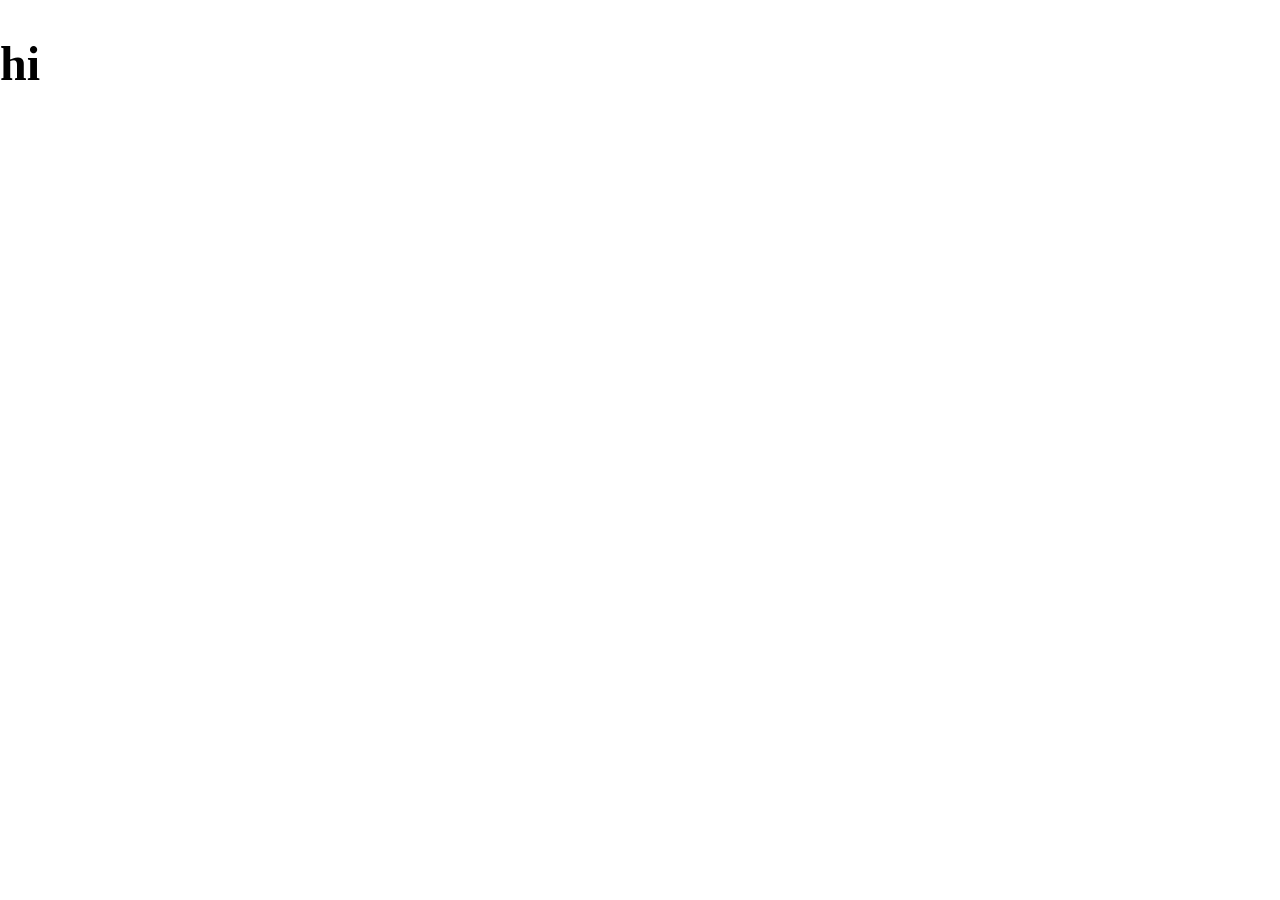
==== index.html @ 11d2bb0b "sample" ====
<!DOCTYPE html>
<html lang="ru">

  <head>
    <meta charset="UTF-8">
    <meta name="viewport" content="width=device-width, initial-scale=1.0 user-scalable=no">
    <meta http-equiv="x-ua-compatible" content="IE=edge">
    <meta http-equiv="Content-Type" content="text/html; charset=utf-8" />
    <meta name="description" content="">
    <meta name="keywords" content="">
    <meta property="og:type" content="website">
    <meta property="og:site_name" content="url.site">
    <meta property="og:title" content="">
    <meta property="og:description" content="">
    <meta property="og:url" content="http(s)://url.site/">
    <meta property="og:locale" content="ru_RU">
    <meta property="og:image" content="http(s)://url.site/img/og.jpg">
    <meta property="og:image:width" content="968">
    <meta property="og:image:height" content="504">
    <link rel="stylesheet" href="css/animate.min.css">
    <link rel="stylesheet" href="css/slick-theme.min.css">
    <link rel="stylesheet" href="css/slick.min.css">
    <link rel="stylesheet" href="css/magnific-popup.min.css">
    <link rel="stylesheet" href="css/normalize.min.css">
    <link rel="stylesheet" href="css/main.css">
    <title>Document</title>

  </head>

  <body>
    <h1>hi</h1>
    <script src="js/jquery-3.5.1.min.js"></script>
    <script src="js/jquery.inputmask.min.js"></script>
    <script src="js/jquery.magnific-popup.min.js"></script>
    <script src="js/slick.min.js"></script>
    <script src="js/wow.min.js"></script>
    <script src="js/main.js"></script>
  </body>

</html>
---- css/main.css ----
*{margin:0;padding:0;-webkit-box-sizing:border-box;box-sizing:border-box;-webkit-appearance:none}*::before,*::after{-webkit-box-sizing:border-box;box-sizing:border-box;margin:0;padding:0;scrollbar-color:#363130 #F2F2F2;scrollbar-width:thin}*::before::-webkit-scrollbar,*::after::-webkit-scrollbar{transition:ease-in-out .2s;-webkit-transition:ease-in-out .2s;-moz-transition:ease-in-out .2s;-ms-transition:ease-in-out .2s;-o-transition:ease-in-out .2s;cursor:pointer;width:.5rem;background:#F2F2F2}*::before::-webkit-scrollbar-thumb,*::after::-webkit-scrollbar-thumb{transition:ease-in-out .2s;-webkit-transition:ease-in-out .2s;-moz-transition:ease-in-out .2s;-ms-transition:ease-in-out .2s;-o-transition:ease-in-out .2s;cursor:pointer;background:#363130;border-radius:.1rem;-webkit-border-radius:.1rem;-moz-border-radius:.1rem;-ms-border-radius:.1rem;-o-border-radius:.1rem;transition:.2s ease-in-out;-webkit-transition:.2s ease-in-out;-moz-transition:.2s ease-in-out;-ms-transition:.2s ease-in-out;-o-transition:.2s ease-in-out}*::before::-webkit-scrollbar-thumb:hover,*::after::-webkit-scrollbar-thumb:hover{cursor:pointer;background:#034991}*::-webkit-scrollbar{transition:ease-in-out .2s;-webkit-transition:ease-in-out .2s;-moz-transition:ease-in-out .2s;-ms-transition:ease-in-out .2s;-o-transition:ease-in-out .2s;cursor:pointer;width:.5rem;background:#F2F2F2}*::-webkit-scrollbar-thumb{transition:ease-in-out .2s;-webkit-transition:ease-in-out .2s;-moz-transition:ease-in-out .2s;-ms-transition:ease-in-out .2s;-o-transition:ease-in-out .2s;cursor:pointer;background:#363130;border-radius:.1rem;-webkit-border-radius:.1rem;-moz-border-radius:.1rem;-ms-border-radius:.1rem;-o-border-radius:.1rem;transition:.2s ease-in-out;-webkit-transition:.2s ease-in-out;-moz-transition:.2s ease-in-out;-ms-transition:.2s ease-in-out;-o-transition:.2s ease-in-out}*::-webkit-scrollbar-thumb:hover{cursor:pointer;background:#034991}*:focus{outline:0}article,aside,dialog,figcaption,figure,hgroup,main,nav{display:block;position:relative}textarea,img,input,input[type=button],button{outline:none;outline-offset:0;-webkit-box-shadow:none;box-shadow:none}textarea:active,textarea:hover,textarea:focus,img:active,img:hover,img:focus,input:active,input:hover,input:focus,input[type=button]:active,input[type=button]:hover,input[type=button]:focus,button:active,button:hover,button:focus{-webkit-box-shadow:none;box-shadow:none;outline:none;outline-offset:0}textarea{resize:none;scrollbar-color:#363130 #F2F2F2;scrollbar-width:thin}textarea::-webkit-scrollbar{transition:ease-in-out .2s;-webkit-transition:ease-in-out .2s;-moz-transition:ease-in-out .2s;-ms-transition:ease-in-out .2s;-o-transition:ease-in-out .2s;cursor:pointer;width:.5rem;background:#F2F2F2}textarea::-webkit-scrollbar-thumb{transition:ease-in-out .2s;-webkit-transition:ease-in-out .2s;-moz-transition:ease-in-out .2s;-ms-transition:ease-in-out .2s;-o-transition:ease-in-out .2s;cursor:pointer;background:#363130;border-radius:.1rem;-webkit-border-radius:.1rem;-moz-border-radius:.1rem;-ms-border-radius:.1rem;-o-border-radius:.1rem;transition:.2s ease-in-out;-webkit-transition:.2s ease-in-out;-moz-transition:.2s ease-in-out;-ms-transition:.2s ease-in-out;-o-transition:.2s ease-in-out}textarea::-webkit-scrollbar-thumb:hover{cursor:pointer;background:#F8760D}label{cursor:pointer}input[type=button],input[type=submit]{visibility:hidden;position:absolute;height:0;width:0;font-size:0}del{text-decoration:line-through}pre{overflow:auto;padding:10px}table{border-collapse:collapse;border-spacing:0}a{color:inherit;text-decoration:none}a:focus,a:hover{text-decoration:none}.m_t_0{margin-top:0rem}.m_t_1{margin-top:1rem}.m_t_2{margin-top:2rem}.m_t_3{margin-top:3rem}.m_t_3{margin-top:4rem}.m_t_5{margin-top:5rem}.m_t_6{margin-top:6rem}.m_t_7{margin-top:7rem}.m_t_8{margin-top:8rem}.m_t_9{margin-top:9rem}.m_t_10{margin-top:10rem}.m_t_a{margin-top:auto}.m_t_-1{margin-top:-1rem}.m_t_-2{margin-top:-2rem}.m_t_-3{margin-top:-3rem}.m_t_-4{margin-top:-4rem}.m_t_-5{margin-top:-5rem}.m_t_-6{margin-top:-6rem}.m_t_-7{margin-top:-7rem}.m_t_-8{margin-top:-8rem}.m_t_-9{margin-top:-9rem}.m_t_-10{margin-top:-10rem}.m_r_0{margin-right:0rem}.m_r_1{margin-right:1rem}.m_r_2{margin-right:2rem}.m_r_3{margin-right:3rem}.m_r_3{margin-right:4rem}.m_r_5{margin-right:5rem}.m_r_6{margin-right:6rem}.m_r_7{margin-right:7rem}.m_r_8{margin-right:8rem}.m_r_9{margin-right:9rem}.m_r_10{margin-right:10rem}.m_r_a{margin-right:auto}.m_r_-1{margin-right:-1rem}.m_r_-2{margin-right:-2rem}.m_r_-3{margin-right:-3rem}.m_r_-4{margin-right:-4rem}.m_r_-5{margin-right:-5rem}.m_r_-6{margin-right:-6rem}.m_r_-7{margin-right:-7rem}.m_r_-8{margin-right:-8rem}.m_r_-9{margin-right:-9rem}.m_r_-10{margin-right:-10rem}.m_l_0{margin-left:0rem}.m_l_1{margin-left:1rem}.m_l_2{margin-left:2rem}.m_l_3{margin-left:3rem}.m_l_3{margin-left:4rem}.m_l_5{margin-left:5rem}.m_l_6{margin-left:7rem}.m_l_8{margin-left:8rem}.m_l_9{margin-left:9rem}.m_l_10{margin-left:10rem}.m_l_a{margin-left:auto}.m_l_-1{margin-left:-1rem}.m_l_-2{margin-left:-2rem}.m_l_-3{margin-left:-3rem}.m_l_-4{margin-left:-4rem}.m_l_-5{margin-left:-5rem}.m_l_-6{margin-left:-6rem}.m_l_-7{margin-left:-7rem}.m_l_-8{margin-left:-8rem}.m_l_-9{margin-left:-9rem}.m_l_-10{margin-left:-10rem}.m_b_0{margin-bottom:0rem}.m_b_1{margin-bottom:1rem}.m_b_2{margin-bottom:2rem}.m_b_3{margin-bottom:3rem}.m_b_3{margin-bottom:4rem}.m_b_5{margin-bottom:5rem}.m_b_6{margin-bottom:6rem}.m_b_7{margin-bottom:7rem}.m_b_8{margin-bottom:8rem}.m_b_9{margin-bottom:9rem}.m_b_10{margin-bottom:10rem}.m_b_a{margin-bottom:auto}.m_b_-1{margin-bottom:-1rem}.m_b_-2{margin-bottom:-2rem}.m_b_-3{margin-bottom:-3rem}.m_b_-4{margin-bottom:-4rem}.m_b_-5{margin-bottom:-5rem}.m_b_-6{margin-bottom:-6rem}.m_b_-7{margin-bottom:-7rem}.m_b_-8{margin-bottom:-8rem}.m_b_-9{margin-bottom:-9rem}.m_b_-10{margin-bottom:-10rem}.p_t_0{padding-top:0rem}.p_t_1{padding-top:1rem}.p_t_2{padding-top:2rem}.p_t_3{padding-top:3rem}.p_t_3{padding-top:4rem}.p_t_5{padding-top:5rem}.p_t_6{padding-top:6rem}.p_t_7{padding-top:7rem}.p_t_8{padding-top:8rem}.p_t_9{padding-top:9rem}.p_t_10{padding-top:10rem}.p_t_a{padding-top:auto}.p_r_0{padding-right:0rem}.p_r_1{padding-right:1rem}.p_r_2{padding-right:2rem}.p_r_3{padding-right:3rem}.p_r_3{padding-right:4rem}.p_r_5{padding-right:5rem}.p_r_6{padding-right:6rem}.p_r_7{padding-right:7rem}.p_r_8{padding-right:8rem}.p_r_9{padding-right:9rem}.p_r_10{padding-right:10rem}.p_r_a{padding-right:auto}.p_l_0{padding-left:0rem}.p_l_1{padding-left:1rem}.p_l_2{padding-left:2rem}.p_l_3{padding-left:3rem}.p_l_3{padding-left:4rem}.p_l_5{padding-left:5rem}.p_l_6{padding-left:6rem}.p_l_7{padding-left:7rem}.p_l_8{padding-left:8rem}.p_l_9{padding-left:9rem}.p_l_10{padding-left:10rem}.p_l_a{padding-left:auto}.p_b_0{padding-bottom:0rem}.p_b_1{padding-bottom:1rem}.p_b_2{padding-bottom:2rem}.p_b_3{padding-bottom:3rem}.p_b_3{padding-bottom:4rem}.p_b_5{padding-bottom:5rem}.p_b_6{padding-bottom:6rem}.p_b_7{padding-bottom:7rem}.p_b_8{padding-bottom:8rem}.p_b_9{padding-bottom:9rem}.p_b_10{padding-bottom:10rem}.p_b_a{padding-bottom:auto}.delay_01{-webkit-animation-delay:.1s;animation-delay:.1s}.delay_01{-webkit-animation-delay:.1s;animation-delay:.1s}.delay_02{-webkit-animation-delay:.2s;animation-delay:.2s}.delay_03{-webkit-animation-delay:.3s;animation-delay:.3s}.delay_04{-webkit-animation-delay:.4s;animation-delay:.4s}.delay_05{-webkit-animation-delay:.5s;animation-delay:.5s}.delay_06{-webkit-animation-delay:.6s;animation-delay:.6s}.delay_07{-webkit-animation-delay:.7s;animation-delay:.7s}.delay_08{-webkit-animation-delay:.8s;animation-delay:.8s}.delay_09{-webkit-animation-delay:.9s;animation-delay:.9s}.delay_1{-webkit-animation-delay:1s;animation-delay:1s}.delay_11{-webkit-animation-delay:1.1s;animation-delay:1.1s}.delay_12{-webkit-animation-delay:1.2s;animation-delay:1.2s}.delay_13{-webkit-animation-delay:1.3s;animation-delay:1.3s}.delay_14{-webkit-animation-delay:1.4s;animation-delay:1.4s}.delay_15{-webkit-animation-delay:1.5s;animation-delay:1.5s}.delay_16{-webkit-animation-delay:1.6s;animation-delay:1.6s}.delay_17{-webkit-animation-delay:1.7s;animation-delay:1.7s}.delay_18{-webkit-animation-delay:1.8s;animation-delay:1.8s}.transition_01{transition:.1s ease-in-out;-webkit-transition:.1s ease-in-out;-moz-transition:.1s ease-in-out;-ms-transition:.1s ease-in-out;-o-transition:.1s ease-in-out}.transition_02{transition:.2s ease-in-out;-webkit-transition:.2s ease-in-out;-moz-transition:.2s ease-in-out;-ms-transition:.2s ease-in-out;-o-transition:.2s ease-in-out}.transition_03{transition:.3s ease-in-out;-webkit-transition:.3s ease-in-out;-moz-transition:.3s ease-in-out;-ms-transition:.3s ease-in-out;-o-transition:.3s ease-in-out}.transition_04{transition:.4s ease-in-out;-webkit-transition:.4s ease-in-out;-moz-transition:.4s ease-in-out;-ms-transition:.4s ease-in-out;-o-transition:.4s ease-in-out}.transition_05{transition:.5s ease-in-out;-webkit-transition:.5s ease-in-out;-moz-transition:.5s ease-in-out;-ms-transition:.5s ease-in-out;-o-transition:.5s ease-in-out}.transition_06{transition:.3s ease-in-out;-webkit-transition:.3s ease-in-out;-moz-transition:.3s ease-in-out;-ms-transition:.3s ease-in-out;-o-transition:.3s ease-in-out}.transition_07{transition:.7s ease-in-out;-webkit-transition:.7s ease-in-out;-moz-transition:.7s ease-in-out;-ms-transition:.7s ease-in-out;-o-transition:.7s ease-in-out}.transition_08{transition:.8s ease-in-out;-webkit-transition:.8s ease-in-out;-moz-transition:.8s ease-in-out;-ms-transition:.8s ease-in-out;-o-transition:.8s ease-in-out}.transition_09{transition:.9s ease-in-out;-webkit-transition:.9s ease-in-out;-moz-transition:.9s ease-in-out;-ms-transition:.9s ease-in-out;-o-transition:.9s ease-in-out}.transition_1{transition:1s ease-in-out;-webkit-transition:1s ease-in-out;-moz-transition:1s ease-in-out;-ms-transition:1s ease-in-out;-o-transition:1s ease-in-out}html{font-size:10px;scroll-behavior:smooth;line-height:1.15;-webkit-text-size-adjust:100%;-ms-text-size-adjust:100%;-ms-overflow-style:scrollbar;-webkit-tap-highlight-color:transparent;scroll-behavior:smooth;text-rendering:optimizeLegibility;scrollbar-color:#363130 #F2F2F2;scrollbar-width:thin}html::-webkit-scrollbar{transition:ease-in-out .2s;-webkit-transition:ease-in-out .2s;-moz-transition:ease-in-out .2s;-ms-transition:ease-in-out .2s;-o-transition:ease-in-out .2s;cursor:pointer;width:.5rem;background:#F2F2F2}html::-webkit-scrollbar-thumb{transition:ease-in-out .2s;-webkit-transition:ease-in-out .2s;-moz-transition:ease-in-out .2s;-ms-transition:ease-in-out .2s;-o-transition:ease-in-out .2s;cursor:pointer;background:#363130;border-radius:.1rem;-webkit-border-radius:.1rem;-moz-border-radius:.1rem;-ms-border-radius:.1rem;-o-border-radius:.1rem;transition:.2s ease-in-out;-webkit-transition:.2s ease-in-out;-moz-transition:.2s ease-in-out;-ms-transition:.2s ease-in-out;-o-transition:.2s ease-in-out}html::-webkit-scrollbar-thumb:hover{cursor:pointer;background:#F8760D}@media only screen and (max-width: 1024px){html::-webkit-scrollbar{display:none;cursor:pointer;width:0rem;background:transparent}html::-webkit-scrollbar-thumb{display:none;width:0;background:transparent;border-radius:.5rem;-webkit-border-radius:.5rem;-moz-border-radius:.5rem;-ms-border-radius:.5rem;-o-border-radius:.5rem}html::-webkit-scrollbar-thumb:hover{background:transparent}}@-ms-viewport{width:device-width}body{margin:0;font-size:1rem;font-weight:500;color:#000;text-align:left;background:#ffffff}.__fixed{width:100%;overflow:hidden}.w_100{width:100%}.w_75{width:75%}.w_50{width:50%}.w_33{width:33.33333333%}.w_25{width:25%}.w_0{width:0%}.w_auto{width:auto}.h_100{height:100%}.h_75{height:75%}.h_50{height:50%}.h_25{height:25%}.h_0{height:0%}.h_auto{height:auto}.text_left{text-align:left}.text_right{text-align:right}.text_center{text-align:center}.text_bold{font-weight:bold}.text_normal{font-weight:normal}.text_thin{font-weight:400}footer,header,section,.section{width:100%;overflow:hidden;display:-webkit-box;display:-ms-flexbox;display:flex;-webkit-box-align:center;-ms-flex-align:center;align-items:center;-webkit-box-pack:center;-ms-flex-pack:center;justify-content:center}.t,h,.h{font-weight:800;position:relative;z-index:1}.t1,h1,.h1{font-size:5.8rem;line-height:134%;font-weight:900;position:relative;z-index:1}.t2,h2,.h2{font-size:5rem;line-height:134%;font-weight:900;position:relative;z-index:1}.t3,h3,.h3{font-size:3rem;line-height:130%;font-weight:900;position:relative;z-index:1}.t4,h4,.h4{font-size:2.4rem;line-height:120%;font-weight:900;position:relative;z-index:1}.t5,h5,.h5{font-size:1.8rem;line-height:120%;font-weight:900;position:relative;z-index:1}@media only screen and (max-width: 1440px){.t1,h1,.h1{font-size:4.8rem}.t2,h2,.h2{font-size:4rem}.t3,h3,.h3{font-size:3.8rem}.t4,h4,.h4{font-size:2.3rem}}@media only screen and (max-width: 768px){.t1,h1,.h1{font-size:3.8rem}.t2,h2,.h2{font-size:3rem}.t3,h3,.h3{font-size:3rem}.t4,h4,.h4{font-size:2rem}}@media only screen and (max-width: 533px){.t1,h1,.h1{font-size:2.4rem}.t2,h2,.h2{font-size:2.4rem}.t3,h3,.h3{font-size:2.4rem}.t4,h4,.h4{font-size:1.8rem}}p,a,li,.p,.span-text,label,pre{font-size:1.6rem;line-height:120%}@media only screen and (max-width: 768px){p,a,li,.p,.span-text,label,pre{font-size:1.4rem}}@media only screen and (max-width: 533px){p,a,li,.p,.span-text,label,pre{font-size:1.2rem}}
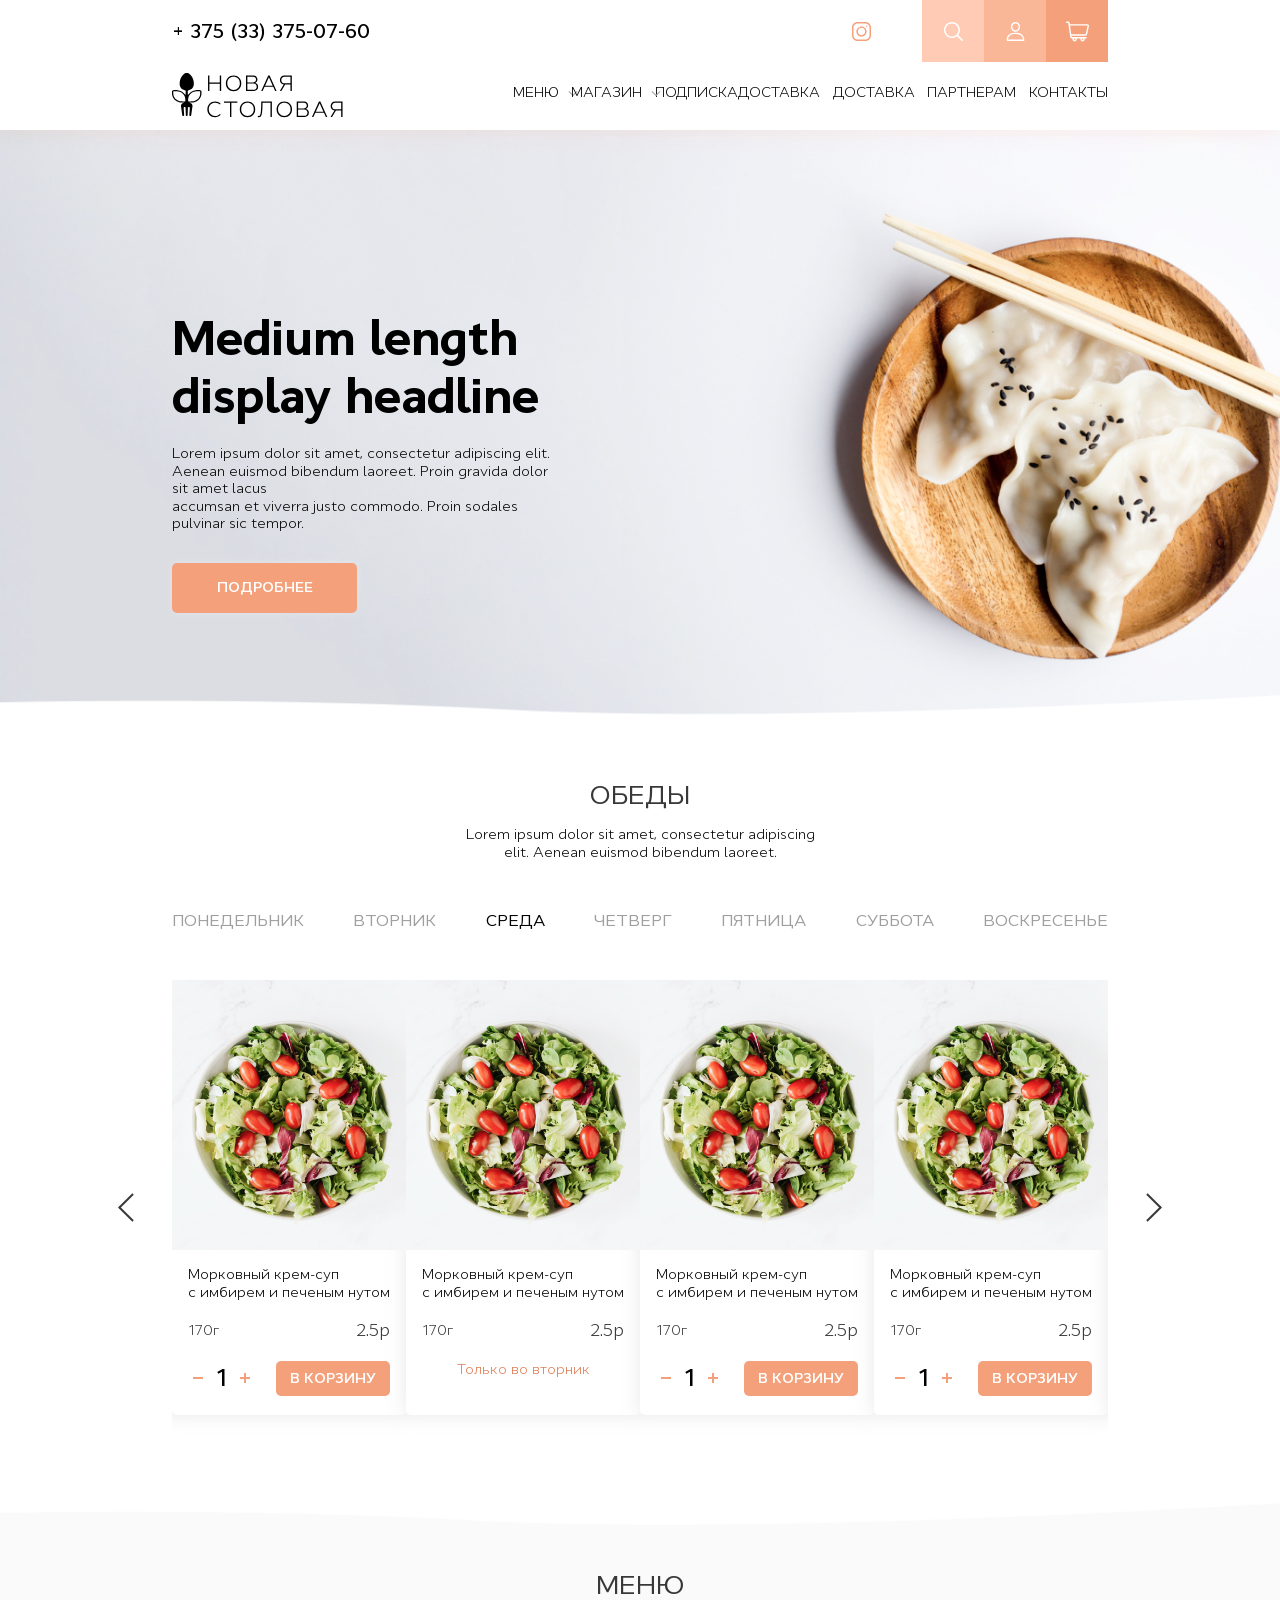
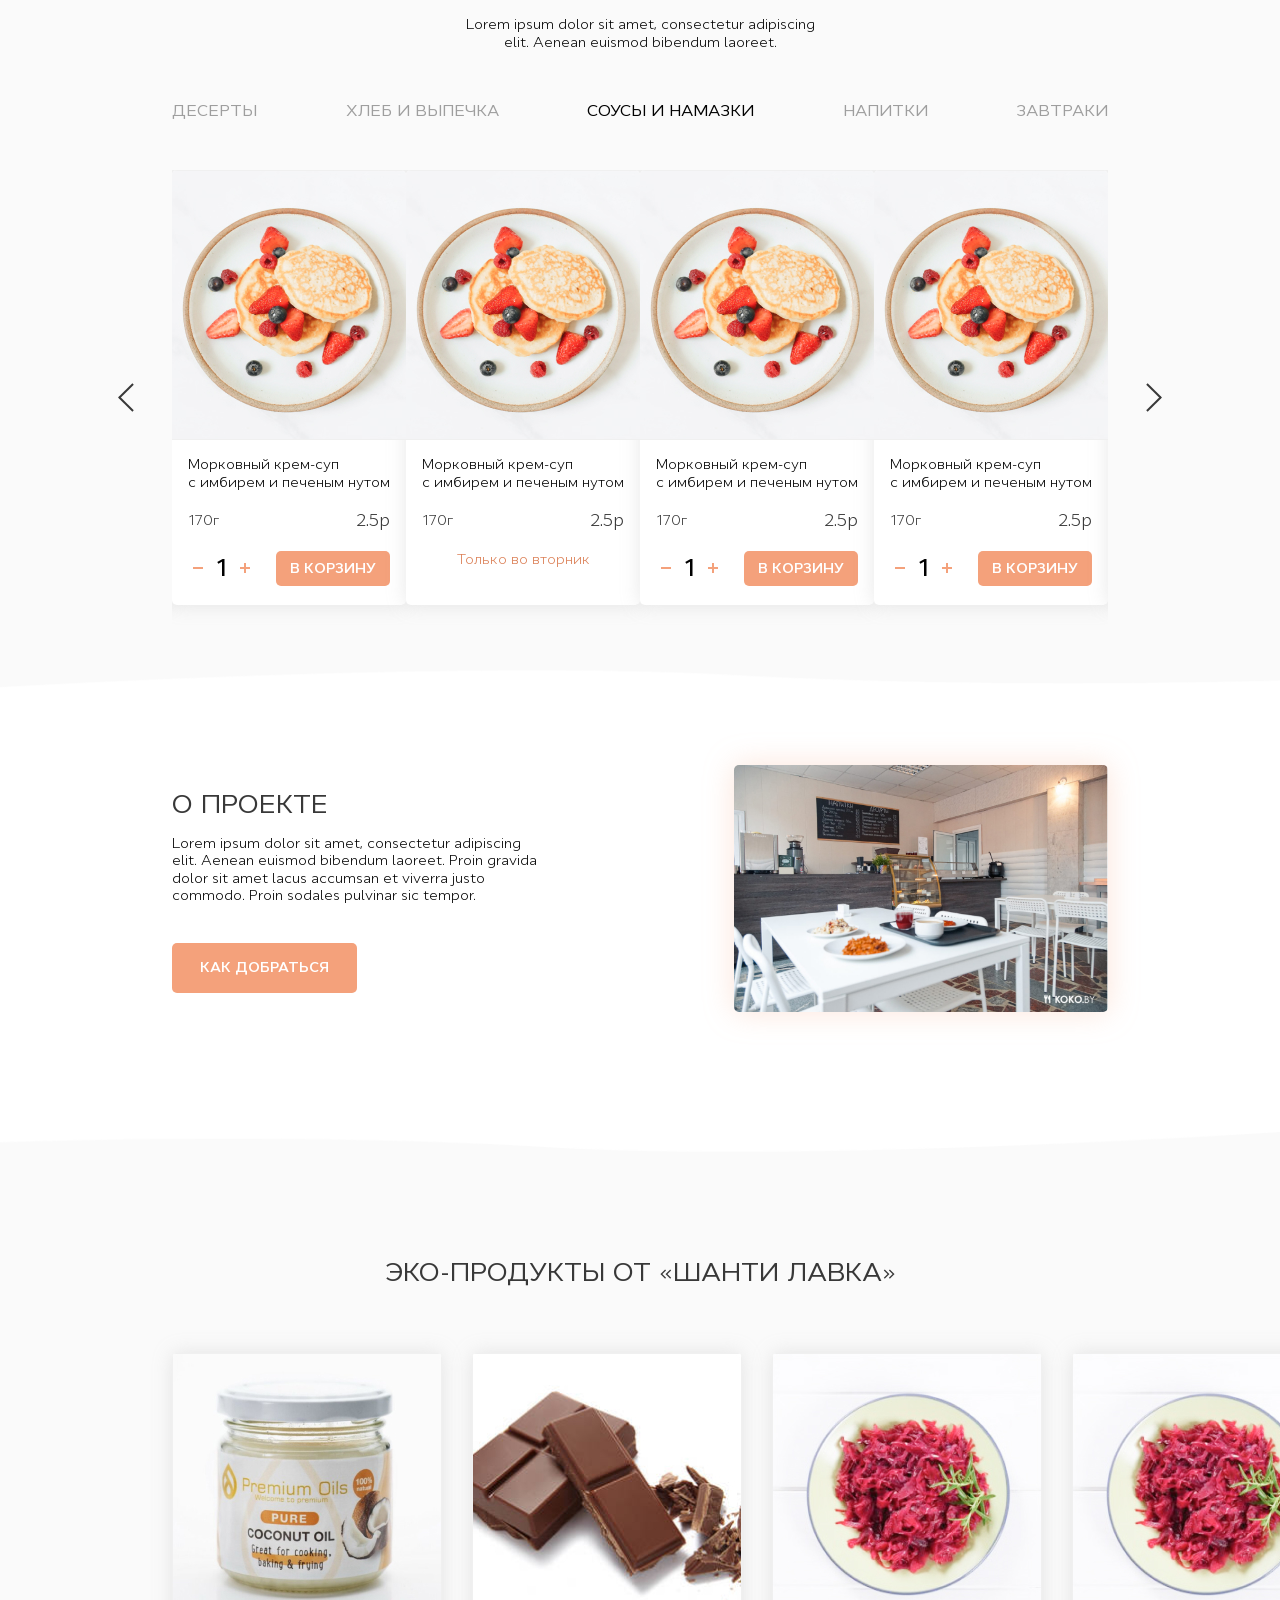
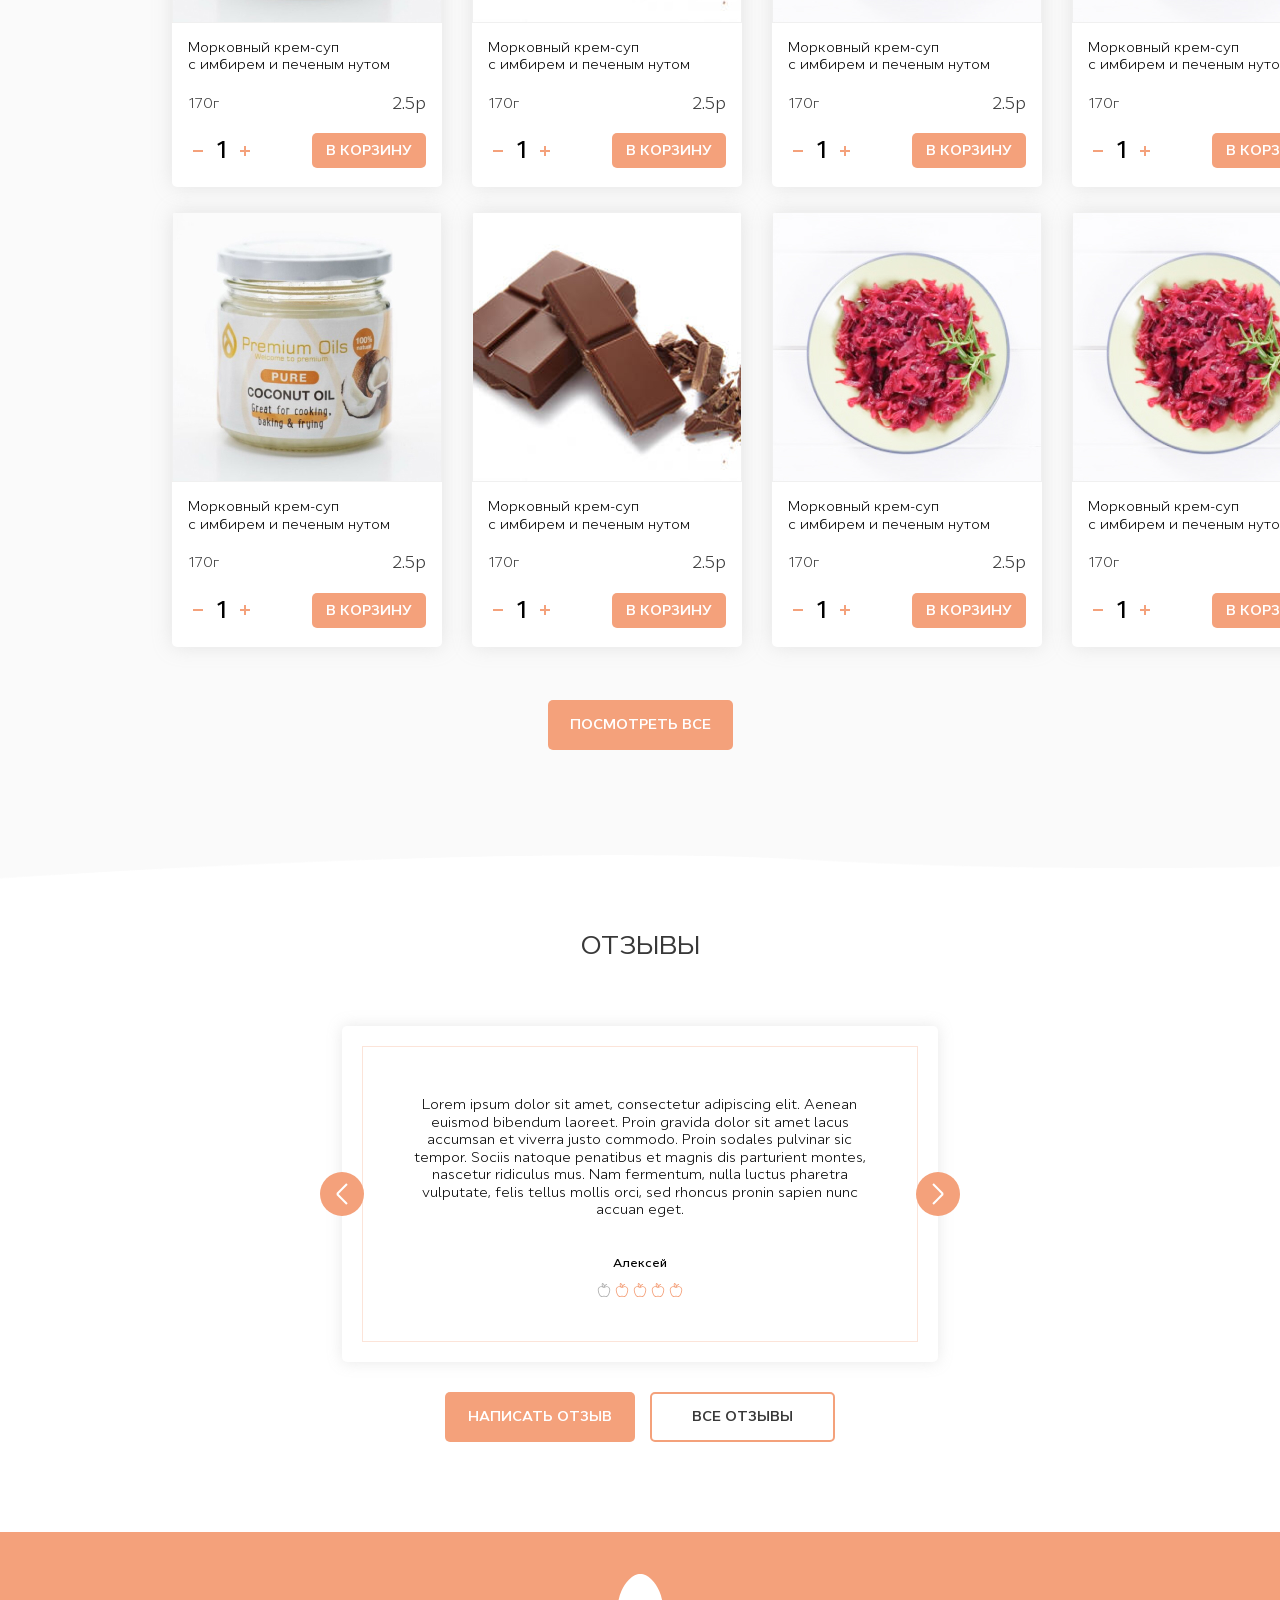
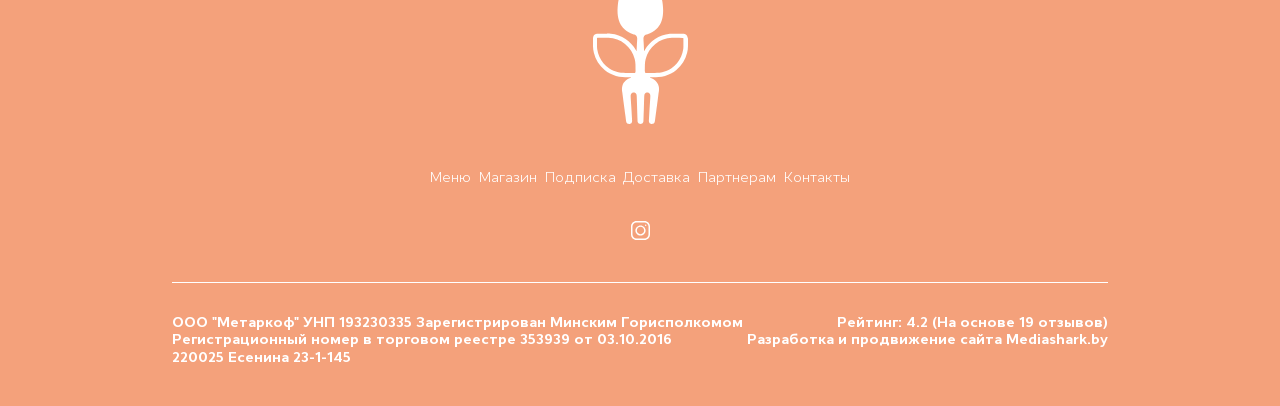
==== commit 80ceeb60: "готово" ====
--- a/index.html
+++ b/index.html
@@ -23,12 +23,692 @@
     <link rel="stylesheet" href="css/magnific-popup.min.css">
     <link rel="stylesheet" href="css/normalize.min.css">
     <link rel="stylesheet" href="css/main.css">
-    <title>Document</title>
+    <link rel="shortcut icon" href="favicon.png" type="image/png">
+    <title>Новаыя столовая</title>
 
   </head>
 
   <body>
-    <h1>hi</h1>
+
+    <header class="header">
+      <div class="wrapper wrapper__content wrapper__content-top">
+        <a href="tel:+ 375 (33) 375-07-60" class="phone">+ 375 (33) 375-07-60</a>
+        <div class="wrapper__content wrapper__content-top">
+          <a href="#" class="social__icon"><img src="img/svg/icon-inst.svg" alt=""></a>
+          <form action="" class="find__form">
+            <label class="find__form-input" for="header__find">
+              <span class="find__form-text">Найти</span>
+              <input required placeholder="Найти" type="text" name="" id="">
+              <input id="header__find" type="submit">
+            </label>
+          </form>
+          <a href="#" class="header__icon header__icon-find">
+            <img src="img/svg/icon-find.svg" alt="">
+          </a>
+          <a href="#" class="header__icon header__icon-login">
+            <img src="img/svg/icon-user.svg" alt="">
+          </a>
+          <a href="#" class="header__icon header__icon-card">
+            <img src="img/svg/icon-card.svg" alt="">
+          </a>
+        </div>
+      </div>
+      <div class="wrapper wrapper__content wrapper__content-bottom">
+        <a href="#" class="logo">
+          <img src="img/svg/icon-logo.svg" alt="">
+        </a>
+        <ul class="menu">
+          <li class="menu__drop"><a href="#">Меню
+
+            </a><span></span>
+            <ul class="sub__menu">
+              <li><a href="#">ЗАВТРАКИ</a></li>
+              <li><a href="#">ОБЕДЫ</a></li>
+              <li><a href="#">ДЕСЕРТЫ</a></li>
+              <li><a href="#">ХЛЕБ И ВЫПЕЧКА</a></li>
+              <li><a href="#">СОУСЫ И НАМАЗКИ</a></li>
+              <li><a href="#">НАПИТКИ</a></li>
+            </ul>
+          </li>
+          <li class="menu__drop"><a href="#">Магазин</a><span></span>
+            <ul class="sub__menu">
+              <li><a href="#">ЗАВТРАКИ</a></li>
+              <li><a href="#">ОБЕДЫ</a></li>
+              <li><a href="#">ДЕСЕРТЫ</a></li>
+              <li><a href="#">ХЛЕБ И ВЫПЕЧКА</a></li>
+              <li><a href="#">СОУСЫ И НАМАЗКИ</a></li>
+              <li><a href="#">НАПИТКИ</a></li>
+            </ul>
+          </li>
+          <li><a href="#">ПодпискаДоставка</a></li>
+          <li><a href="#">Доставка</a></li>
+          <li><a href="#">партнерам</a></li>
+          <li><a href="#">Контакты</a></li>
+        </ul>
+
+      </div>
+
+    </header>
+
+    <main role="main">
+
+      <section class="section top__section" id="">
+        <img class="top__section-img" src="img/top__img.png" alt="">
+
+        <div class="wrapper">
+          <div class="top__content">
+            <h1 class="t1 top__content-title">
+              Medium length <br>
+              display headline
+            </h1>
+            <p class="p top__content-text">
+              Lorem ipsum dolor sit amet, consectetur adipiscing elit. Aenean
+              euismod bibendum laoreet. Proin gravida dolor sit amet lacus <br>
+              accumsan et viverra justo commodo. Proin sodales pulvinar sic tempor.
+            </p>
+            <a href="#" class="btn show__form">Подробнее</a>
+          </div>
+        </div>
+      </section>
+
+      <section class="section lunch__section" id="lunch">
+        <div class="wrapper title__wrapper">
+          <h5 class="t2 section__title">Обеды</h5>
+          <p class="section__subtitle">
+            Lorem ipsum dolor sit amet, consectetur adipiscing elit.
+            Aenean euismod bibendum laoreet.
+          </p>
+        </div>
+        <div class="wrapper week">
+          <a href="#lunch" class="week-item">ПОНЕДЕЛЬНИК</a>
+          <a href="#lunch" class="week-item">ВТОРНИК</a>
+          <a href="#lunch" class="week-item active">СРЕДА</a>
+          <a href="#lunch" class="week-item">ЧЕТВЕРГ</a>
+          <a href="#lunch" class="week-item">ПЯТНИЦА</a>
+          <a href="#lunch" class="week-item">СУББОТА</a>
+          <a href="#lunch" class="week-item">ВОСКРЕСЕНЬЕ</a>
+        </div>
+        <div class="wrapper menu__slider">
+          <div class="">
+            <div class="menu__slider-item item">
+              <a href="img/menu/img__1.jpg" class="popup__img menu__slider-img">
+                <img src="img/menu/img__1.jpg" alt="">
+              </a>
+              <div class="menu__slider-text">
+                <p>Морковный крем-суп <br>
+                  с имбирем и печеным нутом</p>
+              </div>
+              <div class="menu__slider-description">
+                <span class="menu__slider-weight">170г</span>
+                <span class="menu__slider-price">2.5</span>
+              </div>
+              <div class="menu__slider-wrap">
+                <div class="menu__slider-counter">
+                  <span class="menu__slider-counter__minus counter__minus"></span>
+                  <span class="menu__slider-counter__number counter__number">1</span>
+                  <span class="menu__slider-counter__plus counter__plus"></span>
+                </div>
+                <a href="#" class="btn btn-card">В корзину</a>
+              </div>
+
+            </div>
+          </div>
+          <div class="">
+            <div class="menu__slider-item item">
+              <a href="img/menu/img__1.jpg" class="popup__img menu__slider-img">
+                <img src="img/menu/img__1.jpg" alt="">
+              </a>
+              <div class="menu__slider-text">
+                <p>Морковный крем-суп <br>
+                  с имбирем и печеным нутом</p>
+              </div>
+              <div class="menu__slider-description">
+                <span class="menu__slider-weight">170г</span>
+                <span class="menu__slider-price">2.5</span>
+              </div>
+              <div class="menu__slider-wrap">
+                <div class="menu__slider-other__day">
+                  Только во вторник
+                </div>
+                <!-- <div class="menu__slider-counter">
+                  <span class="menu__slider-counter__minus counter__minus"></span>
+                  <span class="menu__slider-counter__number counter__number">1</span>
+                  <span class="menu__slider-counter__plus counter__plus"></span>
+                </div>
+                <a href="#" class="btn btn-card">В корзину</a> -->
+              </div>
+
+            </div>
+          </div>
+          <div class="">
+            <div class="menu__slider-item item">
+              <a href="img/menu/img__1.jpg" class="popup__img menu__slider-img">
+                <img src="img/menu/img__1.jpg" alt="">
+              </a>
+              <div class="menu__slider-text">
+                <p>Морковный крем-суп <br>
+                  с имбирем и печеным нутом</p>
+              </div>
+              <div class="menu__slider-description">
+                <span class="menu__slider-weight">170г</span>
+                <span class="menu__slider-price">2.5</span>
+              </div>
+              <div class="menu__slider-wrap">
+                <div class="menu__slider-counter">
+                  <span class="menu__slider-counter__minus counter__minus"></span>
+                  <span class="menu__slider-counter__number counter__number">1</span>
+                  <span class="menu__slider-counter__plus counter__plus"></span>
+                </div>
+                <a href="#" class="btn btn-card">В корзину</a>
+              </div>
+
+            </div>
+          </div>
+          <div class="">
+            <div class="menu__slider-item item">
+              <a href="img/menu/img__1.jpg" class="popup__img menu__slider-img">
+                <img src="img/menu/img__1.jpg" alt="">
+              </a>
+              <div class="menu__slider-text">
+                <p>Морковный крем-суп <br>
+                  с имбирем и печеным нутом</p>
+              </div>
+              <div class="menu__slider-description">
+                <span class="menu__slider-weight">170г</span>
+                <span class="menu__slider-price">2.5</span>
+              </div>
+              <div class="menu__slider-wrap">
+                <div class="menu__slider-counter">
+                  <span class="menu__slider-counter__minus counter__minus"></span>
+                  <span class="menu__slider-counter__number counter__number">1</span>
+                  <span class="menu__slider-counter__plus counter__plus"></span>
+                </div>
+                <a href="#" class="btn btn-card">В корзину</a>
+              </div>
+
+            </div>
+          </div>
+          <div class="">
+            <div class="menu__slider-item item">
+              <a href="img/menu/img__1.jpg" class="popup__img menu__slider-img">
+                <img src="img/menu/img__1.jpg" alt="">
+              </a>
+              <div class="menu__slider-text">
+                <p>Морковный крем-суп <br>
+                  с имбирем и печеным нутом</p>
+              </div>
+              <div class="menu__slider-description">
+                <span class="menu__slider-weight">170г</span>
+                <span class="menu__slider-price">2.5</span>
+              </div>
+              <div class="menu__slider-wrap">
+                <div class="menu__slider-counter">
+                  <span class="menu__slider-counter__minus counter__minus"></span>
+                  <span class="menu__slider-counter__number counter__number">1</span>
+                  <span class="menu__slider-counter__plus counter__plus"></span>
+                </div>
+                <a href="#" class="btn btn-card">В корзину</a>
+              </div>
+
+            </div>
+          </div>
+
+        </div>
+        <img class="lunch__section-img" src="img/menu__img_1.png" alt="">
+      </section>
+
+      <section class="section menu__section gray__bg" id="">
+
+        <div class="wrapper title__wrapper">
+          <h5 class="t2 section__title">меню</h5>
+          <p class="section__subtitle">
+            Lorem ipsum dolor sit amet, consectetur adipiscing elit.
+            Aenean euismod bibendum laoreet.
+          </p>
+        </div>
+        <div class="wrapper type">
+          <a href="#lunch" class="type-item">ДЕСЕРТЫ</a>
+          <a href="#lunch" class="type-item">ХЛЕБ И ВЫПЕЧКА</a>
+          <a href="#lunch" class="type-item active">СОУСЫ И НАМАЗКИ</a>
+          <a href="#lunch" class="type-item">НАПИТКИ</a>
+          <a href="#lunch" class="type-item">ЗАВТРАКИ</a>
+        </div>
+        <div class="wrapper menu__slider">
+          <div class="">
+            <div class="menu__slider-item item">
+              <a href="img/menu/img__2.jpg" class="popup__img menu__slider-img">
+                <img src="img/menu/img__2.jpg" alt="">
+              </a>
+              <div class="menu__slider-text">
+                <p>Морковный крем-суп <br>
+                  с имбирем и печеным нутом</p>
+              </div>
+              <div class="menu__slider-description">
+                <span class="menu__slider-weight">170г</span>
+                <span class="menu__slider-price">2.5</span>
+              </div>
+              <div class="menu__slider-wrap">
+                <div class="menu__slider-counter">
+                  <span class="menu__slider-counter__minus counter__minus"></span>
+                  <span class="menu__slider-counter__number counter__number">1</span>
+                  <span class="menu__slider-counter__plus counter__plus"></span>
+                </div>
+                <a href="#" class="btn btn-card">В корзину</a>
+              </div>
+
+            </div>
+          </div>
+          <div class="">
+            <div class="menu__slider-item item">
+              <a href="img/menu/img__2.jpg" class="popup__img menu__slider-img">
+                <img src="img/menu/img__2.jpg" alt="">
+              </a>
+              <div class="menu__slider-text">
+                <p>Морковный крем-суп <br>
+                  с имбирем и печеным нутом</p>
+              </div>
+              <div class="menu__slider-description">
+                <span class="menu__slider-weight">170г</span>
+                <span class="menu__slider-price">2.5</span>
+              </div>
+              <div class="menu__slider-wrap">
+                <div class="menu__slider-other__day">
+                  Только во вторник
+                </div>
+              </div>
+
+            </div>
+          </div>
+          <div class="">
+            <div class="menu__slider-item item">
+              <a href="img/menu/img__2.jpg" class="popup__img menu__slider-img">
+                <img src="img/menu/img__2.jpg" alt="">
+              </a>
+              <div class="menu__slider-text">
+                <p>Морковный крем-суп <br>
+                  с имбирем и печеным нутом</p>
+              </div>
+              <div class="menu__slider-description">
+                <span class="menu__slider-weight">170г</span>
+                <span class="menu__slider-price">2.5</span>
+              </div>
+              <div class="menu__slider-wrap">
+                <div class="menu__slider-counter">
+                  <span class="menu__slider-counter__minus counter__minus"></span>
+                  <span class="menu__slider-counter__number counter__number">1</span>
+                  <span class="menu__slider-counter__plus counter__plus"></span>
+                </div>
+                <a href="#" class="btn btn-card">В корзину</a>
+              </div>
+
+            </div>
+          </div>
+          <div class="">
+            <div class="menu__slider-item item">
+              <a href="img/menu/img__2.jpg" class="popup__img menu__slider-img">
+                <img src="img/menu/img__2.jpg" alt="">
+              </a>
+              <div class="menu__slider-text">
+                <p>Морковный крем-суп <br>
+                  с имбирем и печеным нутом</p>
+              </div>
+              <div class="menu__slider-description">
+                <span class="menu__slider-weight">170г</span>
+                <span class="menu__slider-price">2.5</span>
+              </div>
+              <div class="menu__slider-wrap">
+                <div class="menu__slider-counter">
+                  <span class="menu__slider-counter__minus counter__minus"></span>
+                  <span class="menu__slider-counter__number counter__number">1</span>
+                  <span class="menu__slider-counter__plus counter__plus"></span>
+                </div>
+                <a href="#" class="btn btn-card">В корзину</a>
+              </div>
+
+            </div>
+          </div>
+          <div class="">
+            <div class="menu__slider-item item">
+              <a href="img/menu/img__2.jpg" class="popup__img menu__slider-img">
+                <img src="img/menu/img__2.jpg" alt="">
+              </a>
+              <div class="menu__slider-text">
+                <p>Морковный крем-суп <br>
+                  с имбирем и печеным нутом</p>
+              </div>
+              <div class="menu__slider-description">
+                <span class="menu__slider-weight">170г</span>
+                <span class="menu__slider-price">2.5</span>
+              </div>
+              <div class="menu__slider-wrap">
+                <div class="menu__slider-counter">
+                  <span class="menu__slider-counter__minus counter__minus"></span>
+                  <span class="menu__slider-counter__number counter__number">1</span>
+                  <span class="menu__slider-counter__plus counter__plus"></span>
+                </div>
+                <a href="#" class="btn btn-card">В корзину</a>
+              </div>
+
+            </div>
+          </div>
+
+        </div>
+      </section>
+
+      <section class="section about__section" id="">
+        <img class="about__section-img" src="img/menu__img_2.png" alt="">
+        <div class="wrapper about__wrapper">
+          <div class="about__text">
+            <h5 class="t2 section__title">О ПРОЕКТЕ</h5>
+            <p>
+              Lorem ipsum dolor sit amet, consectetur adipiscing elit. Aenean euismod bibendum laoreet. Proin gravida
+              dolor sit amet
+              lacus accumsan et viverra justo commodo. Proin sodales pulvinar sic tempor.
+            </p>
+            <a href="#" class="btn">Как добраться</a>
+          </div>
+          <a href="img/about__img.jpg" class="popup__img about__img">
+            <img src="img/about__img.jpg" alt="">
+          </a>
+        </div>
+        <img class="about__section-img__2" src="img/eco__img.png" alt="">
+      </section>
+
+      <section class="section eco__section gray__bg" id="">
+        <div class="wrapper title__wrapper">
+          <h5 class="t2 section__title">эко-продукты от «шанти лавка»</h5>
+        </div>
+        <div class="eco__grid">
+          <div class="eco__grid-item item">
+            <a href="img/menu__eco/img__1.jpg" class="popup__img eco__grid-img">
+              <img src="img/menu__eco/img__1.jpg" alt="">
+            </a>
+            <div class="eco__grid-text">
+              <p>Морковный крем-суп <br>
+                с имбирем и печеным нутом</p>
+            </div>
+            <div class="eco__grid-description">
+              <span class="eco__grid-weight">170г</span>
+              <span class="eco__grid-price">2.5</span>
+            </div>
+            <div class="eco__grid-wrap">
+              <div class="eco__grid-counter">
+                <span class="eco__grid-counter__minus counter__minus"></span>
+                <span class="eco__grid-counter__number counter__number">1</span>
+                <span class="eco__grid-counter__plus counter__plus"></span>
+              </div>
+              <a href="#" class="btn btn-card">В корзину</a>
+            </div>
+          </div>
+          <div class="eco__grid-item item">
+            <a href="img/menu__eco/img__2.jpg" class="popup__img eco__grid-img">
+              <img src="img/menu__eco/img__2.jpg" alt="">
+            </a>
+            <div class="eco__grid-text">
+              <p>Морковный крем-суп <br>
+                с имбирем и печеным нутом</p>
+            </div>
+            <div class="eco__grid-description">
+              <span class="eco__grid-weight">170г</span>
+              <span class="eco__grid-price">2.5</span>
+            </div>
+            <div class="eco__grid-wrap">
+              <div class="eco__grid-counter">
+                <span class="eco__grid-counter__minus counter__minus"></span>
+                <span class="eco__grid-counter__number counter__number">1</span>
+                <span class="eco__grid-counter__plus counter__plus"></span>
+              </div>
+              <a href="#" class="btn btn-card">В корзину</a>
+            </div>
+          </div>
+          <div class="eco__grid-item item">
+            <a href="img/menu__eco/img__3.jpg" class="popup__img eco__grid-img">
+              <img src="img/menu__eco/img__3.jpg" alt="">
+            </a>
+            <div class="eco__grid-text">
+              <p>Морковный крем-суп <br>
+                с имбирем и печеным нутом</p>
+            </div>
+            <div class="eco__grid-description">
+              <span class="eco__grid-weight">170г</span>
+              <span class="eco__grid-price">2.5</span>
+            </div>
+            <div class="eco__grid-wrap">
+              <div class="eco__grid-counter">
+                <span class="eco__grid-counter__minus counter__minus"></span>
+                <span class="eco__grid-counter__number counter__number">1</span>
+                <span class="eco__grid-counter__plus counter__plus"></span>
+              </div>
+              <a href="#" class="btn btn-card">В корзину</a>
+            </div>
+          </div>
+          <div class="eco__grid-item item">
+            <a href="img/menu__eco/img__3.jpg" class="popup__img eco__grid-img">
+              <img src="img/menu__eco/img__3.jpg" alt="">
+            </a>
+            <div class="eco__grid-text">
+              <p>Морковный крем-суп <br>
+                с имбирем и печеным нутом</p>
+            </div>
+            <div class="eco__grid-description">
+              <span class="eco__grid-weight">170г</span>
+              <span class="eco__grid-price">2.5</span>
+            </div>
+            <div class="eco__grid-wrap">
+              <div class="eco__grid-counter">
+                <span class="eco__grid-counter__minus counter__minus"></span>
+                <span class="eco__grid-counter__number counter__number">1</span>
+                <span class="eco__grid-counter__plus counter__plus"></span>
+              </div>
+              <a href="#" class="btn btn-card">В корзину</a>
+            </div>
+          </div>
+          <div class="eco__grid-item item">
+            <a href="img/menu__eco/img__1.jpg" class="popup__img eco__grid-img">
+              <img src="img/menu__eco/img__1.jpg" alt="">
+            </a>
+            <div class="eco__grid-text">
+              <p>Морковный крем-суп <br>
+                с имбирем и печеным нутом</p>
+            </div>
+            <div class="eco__grid-description">
+              <span class="eco__grid-weight">170г</span>
+              <span class="eco__grid-price">2.5</span>
+            </div>
+            <div class="eco__grid-wrap">
+              <div class="eco__grid-counter">
+                <span class="eco__grid-counter__minus counter__minus"></span>
+                <span class="eco__grid-counter__number counter__number">1</span>
+                <span class="eco__grid-counter__plus counter__plus"></span>
+              </div>
+              <a href="#" class="btn btn-card">В корзину</a>
+            </div>
+          </div>
+          <div class="eco__grid-item item">
+            <a href="img/menu__eco/img__2.jpg" class="popup__img eco__grid-img">
+              <img src="img/menu__eco/img__2.jpg" alt="">
+            </a>
+            <div class="eco__grid-text">
+              <p>Морковный крем-суп <br>
+                с имбирем и печеным нутом</p>
+            </div>
+            <div class="eco__grid-description">
+              <span class="eco__grid-weight">170г</span>
+              <span class="eco__grid-price">2.5</span>
+            </div>
+            <div class="eco__grid-wrap">
+              <div class="eco__grid-counter">
+                <span class="eco__grid-counter__minus counter__minus"></span>
+                <span class="eco__grid-counter__number counter__number">1</span>
+                <span class="eco__grid-counter__plus counter__plus"></span>
+              </div>
+              <a href="#" class="btn btn-card">В корзину</a>
+            </div>
+          </div>
+          <div class="eco__grid-item item">
+            <a href="img/menu__eco/img__3.jpg" class="popup__img eco__grid-img">
+              <img src="img/menu__eco/img__3.jpg" alt="">
+            </a>
+            <div class="eco__grid-text">
+              <p>Морковный крем-суп <br>
+                с имбирем и печеным нутом</p>
+            </div>
+            <div class="eco__grid-description">
+              <span class="eco__grid-weight">170г</span>
+              <span class="eco__grid-price">2.5</span>
+            </div>
+            <div class="eco__grid-wrap">
+              <div class="eco__grid-counter">
+                <span class="eco__grid-counter__minus counter__minus"></span>
+                <span class="eco__grid-counter__number counter__number">1</span>
+                <span class="eco__grid-counter__plus counter__plus"></span>
+              </div>
+              <a href="#" class="btn btn-card">В корзину</a>
+            </div>
+          </div>
+          <div class="eco__grid-item item">
+            <a href="img/menu__eco/img__3.jpg" class="popup__img eco__grid-img">
+              <img src="img/menu__eco/img__3.jpg" alt="">
+            </a>
+            <div class="eco__grid-text">
+              <p>Морковный крем-суп <br>
+                с имбирем и печеным нутом</p>
+            </div>
+            <div class="eco__grid-description">
+              <span class="eco__grid-weight">170г</span>
+              <span class="eco__grid-price">2.5</span>
+            </div>
+            <div class="eco__grid-wrap">
+              <div class="eco__grid-counter">
+                <span class="eco__grid-counter__minus counter__minus"></span>
+                <span class="eco__grid-counter__number counter__number">1</span>
+                <span class="eco__grid-counter__plus counter__plus"></span>
+              </div>
+              <a href="#" class="btn btn-card">В корзину</a>
+            </div>
+          </div>
+          <div class="eco__grid-item item">
+            <a href="img/menu__eco/img__3.jpg" class="popup__img eco__grid-img">
+              <img src="img/menu__eco/img__3.jpg" alt="">
+            </a>
+            <div class="eco__grid-text">
+              <p>Морковный крем-суп <br>
+                с имбирем и печеным нутом</p>
+            </div>
+            <div class="eco__grid-description">
+              <span class="eco__grid-weight">170г</span>
+              <span class="eco__grid-price">2.5</span>
+            </div>
+            <div class="eco__grid-wrap">
+              <div class="eco__grid-counter">
+                <span class="eco__grid-counter__minus counter__minus"></span>
+                <span class="eco__grid-counter__number counter__number">1</span>
+                <span class="eco__grid-counter__plus counter__plus"></span>
+              </div>
+              <a href="#" class="btn btn-card">В корзину</a>
+            </div>
+          </div>
+        </div>
+        <a href="" class="btn load__more">Посмотреть все</a>
+      </section>
+
+      <section class="section reviews__section">
+        <img src="img/eco__img_2.png" alt="" class="reviews__section-img">
+        <div class="wrapper title__wrapper">
+          <h5 class="t2 section__title">Отзывы</h5>
+        </div>
+        <div class="reviews__slider">
+          <div class="reviews__slider-item">
+            <p>Lorem ipsum dolor sit amet, consectetur adipiscing elit. Aenean euismod bibendum laoreet. Proin gravida
+              dolor sit amet
+              lacus accumsan et viverra justo commodo. Proin sodales pulvinar sic tempor. Sociis natoque penatibus et
+              magnis dis
+              parturient montes, nascetur ridiculus mus. Nam fermentum, nulla luctus pharetra vulputate, felis tellus
+              mollis orci, sed
+              rhoncus pronin sapien nunc accuan eget.</p>
+            <span class="reviews__slider-sign">Алексей</span>
+          </div>
+          <div class="reviews__slider-item">
+            <p>Lorem ipsum dolor sit amet, consectetur adipiscing elit. Aenean euismod bibendum laoreet. Proin gravida
+              dolor sit amet
+              lacus accumsan et viverra justo commodo. Proin sodales pulvinar sic tempor. Sociis natoque penatibus et
+              magnis dis
+              parturient montes, nascetur ridiculus mus. Nam fermentum, nulla luctus pharetra vulputate, felis tellus
+              mollis orci, sed
+              rhoncus pronin sapien nunc accuan eget.</p>
+            <span class="reviews__slider-sign">Алексей</span>
+          </div>
+          <div class="reviews__slider-item">
+            <p>Lorem ipsum dolor sit amet, consectetur adipiscing elit. Aenean euismod bibendum laoreet. Proin gravida
+              dolor sit amet
+              lacus accumsan et viverra justo commodo. Proin sodales pulvinar sic tempor. Sociis natoque penatibus et
+              magnis dis
+              parturient montes, nascetur ridiculus mus. Nam fermentum, nulla luctus pharetra vulputate, felis tellus
+              mollis orci, sed
+              rhoncus pronin sapien nunc accuan eget.</p>
+            <span class="reviews__slider-sign">Алексей</span>
+          </div>
+          <div class="reviews__slider-item">
+            <p>Lorem ipsum dolor sit amet, consectetur adipiscing elit. Aenean euismod bibendum laoreet. Proin gravida
+              dolor sit amet
+              lacus accumsan et viverra justo commodo. Proin sodales pulvinar sic tempor. Sociis natoque penatibus et
+              magnis dis
+              parturient montes, nascetur ridiculus mus. Nam fermentum, nulla luctus pharetra vulputate, felis tellus
+              mollis orci, sed
+              rhoncus pronin sapien nunc accuan eget.</p>
+            <span class="reviews__slider-sign">Алексей</span>
+          </div>
+          <div class="reviews__slider-item">
+            <p>Lorem ipsum dolor sit amet, consectetur adipiscing elit. Aenean euismod bibendum laoreet. Proin gravida
+              dolor sit amet
+              lacus accumsan et viverra justo commodo. Proin sodales pulvinar sic tempor. Sociis natoque penatibus et
+              magnis dis
+              parturient montes, nascetur ridiculus mus. Nam fermentum, nulla luctus pharetra vulputate, felis tellus
+              mollis orci, sed
+              rhoncus pronin sapien nunc accuan eget.</p>
+            <span class="reviews__slider-sign">Алексей</span>
+          </div>
+        </div>
+        <div class="wrapper reviews__wrapper">
+          <a href="#" class="btn btn-reviews">Написать отзыв</a>
+          <a href="#" class="btn__active btn__active-reviews">Все отзывы</a>
+        </div>
+      </section>
+    </main>
+
+    <footer class="footer">
+      <a href="#" class="footer-logo">
+        <img src="img/svg/icon-logo-footer.svg" alt="">
+      </a>
+      <ul class="footer-menu">
+        <li><a href="#">Меню</a></li>
+        <li><a href="#">Магазин</a></li>
+        <li><a href="#">Подписка</a></li>
+        <li><a href="#">Доставка</a></li>
+        <li><a href="#">Партнерам</a></li>
+        <li><a href="#">Контакты</a></li>
+      </ul>
+      <ul class="wrapper footer-social">
+        <li>
+          <a href="#">
+            <img src="img/svg/icon-inst-footer.svg" alt="">
+          </a>
+        </li>
+      </ul>
+      <div class="wrapper footer-bottom">
+        <div class="footer-content">
+          <p class="p">ООО "Метаркоф" УНП 193230335 Зарегистрирован Минским Горисполкомом <br>
+            Регистрационный номер в торговом реестре 353939 от 03.10.2016 <br>
+            220025 Есенина 23-1-145</p>
+
+        </div>
+        <div class="footer-content">
+          <p class="p">Рейтинг: 4.2 (На основе 19 отзывов)</p>
+          <a class="p" href="https://mediashark.by/" target="_blank" rel="noopener noreferrer">Разработка и продвижение
+            сайта Mediashark.by</a>
+        </div>
+      </div>
+    </footer>
     <script src="js/jquery-3.5.1.min.js"></script>
     <script src="js/jquery.inputmask.min.js"></script>
     <script src="js/jquery.magnific-popup.min.js"></script>
--- a/css/main.css
+++ b/css/main.css
@@ -1 +1,5 @@
-*{margin:0;padding:0;-webkit-box-sizing:border-box;box-sizing:border-box;-webkit-appearance:none}*::before,*::after{-webkit-box-sizing:border-box;box-sizing:border-box;margin:0;padding:0;scrollbar-color:#363130 #F2F2F2;scrollbar-width:thin}*::before::-webkit-scrollbar,*::after::-webkit-scrollbar{transition:ease-in-out .2s;-webkit-transition:ease-in-out .2s;-moz-transition:ease-in-out .2s;-ms-transition:ease-in-out .2s;-o-transition:ease-in-out .2s;cursor:pointer;width:.5rem;background:#F2F2F2}*::before::-webkit-scrollbar-thumb,*::after::-webkit-scrollbar-thumb{transition:ease-in-out .2s;-webkit-transition:ease-in-out .2s;-moz-transition:ease-in-out .2s;-ms-transition:ease-in-out .2s;-o-transition:ease-in-out .2s;cursor:pointer;background:#363130;border-radius:.1rem;-webkit-border-radius:.1rem;-moz-border-radius:.1rem;-ms-border-radius:.1rem;-o-border-radius:.1rem;transition:.2s ease-in-out;-webkit-transition:.2s ease-in-out;-moz-transition:.2s ease-in-out;-ms-transition:.2s ease-in-out;-o-transition:.2s ease-in-out}*::before::-webkit-scrollbar-thumb:hover,*::after::-webkit-scrollbar-thumb:hover{cursor:pointer;background:#034991}*::-webkit-scrollbar{transition:ease-in-out .2s;-webkit-transition:ease-in-out .2s;-moz-transition:ease-in-out .2s;-ms-transition:ease-in-out .2s;-o-transition:ease-in-out .2s;cursor:pointer;width:.5rem;background:#F2F2F2}*::-webkit-scrollbar-thumb{transition:ease-in-out .2s;-webkit-transition:ease-in-out .2s;-moz-transition:ease-in-out .2s;-ms-transition:ease-in-out .2s;-o-transition:ease-in-out .2s;cursor:pointer;background:#363130;border-radius:.1rem;-webkit-border-radius:.1rem;-moz-border-radius:.1rem;-ms-border-radius:.1rem;-o-border-radius:.1rem;transition:.2s ease-in-out;-webkit-transition:.2s ease-in-out;-moz-transition:.2s ease-in-out;-ms-transition:.2s ease-in-out;-o-transition:.2s ease-in-out}*::-webkit-scrollbar-thumb:hover{cursor:pointer;background:#034991}*:focus{outline:0}article,aside,dialog,figcaption,figure,hgroup,main,nav{display:block;position:relative}textarea,img,input,input[type=button],button{outline:none;outline-offset:0;-webkit-box-shadow:none;box-shadow:none}textarea:active,textarea:hover,textarea:focus,img:active,img:hover,img:focus,input:active,input:hover,input:focus,input[type=button]:active,input[type=button]:hover,input[type=button]:focus,button:active,button:hover,button:focus{-webkit-box-shadow:none;box-shadow:none;outline:none;outline-offset:0}textarea{resize:none;scrollbar-color:#363130 #F2F2F2;scrollbar-width:thin}textarea::-webkit-scrollbar{transition:ease-in-out .2s;-webkit-transition:ease-in-out .2s;-moz-transition:ease-in-out .2s;-ms-transition:ease-in-out .2s;-o-transition:ease-in-out .2s;cursor:pointer;width:.5rem;background:#F2F2F2}textarea::-webkit-scrollbar-thumb{transition:ease-in-out .2s;-webkit-transition:ease-in-out .2s;-moz-transition:ease-in-out .2s;-ms-transition:ease-in-out .2s;-o-transition:ease-in-out .2s;cursor:pointer;background:#363130;border-radius:.1rem;-webkit-border-radius:.1rem;-moz-border-radius:.1rem;-ms-border-radius:.1rem;-o-border-radius:.1rem;transition:.2s ease-in-out;-webkit-transition:.2s ease-in-out;-moz-transition:.2s ease-in-out;-ms-transition:.2s ease-in-out;-o-transition:.2s ease-in-out}textarea::-webkit-scrollbar-thumb:hover{cursor:pointer;background:#F8760D}label{cursor:pointer}input[type=button],input[type=submit]{visibility:hidden;position:absolute;height:0;width:0;font-size:0}del{text-decoration:line-through}pre{overflow:auto;padding:10px}table{border-collapse:collapse;border-spacing:0}a{color:inherit;text-decoration:none}a:focus,a:hover{text-decoration:none}.m_t_0{margin-top:0rem}.m_t_1{margin-top:1rem}.m_t_2{margin-top:2rem}.m_t_3{margin-top:3rem}.m_t_3{margin-top:4rem}.m_t_5{margin-top:5rem}.m_t_6{margin-top:6rem}.m_t_7{margin-top:7rem}.m_t_8{margin-top:8rem}.m_t_9{margin-top:9rem}.m_t_10{margin-top:10rem}.m_t_a{margin-top:auto}.m_t_-1{margin-top:-1rem}.m_t_-2{margin-top:-2rem}.m_t_-3{margin-top:-3rem}.m_t_-4{margin-top:-4rem}.m_t_-5{margin-top:-5rem}.m_t_-6{margin-top:-6rem}.m_t_-7{margin-top:-7rem}.m_t_-8{margin-top:-8rem}.m_t_-9{margin-top:-9rem}.m_t_-10{margin-top:-10rem}.m_r_0{margin-right:0rem}.m_r_1{margin-right:1rem}.m_r_2{margin-right:2rem}.m_r_3{margin-right:3rem}.m_r_3{margin-right:4rem}.m_r_5{margin-right:5rem}.m_r_6{margin-right:6rem}.m_r_7{margin-right:7rem}.m_r_8{margin-right:8rem}.m_r_9{margin-right:9rem}.m_r_10{margin-right:10rem}.m_r_a{margin-right:auto}.m_r_-1{margin-right:-1rem}.m_r_-2{margin-right:-2rem}.m_r_-3{margin-right:-3rem}.m_r_-4{margin-right:-4rem}.m_r_-5{margin-right:-5rem}.m_r_-6{margin-right:-6rem}.m_r_-7{margin-right:-7rem}.m_r_-8{margin-right:-8rem}.m_r_-9{margin-right:-9rem}.m_r_-10{margin-right:-10rem}.m_l_0{margin-left:0rem}.m_l_1{margin-left:1rem}.m_l_2{margin-left:2rem}.m_l_3{margin-left:3rem}.m_l_3{margin-left:4rem}.m_l_5{margin-left:5rem}.m_l_6{margin-left:7rem}.m_l_8{margin-left:8rem}.m_l_9{margin-left:9rem}.m_l_10{margin-left:10rem}.m_l_a{margin-left:auto}.m_l_-1{margin-left:-1rem}.m_l_-2{margin-left:-2rem}.m_l_-3{margin-left:-3rem}.m_l_-4{margin-left:-4rem}.m_l_-5{margin-left:-5rem}.m_l_-6{margin-left:-6rem}.m_l_-7{margin-left:-7rem}.m_l_-8{margin-left:-8rem}.m_l_-9{margin-left:-9rem}.m_l_-10{margin-left:-10rem}.m_b_0{margin-bottom:0rem}.m_b_1{margin-bottom:1rem}.m_b_2{margin-bottom:2rem}.m_b_3{margin-bottom:3rem}.m_b_3{margin-bottom:4rem}.m_b_5{margin-bottom:5rem}.m_b_6{margin-bottom:6rem}.m_b_7{margin-bottom:7rem}.m_b_8{margin-bottom:8rem}.m_b_9{margin-bottom:9rem}.m_b_10{margin-bottom:10rem}.m_b_a{margin-bottom:auto}.m_b_-1{margin-bottom:-1rem}.m_b_-2{margin-bottom:-2rem}.m_b_-3{margin-bottom:-3rem}.m_b_-4{margin-bottom:-4rem}.m_b_-5{margin-bottom:-5rem}.m_b_-6{margin-bottom:-6rem}.m_b_-7{margin-bottom:-7rem}.m_b_-8{margin-bottom:-8rem}.m_b_-9{margin-bottom:-9rem}.m_b_-10{margin-bottom:-10rem}.p_t_0{padding-top:0rem}.p_t_1{padding-top:1rem}.p_t_2{padding-top:2rem}.p_t_3{padding-top:3rem}.p_t_3{padding-top:4rem}.p_t_5{padding-top:5rem}.p_t_6{padding-top:6rem}.p_t_7{padding-top:7rem}.p_t_8{padding-top:8rem}.p_t_9{padding-top:9rem}.p_t_10{padding-top:10rem}.p_t_a{padding-top:auto}.p_r_0{padding-right:0rem}.p_r_1{padding-right:1rem}.p_r_2{padding-right:2rem}.p_r_3{padding-right:3rem}.p_r_3{padding-right:4rem}.p_r_5{padding-right:5rem}.p_r_6{padding-right:6rem}.p_r_7{padding-right:7rem}.p_r_8{padding-right:8rem}.p_r_9{padding-right:9rem}.p_r_10{padding-right:10rem}.p_r_a{padding-right:auto}.p_l_0{padding-left:0rem}.p_l_1{padding-left:1rem}.p_l_2{padding-left:2rem}.p_l_3{padding-left:3rem}.p_l_3{padding-left:4rem}.p_l_5{padding-left:5rem}.p_l_6{padding-left:6rem}.p_l_7{padding-left:7rem}.p_l_8{padding-left:8rem}.p_l_9{padding-left:9rem}.p_l_10{padding-left:10rem}.p_l_a{padding-left:auto}.p_b_0{padding-bottom:0rem}.p_b_1{padding-bottom:1rem}.p_b_2{padding-bottom:2rem}.p_b_3{padding-bottom:3rem}.p_b_3{padding-bottom:4rem}.p_b_5{padding-bottom:5rem}.p_b_6{padding-bottom:6rem}.p_b_7{padding-bottom:7rem}.p_b_8{padding-bottom:8rem}.p_b_9{padding-bottom:9rem}.p_b_10{padding-bottom:10rem}.p_b_a{padding-bottom:auto}.delay_01{-webkit-animation-delay:.1s;animation-delay:.1s}.delay_01{-webkit-animation-delay:.1s;animation-delay:.1s}.delay_02{-webkit-animation-delay:.2s;animation-delay:.2s}.delay_03{-webkit-animation-delay:.3s;animation-delay:.3s}.delay_04{-webkit-animation-delay:.4s;animation-delay:.4s}.delay_05{-webkit-animation-delay:.5s;animation-delay:.5s}.delay_06{-webkit-animation-delay:.6s;animation-delay:.6s}.delay_07{-webkit-animation-delay:.7s;animation-delay:.7s}.delay_08{-webkit-animation-delay:.8s;animation-delay:.8s}.delay_09{-webkit-animation-delay:.9s;animation-delay:.9s}.delay_1{-webkit-animation-delay:1s;animation-delay:1s}.delay_11{-webkit-animation-delay:1.1s;animation-delay:1.1s}.delay_12{-webkit-animation-delay:1.2s;animation-delay:1.2s}.delay_13{-webkit-animation-delay:1.3s;animation-delay:1.3s}.delay_14{-webkit-animation-delay:1.4s;animation-delay:1.4s}.delay_15{-webkit-animation-delay:1.5s;animation-delay:1.5s}.delay_16{-webkit-animation-delay:1.6s;animation-delay:1.6s}.delay_17{-webkit-animation-delay:1.7s;animation-delay:1.7s}.delay_18{-webkit-animation-delay:1.8s;animation-delay:1.8s}.transition_01{transition:.1s ease-in-out;-webkit-transition:.1s ease-in-out;-moz-transition:.1s ease-in-out;-ms-transition:.1s ease-in-out;-o-transition:.1s ease-in-out}.transition_02{transition:.2s ease-in-out;-webkit-transition:.2s ease-in-out;-moz-transition:.2s ease-in-out;-ms-transition:.2s ease-in-out;-o-transition:.2s ease-in-out}.transition_03{transition:.3s ease-in-out;-webkit-transition:.3s ease-in-out;-moz-transition:.3s ease-in-out;-ms-transition:.3s ease-in-out;-o-transition:.3s ease-in-out}.transition_04{transition:.4s ease-in-out;-webkit-transition:.4s ease-in-out;-moz-transition:.4s ease-in-out;-ms-transition:.4s ease-in-out;-o-transition:.4s ease-in-out}.transition_05{transition:.5s ease-in-out;-webkit-transition:.5s ease-in-out;-moz-transition:.5s ease-in-out;-ms-transition:.5s ease-in-out;-o-transition:.5s ease-in-out}.transition_06{transition:.3s ease-in-out;-webkit-transition:.3s ease-in-out;-moz-transition:.3s ease-in-out;-ms-transition:.3s ease-in-out;-o-transition:.3s ease-in-out}.transition_07{transition:.7s ease-in-out;-webkit-transition:.7s ease-in-out;-moz-transition:.7s ease-in-out;-ms-transition:.7s ease-in-out;-o-transition:.7s ease-in-out}.transition_08{transition:.8s ease-in-out;-webkit-transition:.8s ease-in-out;-moz-transition:.8s ease-in-out;-ms-transition:.8s ease-in-out;-o-transition:.8s ease-in-out}.transition_09{transition:.9s ease-in-out;-webkit-transition:.9s ease-in-out;-moz-transition:.9s ease-in-out;-ms-transition:.9s ease-in-out;-o-transition:.9s ease-in-out}.transition_1{transition:1s ease-in-out;-webkit-transition:1s ease-in-out;-moz-transition:1s ease-in-out;-ms-transition:1s ease-in-out;-o-transition:1s ease-in-out}html{font-size:10px;scroll-behavior:smooth;line-height:1.15;-webkit-text-size-adjust:100%;-ms-text-size-adjust:100%;-ms-overflow-style:scrollbar;-webkit-tap-highlight-color:transparent;scroll-behavior:smooth;text-rendering:optimizeLegibility;scrollbar-color:#363130 #F2F2F2;scrollbar-width:thin}html::-webkit-scrollbar{transition:ease-in-out .2s;-webkit-transition:ease-in-out .2s;-moz-transition:ease-in-out .2s;-ms-transition:ease-in-out .2s;-o-transition:ease-in-out .2s;cursor:pointer;width:.5rem;background:#F2F2F2}html::-webkit-scrollbar-thumb{transition:ease-in-out .2s;-webkit-transition:ease-in-out .2s;-moz-transition:ease-in-out .2s;-ms-transition:ease-in-out .2s;-o-transition:ease-in-out .2s;cursor:pointer;background:#363130;border-radius:.1rem;-webkit-border-radius:.1rem;-moz-border-radius:.1rem;-ms-border-radius:.1rem;-o-border-radius:.1rem;transition:.2s ease-in-out;-webkit-transition:.2s ease-in-out;-moz-transition:.2s ease-in-out;-ms-transition:.2s ease-in-out;-o-transition:.2s ease-in-out}html::-webkit-scrollbar-thumb:hover{cursor:pointer;background:#F8760D}@media only screen and (max-width: 1024px){html::-webkit-scrollbar{display:none;cursor:pointer;width:0rem;background:transparent}html::-webkit-scrollbar-thumb{display:none;width:0;background:transparent;border-radius:.5rem;-webkit-border-radius:.5rem;-moz-border-radius:.5rem;-ms-border-radius:.5rem;-o-border-radius:.5rem}html::-webkit-scrollbar-thumb:hover{background:transparent}}@-ms-viewport{width:device-width}body{margin:0;font-size:1rem;font-weight:500;color:#000;text-align:left;background:#ffffff}.__fixed{width:100%;overflow:hidden}.w_100{width:100%}.w_75{width:75%}.w_50{width:50%}.w_33{width:33.33333333%}.w_25{width:25%}.w_0{width:0%}.w_auto{width:auto}.h_100{height:100%}.h_75{height:75%}.h_50{height:50%}.h_25{height:25%}.h_0{height:0%}.h_auto{height:auto}.text_left{text-align:left}.text_right{text-align:right}.text_center{text-align:center}.text_bold{font-weight:bold}.text_normal{font-weight:normal}.text_thin{font-weight:400}footer,header,section,.section{width:100%;overflow:hidden;display:-webkit-box;display:-ms-flexbox;display:flex;-webkit-box-align:center;-ms-flex-align:center;align-items:center;-webkit-box-pack:center;-ms-flex-pack:center;justify-content:center}.t,h,.h{font-weight:800;position:relative;z-index:1}.t1,h1,.h1{font-size:5.8rem;line-height:134%;font-weight:900;position:relative;z-index:1}.t2,h2,.h2{font-size:5rem;line-height:134%;font-weight:900;position:relative;z-index:1}.t3,h3,.h3{font-size:3rem;line-height:130%;font-weight:900;position:relative;z-index:1}.t4,h4,.h4{font-size:2.4rem;line-height:120%;font-weight:900;position:relative;z-index:1}.t5,h5,.h5{font-size:1.8rem;line-height:120%;font-weight:900;position:relative;z-index:1}@media only screen and (max-width: 1440px){.t1,h1,.h1{font-size:4.8rem}.t2,h2,.h2{font-size:4rem}.t3,h3,.h3{font-size:3.8rem}.t4,h4,.h4{font-size:2.3rem}}@media only screen and (max-width: 768px){.t1,h1,.h1{font-size:3.8rem}.t2,h2,.h2{font-size:3rem}.t3,h3,.h3{font-size:3rem}.t4,h4,.h4{font-size:2rem}}@media only screen and (max-width: 533px){.t1,h1,.h1{font-size:2.4rem}.t2,h2,.h2{font-size:2.4rem}.t3,h3,.h3{font-size:2.4rem}.t4,h4,.h4{font-size:1.8rem}}p,a,li,.p,.span-text,label,pre{font-size:1.6rem;line-height:120%}@media only screen and (max-width: 768px){p,a,li,.p,.span-text,label,pre{font-size:1.4rem}}@media only screen and (max-width: 533px){p,a,li,.p,.span-text,label,pre{font-size:1.2rem}}
+@font-face{font-family:'Cyntho Next';src:url("../fonts/CynthoNext-ExtraLight.eot");src:local("../fonts/Cyntho Next ExtraLight"),local("CynthoNext-ExtraLight"),url("../fonts/CynthoNext-ExtraLight.eot?#iefix") format("embedded-opentype"),url("../fonts/CynthoNext-ExtraLight.woff2") format("woff2"),url("../fonts/CynthoNext-ExtraLight.woff") format("woff"),url("../fonts/CynthoNext-ExtraLight.ttf") format("truetype");font-weight:200;font-style:normal}@font-face{font-family:'Cyntho Next';src:url("../fonts/CynthoNext-BoldItalic.eot");src:local("../fonts/Cyntho Next Bold Italic"),local("CynthoNext-BoldItalic"),url("../fonts/CynthoNext-BoldItalic.eot?#iefix") format("embedded-opentype"),url("../fonts/CynthoNext-BoldItalic.woff2") format("woff2"),url("../fonts/CynthoNext-BoldItalic.woff") format("woff"),url("../fonts/CynthoNext-BoldItalic.ttf") format("truetype");font-weight:bold;font-style:italic}@font-face{font-family:'Cyntho Next';src:url("../fonts/CynthoNext-SemiBoldItalic.eot");src:local("../fonts/Cyntho Next SemiBold Italic"),local("CynthoNext-SemiBoldItalic"),url("../fonts/CynthoNext-SemiBoldItalic.eot?#iefix") format("embedded-opentype"),url("../fonts/CynthoNext-SemiBoldItalic.woff2") format("woff2"),url("../fonts/CynthoNext-SemiBoldItalic.woff") format("woff"),url("../fonts/CynthoNext-SemiBoldItalic.ttf") format("truetype");font-weight:600;font-style:italic}@font-face{font-family:'Cyntho Next';src:url("../fonts/CynthoNext-MediumItalic.eot");src:local("../fonts/Cyntho Next Medium Italic"),local("CynthoNext-MediumItalic"),url("../fonts/CynthoNext-MediumItalic.eot?#iefix") format("embedded-opentype"),url("../fonts/CynthoNext-MediumItalic.woff2") format("woff2"),url("../fonts/CynthoNext-MediumItalic.woff") format("woff"),url("../fonts/CynthoNext-MediumItalic.ttf") format("truetype");font-weight:500;font-style:italic}@font-face{font-family:'Cyntho Next';src:url("../fonts/CynthoNext-Regular.eot");src:local("../fonts/Cyntho Next Regular"),local("CynthoNext-Regular"),url("../fonts/CynthoNext-Regular.eot?#iefix") format("embedded-opentype"),url("../fonts/CynthoNext-Regular.woff2") format("woff2"),url("../fonts/CynthoNext-Regular.woff") format("woff"),url("../fonts/CynthoNext-Regular.ttf") format("truetype");font-weight:normal;font-style:normal}@font-face{font-family:'Cyntho Next';src:url("../fonts/CynthoNext-Medium.eot");src:local("../fonts/Cyntho Next Medium"),local("CynthoNext-Medium"),url("../fonts/CynthoNext-Medium.eot?#iefix") format("embedded-opentype"),url("../fonts/CynthoNext-Medium.woff2") format("woff2"),url("../fonts/CynthoNext-Medium.woff") format("woff"),url("../fonts/CynthoNext-Medium.ttf") format("truetype");font-weight:500;font-style:normal}@font-face{font-family:'Cyntho Next';src:url("../fonts/CynthoNext-ExtraBold.eot");src:local("../fonts/Cyntho Next ExtraBold"),local("CynthoNext-ExtraBold"),url("../fonts/CynthoNext-ExtraBold.eot?#iefix") format("embedded-opentype"),url("../fonts/CynthoNext-ExtraBold.woff2") format("woff2"),url("../fonts/CynthoNext-ExtraBold.woff") format("woff"),url("../fonts/CynthoNext-ExtraBold.ttf") format("truetype");font-weight:800;font-style:normal}@font-face{font-family:'Cyntho Next';src:url("../fonts/CynthoNext-ExtraLightItalic.eot");src:local("../fonts/Cyntho Next ExtraLight Italic"),local("CynthoNext-ExtraLightItalic"),url("../fonts/CynthoNext-ExtraLightItalic.eot?#iefix") format("embedded-opentype"),url("../fonts/CynthoNext-ExtraLightItalic.woff2") format("woff2"),url("../fonts/CynthoNext-ExtraLightItalic.woff") format("woff"),url("../fonts/CynthoNext-ExtraLightItalic.ttf") format("truetype");font-weight:200;font-style:italic}@font-face{font-family:'Cyntho Next';src:url("../fonts/CynthoNext-Bold.eot");src:local("../fonts/Cyntho Next Bold"),local("CynthoNext-Bold"),url("../fonts/CynthoNext-Bold.eot?#iefix") format("embedded-opentype"),url("../fonts/CynthoNext-Bold.woff2") format("woff2"),url("../fonts/CynthoNext-Bold.woff") format("woff"),url("../fonts/CynthoNext-Bold.ttf") format("truetype");font-weight:bold;font-style:normal}@font-face{font-family:'Cyntho Next';src:url("../fonts/CynthoNext-ExtraBoldItalic.eot");src:local("../fonts/Cyntho Next ExtraBold Italic"),local("CynthoNext-ExtraBoldItalic"),url("../fonts/CynthoNext-ExtraBoldItalic.eot?#iefix") format("embedded-opentype"),url("../fonts/CynthoNext-ExtraBoldItalic.woff2") format("woff2"),url("../fonts/CynthoNext-ExtraBoldItalic.woff") format("woff"),url("../fonts/CynthoNext-ExtraBoldItalic.ttf") format("truetype");font-weight:800;font-style:italic}@font-face{font-family:'Cyntho Next';src:url("../fonts/CynthoNext-Thin.eot");src:local("../fonts/Cyntho Next Thin"),local("CynthoNext-Thin"),url("../fonts/CynthoNext-Thin.eot?#iefix") format("embedded-opentype"),url("../fonts/CynthoNext-Thin.woff2") format("woff2"),url("../fonts/CynthoNext-Thin.woff") format("woff"),url("../fonts/CynthoNext-Thin.ttf") format("truetype");font-weight:100;font-style:normal}@font-face{font-family:'Cyntho Next';src:url("../fonts/CynthoNext-SemiBold.eot");src:local("../fonts/Cyntho Next SemiBold"),local("CynthoNext-SemiBold"),url("../fonts/CynthoNext-SemiBold.eot?#iefix") format("embedded-opentype"),url("../fonts/CynthoNext-SemiBold.woff2") format("woff2"),url("../fonts/CynthoNext-SemiBold.woff") format("woff"),url("../fonts/CynthoNext-SemiBold.ttf") format("truetype");font-weight:600;font-style:normal}@font-face{font-family:'Cyntho Next';src:url("../fonts/CynthoNext-Italic.eot");src:local("../fonts/Cyntho Next Italic"),local("CynthoNext-Italic"),url("../fonts/CynthoNext-Italic.eot?#iefix") format("embedded-opentype"),url("../fonts/CynthoNext-Italic.woff2") format("woff2"),url("../fonts/CynthoNext-Italic.woff") format("woff"),url("../fonts/CynthoNext-Italic.ttf") format("truetype");font-weight:normal;font-style:italic}@font-face{font-family:'Cyntho Next';src:url("../fonts/CynthoNext-LightItalic.eot");src:local("../fonts/Cyntho Next Light Italic"),local("CynthoNext-LightItalic"),url("../fonts/CynthoNext-LightItalic.eot?#iefix") format("embedded-opentype"),url("../fonts/CynthoNext-LightItalic.woff2") format("woff2"),url("../fonts/CynthoNext-LightItalic.woff") format("woff"),url("../fonts/CynthoNext-LightItalic.ttf") format("truetype");font-weight:300;font-style:italic}@font-face{font-family:'Cyntho Next';src:url("../fonts/CynthoNext-Light.eot");src:local("../fonts/Cyntho Next Light"),local("CynthoNext-Light"),url("../fonts/CynthoNext-Light.eot?#iefix") format("embedded-opentype"),url("../fonts/CynthoNext-Light.woff2") format("woff2"),url("../fonts/CynthoNext-Light.woff") format("woff"),url("../fonts/CynthoNext-Light.ttf") format("truetype");font-weight:300;font-style:normal}@font-face{font-family:'Cyntho Next';src:url("../fonts/CynthoNext-ThinItalic.eot");src:local("../fonts/Cyntho Next Thin Italic"),local("CynthoNext-ThinItalic"),url("../fonts/CynthoNext-ThinItalic.eot?#iefix") format("embedded-opentype"),url("../fonts/CynthoNext-ThinItalic.woff2") format("woff2"),url("../fonts/CynthoNext-ThinItalic.woff") format("woff"),url("../fonts/CynthoNext-ThinItalic.ttf") format("truetype");font-weight:100;font-style:italic}*{margin:0;padding:0;-webkit-box-sizing:border-box;box-sizing:border-box;-webkit-appearance:none}*::before,*::after{-webkit-box-sizing:border-box;box-sizing:border-box;margin:0;padding:0;scrollbar-color:#363130 #F2F2F2;scrollbar-width:thin}*::before::-webkit-scrollbar,*::after::-webkit-scrollbar{transition:ease-in-out .2s;-webkit-transition:ease-in-out .2s;-moz-transition:ease-in-out .2s;-ms-transition:ease-in-out .2s;-o-transition:ease-in-out .2s;cursor:pointer;width:.5rem;background:#F2F2F2}*::before::-webkit-scrollbar-thumb,*::after::-webkit-scrollbar-thumb{transition:ease-in-out .2s;-webkit-transition:ease-in-out .2s;-moz-transition:ease-in-out .2s;-ms-transition:ease-in-out .2s;-o-transition:ease-in-out .2s;cursor:pointer;background:#363130;border-radius:.1rem;-webkit-border-radius:.1rem;-moz-border-radius:.1rem;-ms-border-radius:.1rem;-o-border-radius:.1rem;transition:.2s ease-in-out;-webkit-transition:.2s ease-in-out;-moz-transition:.2s ease-in-out;-ms-transition:.2s ease-in-out;-o-transition:.2s ease-in-out}*::before::-webkit-scrollbar-thumb:hover,*::after::-webkit-scrollbar-thumb:hover{cursor:pointer;background:#FAB798}*::-webkit-scrollbar{transition:ease-in-out .2s;-webkit-transition:ease-in-out .2s;-moz-transition:ease-in-out .2s;-ms-transition:ease-in-out .2s;-o-transition:ease-in-out .2s;cursor:pointer;width:.5rem;background:#F2F2F2}*::-webkit-scrollbar-thumb{transition:ease-in-out .2s;-webkit-transition:ease-in-out .2s;-moz-transition:ease-in-out .2s;-ms-transition:ease-in-out .2s;-o-transition:ease-in-out .2s;cursor:pointer;background:#363130;border-radius:.1rem;-webkit-border-radius:.1rem;-moz-border-radius:.1rem;-ms-border-radius:.1rem;-o-border-radius:.1rem;transition:.2s ease-in-out;-webkit-transition:.2s ease-in-out;-moz-transition:.2s ease-in-out;-ms-transition:.2s ease-in-out;-o-transition:.2s ease-in-out}*::-webkit-scrollbar-thumb:hover{cursor:pointer;background:#FAB798}*:focus{outline:0}article,aside,dialog,figcaption,figure,hgroup,main,nav{display:block;position:relative}textarea,img,input,input[type=button],button{outline:none;outline-offset:0;-webkit-box-shadow:none;box-shadow:none}textarea:active,textarea:hover,textarea:focus,img:active,img:hover,img:focus,input:active,input:hover,input:focus,input[type=button]:active,input[type=button]:hover,input[type=button]:focus,button:active,button:hover,button:focus{-webkit-box-shadow:none;box-shadow:none;outline:none;outline-offset:0}textarea{resize:none;scrollbar-color:#363130 #F2F2F2;scrollbar-width:thin}textarea::-webkit-scrollbar{transition:ease-in-out .2s;-webkit-transition:ease-in-out .2s;-moz-transition:ease-in-out .2s;-ms-transition:ease-in-out .2s;-o-transition:ease-in-out .2s;cursor:pointer;width:.5rem;background:#F2F2F2}textarea::-webkit-scrollbar-thumb{transition:ease-in-out .2s;-webkit-transition:ease-in-out .2s;-moz-transition:ease-in-out .2s;-ms-transition:ease-in-out .2s;-o-transition:ease-in-out .2s;cursor:pointer;background:#363130;border-radius:.1rem;-webkit-border-radius:.1rem;-moz-border-radius:.1rem;-ms-border-radius:.1rem;-o-border-radius:.1rem;transition:.2s ease-in-out;-webkit-transition:.2s ease-in-out;-moz-transition:.2s ease-in-out;-ms-transition:.2s ease-in-out;-o-transition:.2s ease-in-out}textarea::-webkit-scrollbar-thumb:hover{cursor:pointer;background:#F8760D}label{cursor:pointer}input[type=button],input[type=submit]{visibility:hidden;position:absolute;height:0;width:0;font-size:0}input,textarea{font-family:'PT Sans',+ sans-serif}input::-webkit-input-placeholder,textarea::-webkit-input-placeholder{transition:ease-in-out .2s;-webkit-transition:ease-in-out .2s;-moz-transition:ease-in-out .2s;-ms-transition:ease-in-out .2s;-o-transition:ease-in-out .2s;color:#000}input:-ms-input-placeholder,textarea:-ms-input-placeholder{transition:ease-in-out .2s;-webkit-transition:ease-in-out .2s;-moz-transition:ease-in-out .2s;-ms-transition:ease-in-out .2s;-o-transition:ease-in-out .2s;color:#000}input::-ms-input-placeholder,textarea::-ms-input-placeholder{transition:ease-in-out .2s;-webkit-transition:ease-in-out .2s;-moz-transition:ease-in-out .2s;-ms-transition:ease-in-out .2s;-o-transition:ease-in-out .2s;color:#000}input::placeholder,textarea::placeholder{transition:ease-in-out .2s;-webkit-transition:ease-in-out .2s;-moz-transition:ease-in-out .2s;-ms-transition:ease-in-out .2s;-o-transition:ease-in-out .2s;color:#000}input:active::-webkit-input-placeholder,input:focus::-webkit-input-placeholder,textarea:active::-webkit-input-placeholder,textarea:focus::-webkit-input-placeholder{transform:scale(0);-webkit-transform:scale(0);-moz-transform:scale(0);-ms-transform:scale(0);-o-transform:scale(0)}input:active:-ms-input-placeholder,input:focus:-ms-input-placeholder,textarea:active:-ms-input-placeholder,textarea:focus:-ms-input-placeholder{transform:scale(0);-webkit-transform:scale(0);-moz-transform:scale(0);-ms-transform:scale(0);-o-transform:scale(0)}input:active::-ms-input-placeholder,input:focus::-ms-input-placeholder,textarea:active::-ms-input-placeholder,textarea:focus::-ms-input-placeholder{transform:scale(0);-webkit-transform:scale(0);-moz-transform:scale(0);-ms-transform:scale(0);-o-transform:scale(0)}input:active::placeholder,input:focus::placeholder,textarea:active::placeholder,textarea:focus::placeholder{transform:scale(0);-webkit-transform:scale(0);-moz-transform:scale(0);-ms-transform:scale(0);-o-transform:scale(0)}del{text-decoration:line-through}pre{overflow:auto;padding:10px}table{border-collapse:collapse;border-spacing:0}a{color:inherit;text-decoration:none}a:focus,a:hover{text-decoration:none}.m_t_0{margin-top:0rem}.m_t_1{margin-top:1rem}.m_t_2{margin-top:2rem}.m_t_3{margin-top:3rem}.m_t_3{margin-top:4rem}.m_t_5{margin-top:5rem}.m_t_6{margin-top:6rem}.m_t_7{margin-top:7rem}.m_t_8{margin-top:8rem}.m_t_9{margin-top:9rem}.m_t_10{margin-top:10rem}.m_t_a{margin-top:auto}.m_t_-1{margin-top:-1rem}.m_t_-2{margin-top:-2rem}.m_t_-3{margin-top:-3rem}.m_t_-4{margin-top:-4rem}.m_t_-5{margin-top:-5rem}.m_t_-6{margin-top:-6rem}.m_t_-7{margin-top:-7rem}.m_t_-8{margin-top:-8rem}.m_t_-9{margin-top:-9rem}.m_t_-10{margin-top:-10rem}.m_r_0{margin-right:0rem}.m_r_1{margin-right:1rem}.m_r_2{margin-right:2rem}.m_r_3{margin-right:3rem}.m_r_3{margin-right:4rem}.m_r_5{margin-right:5rem}.m_r_6{margin-right:6rem}.m_r_7{margin-right:7rem}.m_r_8{margin-right:8rem}.m_r_9{margin-right:9rem}.m_r_10{margin-right:10rem}.m_r_a{margin-right:auto}.m_r_-1{margin-right:-1rem}.m_r_-2{margin-right:-2rem}.m_r_-3{margin-right:-3rem}.m_r_-4{margin-right:-4rem}.m_r_-5{margin-right:-5rem}.m_r_-6{margin-right:-6rem}.m_r_-7{margin-right:-7rem}.m_r_-8{margin-right:-8rem}.m_r_-9{margin-right:-9rem}.m_r_-10{margin-right:-10rem}.m_l_0{margin-left:0rem}.m_l_1{margin-left:1rem}.m_l_2{margin-left:2rem}.m_l_3{margin-left:3rem}.m_l_3{margin-left:4rem}.m_l_5{margin-left:5rem}.m_l_6{margin-left:7rem}.m_l_8{margin-left:8rem}.m_l_9{margin-left:9rem}.m_l_10{margin-left:10rem}.m_l_a{margin-left:auto}.m_l_-1{margin-left:-1rem}.m_l_-2{margin-left:-2rem}.m_l_-3{margin-left:-3rem}.m_l_-4{margin-left:-4rem}.m_l_-5{margin-left:-5rem}.m_l_-6{margin-left:-6rem}.m_l_-7{margin-left:-7rem}.m_l_-8{margin-left:-8rem}.m_l_-9{margin-left:-9rem}.m_l_-10{margin-left:-10rem}.m_b_0{margin-bottom:0rem}.m_b_1{margin-bottom:1rem}.m_b_2{margin-bottom:2rem}.m_b_3{margin-bottom:3rem}.m_b_3{margin-bottom:4rem}.m_b_5{margin-bottom:5rem}.m_b_6{margin-bottom:6rem}.m_b_7{margin-bottom:7rem}.m_b_8{margin-bottom:8rem}.m_b_9{margin-bottom:9rem}.m_b_10{margin-bottom:10rem}.m_b_a{margin-bottom:auto}.m_b_-1{margin-bottom:-1rem}.m_b_-2{margin-bottom:-2rem}.m_b_-3{margin-bottom:-3rem}.m_b_-4{margin-bottom:-4rem}.m_b_-5{margin-bottom:-5rem}.m_b_-6{margin-bottom:-6rem}.m_b_-7{margin-bottom:-7rem}.m_b_-8{margin-bottom:-8rem}.m_b_-9{margin-bottom:-9rem}.m_b_-10{margin-bottom:-10rem}.p_t_0{padding-top:0rem}.p_t_1{padding-top:1rem}.p_t_2{padding-top:2rem}.p_t_3{padding-top:3rem}.p_t_3{padding-top:4rem}.p_t_5{padding-top:5rem}.p_t_6{padding-top:6rem}.p_t_7{padding-top:7rem}.p_t_8{padding-top:8rem}.p_t_9{padding-top:9rem}.p_t_10{padding-top:10rem}.p_t_a{padding-top:auto}.p_r_0{padding-right:0rem}.p_r_1{padding-right:1rem}.p_r_2{padding-right:2rem}.p_r_3{padding-right:3rem}.p_r_3{padding-right:4rem}.p_r_5{padding-right:5rem}.p_r_6{padding-right:6rem}.p_r_7{padding-right:7rem}.p_r_8{padding-right:8rem}.p_r_9{padding-right:9rem}.p_r_10{padding-right:10rem}.p_r_a{padding-right:auto}.p_l_0{padding-left:0rem}.p_l_1{padding-left:1rem}.p_l_2{padding-left:2rem}.p_l_3{padding-left:3rem}.p_l_3{padding-left:4rem}.p_l_5{padding-left:5rem}.p_l_6{padding-left:6rem}.p_l_7{padding-left:7rem}.p_l_8{padding-left:8rem}.p_l_9{padding-left:9rem}.p_l_10{padding-left:10rem}.p_l_a{padding-left:auto}.p_b_0{padding-bottom:0rem}.p_b_1{padding-bottom:1rem}.p_b_2{padding-bottom:2rem}.p_b_3{padding-bottom:3rem}.p_b_3{padding-bottom:4rem}.p_b_5{padding-bottom:5rem}.p_b_6{padding-bottom:6rem}.p_b_7{padding-bottom:7rem}.p_b_8{padding-bottom:8rem}.p_b_9{padding-bottom:9rem}.p_b_10{padding-bottom:10rem}.p_b_a{padding-bottom:auto}.delay_01{-webkit-animation-delay:.1s;animation-delay:.1s}.delay_01{-webkit-animation-delay:.1s;animation-delay:.1s}.delay_02{-webkit-animation-delay:.2s;animation-delay:.2s}.delay_03{-webkit-animation-delay:.3s;animation-delay:.3s}.delay_04{-webkit-animation-delay:.4s;animation-delay:.4s}.delay_05{-webkit-animation-delay:.5s;animation-delay:.5s}.delay_06{-webkit-animation-delay:.6s;animation-delay:.6s}.delay_07{-webkit-animation-delay:.7s;animation-delay:.7s}.delay_08{-webkit-animation-delay:.8s;animation-delay:.8s}.delay_09{-webkit-animation-delay:.9s;animation-delay:.9s}.delay_1{-webkit-animation-delay:1s;animation-delay:1s}.delay_11{-webkit-animation-delay:1.1s;animation-delay:1.1s}.delay_12{-webkit-animation-delay:1.2s;animation-delay:1.2s}.delay_13{-webkit-animation-delay:1.3s;animation-delay:1.3s}.delay_14{-webkit-animation-delay:1.4s;animation-delay:1.4s}.delay_15{-webkit-animation-delay:1.5s;animation-delay:1.5s}.delay_16{-webkit-animation-delay:1.6s;animation-delay:1.6s}.delay_17{-webkit-animation-delay:1.7s;animation-delay:1.7s}.delay_18{-webkit-animation-delay:1.8s;animation-delay:1.8s}.transition_01{transition:.1s ease-in-out;-webkit-transition:.1s ease-in-out;-moz-transition:.1s ease-in-out;-ms-transition:.1s ease-in-out;-o-transition:.1s ease-in-out}.transition_02{transition:.2s ease-in-out;-webkit-transition:.2s ease-in-out;-moz-transition:.2s ease-in-out;-ms-transition:.2s ease-in-out;-o-transition:.2s ease-in-out}.transition_03{transition:.3s ease-in-out;-webkit-transition:.3s ease-in-out;-moz-transition:.3s ease-in-out;-ms-transition:.3s ease-in-out;-o-transition:.3s ease-in-out}.transition_04{transition:.4s ease-in-out;-webkit-transition:.4s ease-in-out;-moz-transition:.4s ease-in-out;-ms-transition:.4s ease-in-out;-o-transition:.4s ease-in-out}.transition_05{transition:.5s ease-in-out;-webkit-transition:.5s ease-in-out;-moz-transition:.5s ease-in-out;-ms-transition:.5s ease-in-out;-o-transition:.5s ease-in-out}.transition_06{transition:.3s ease-in-out;-webkit-transition:.3s ease-in-out;-moz-transition:.3s ease-in-out;-ms-transition:.3s ease-in-out;-o-transition:.3s ease-in-out}.transition_07{transition:.7s ease-in-out;-webkit-transition:.7s ease-in-out;-moz-transition:.7s ease-in-out;-ms-transition:.7s ease-in-out;-o-transition:.7s ease-in-out}.transition_08{transition:.8s ease-in-out;-webkit-transition:.8s ease-in-out;-moz-transition:.8s ease-in-out;-ms-transition:.8s ease-in-out;-o-transition:.8s ease-in-out}.transition_09{transition:.9s ease-in-out;-webkit-transition:.9s ease-in-out;-moz-transition:.9s ease-in-out;-ms-transition:.9s ease-in-out;-o-transition:.9s ease-in-out}.transition_1{transition:1s ease-in-out;-webkit-transition:1s ease-in-out;-moz-transition:1s ease-in-out;-ms-transition:1s ease-in-out;-o-transition:1s ease-in-out}html{font-family:'Cyntho Next';font-size:10px;scroll-behavior:smooth;line-height:1.15;-webkit-text-size-adjust:100%;-ms-text-size-adjust:100%;-ms-overflow-style:scrollbar;-webkit-tap-highlight-color:transparent;scroll-behavior:smooth;text-rendering:optimizeLegibility}@media only screen and (max-width: 1024px){html::-webkit-scrollbar{display:none;cursor:pointer;width:0rem;background:transparent}html::-webkit-scrollbar-thumb{display:none;width:0;background:transparent;border-radius:.5rem;-webkit-border-radius:.5rem;-moz-border-radius:.5rem;-ms-border-radius:.5rem;-o-border-radius:.5rem}html::-webkit-scrollbar-thumb:hover{background:transparent}}@-ms-viewport{width:device-width}body{margin:0;font-size:1rem;font-weight:500;color:#000;text-align:left;background:#ffffff}.__fixed{width:100%;overflow:hidden}.w_100{width:100%}.w_75{width:75%}.w_50{width:50%}.w_33{width:33.33333333%}.w_25{width:25%}.w_0{width:0%}.w_auto{width:auto}.h_100{height:100%}.h_75{height:75%}.h_50{height:50%}.h_25{height:25%}.h_0{height:0%}.h_auto{height:auto}.text_left{text-align:left}.text_right{text-align:right}.text_center{text-align:center}.text_bold{font-weight:bold}.text_normal{font-weight:normal}.text_thin{font-weight:400}footer,header,section,.section{width:100%;overflow:hidden;display:-webkit-box;display:-ms-flexbox;display:flex;-webkit-box-align:center;-ms-flex-align:center;align-items:center;-webkit-box-pack:center;-ms-flex-pack:center;justify-content:center;position:relative;-webkit-box-orient:vertical;-webkit-box-direction:normal;-ms-flex-direction:column;flex-direction:column}.t,h,.h{font-weight:800;position:relative;z-index:1}.t1,h1,.h1{font-size:48px;line-height:121%;font-weight:bold;position:relative;z-index:1}.t2,h2,.h2{font-size:2.6rem;line-height:120%;font-weight:normal;position:relative;z-index:1}.t3,.menu__slider-counter,.eco__grid-counter,h3,.h3{font-size:2.4rem;line-height:120%;position:relative;z-index:1}.t4,.week-item,.type-item,h4,.h4{font-size:1.6rem;line-height:120%;font-weight:normal;position:relative;z-index:1}.t5,h5,.h5{font-size:1.8rem;line-height:120%;position:relative;z-index:1}@media only screen and (max-width: 768px){.t1,h1,.h1{font-size:3.8rem}}@media only screen and (max-width: 600px){.t1,h1,.h1{font-size:2.6rem}.t2,h2,.h2{font-size:2.4rem}}p,a,li,.p,input,textarea,.find__form-text,.menu__slider-weight,.eco__grid-weight,.menu__slider-other__day,.span-text,label,pre{font-size:1.4rem;line-height:125%;font-weight:300}@media only screen and (max-width: 533px){p,a,li,.p,input,textarea,.find__form-text,.menu__slider-weight,.eco__grid-weight,.menu__slider-other__day,.span-text,label,pre{font-size:1.2rem}}.phone{font-size:20px;font-weight:500}.wrapper,.eco__grid{display:-webkit-box;display:-ms-flexbox;display:flex;max-width:73.125vw;width:100%}.header{overflow:unset;-webkit-box-orient:vertical;-webkit-box-direction:normal;-ms-flex-direction:column;flex-direction:column;background:#FFFFFF;-webkit-box-shadow:0px 0px 20px rgba(244,161,123,0.18);box-shadow:0px 0px 20px rgba(244,161,123,0.18);z-index:2;position:relative;top:0}.wrapper__content{background:#fff;z-index:2;display:-webkit-box;display:-ms-flexbox;display:flex;height:100%;-webkit-box-align:center;-ms-flex-align:center;align-items:center;-webkit-box-pack:justify;-ms-flex-pack:justify;justify-content:space-between;position:relative}.wrapper__content-top{height:62px}.wrapper__content-top::after{bottom:0;left:0;content:'';display:block;position:absolute;width:100%;height:0.5px;background:#DADADA}.wrapper__content-bottom{padding-top:8px;padding-bottom:14px}.social__icon{display:inline-block;width:19px;height:19px;margin-right:51px}.social__icon img{width:100%;height:auto}.header__icon{display:-webkit-box;display:-ms-flexbox;display:flex;-webkit-box-align:center;-ms-flex-align:center;align-items:center;-webkit-box-pack:center;-ms-flex-pack:center;justify-content:center;height:100%;width:62px;transition:ease-in-out .3s;-webkit-transition:ease-in-out .3s;-moz-transition:ease-in-out .3s;-ms-transition:ease-in-out .3s;-o-transition:ease-in-out .3s}.header__icon-find{background:#FFCBB4}.header__icon-find:hover{background:#F4A17B}.header__icon-login{background:#FAB798}.header__icon-login:hover{background:#F4A17B}.header__icon-card{background:#F4A17B}.header__icon-card:hover{background:#FFCBB4}.find__form{transition:ease-in-out .3s;-webkit-transition:ease-in-out .3s;-moz-transition:ease-in-out .3s;-ms-transition:ease-in-out .3s;-o-transition:ease-in-out .3s;width:0;position:absolute;height:100%;right:185px;cursor:pointer;z-index:1}.find__form-input{transition:ease-in-out .3s;-webkit-transition:ease-in-out .3s;-moz-transition:ease-in-out .3s;-ms-transition:ease-in-out .3s;-o-transition:ease-in-out .3s;width:0;overflow:hidden;height:100%;width:100%;position:absolute;z-index:2}.find__form-input input{position:absolute;width:100%;border-radius:5px;-webkit-border-radius:5px;-moz-border-radius:5px;-ms-border-radius:5px;-o-border-radius:5px;border:1px solid #000000;padding:0 20px;height:100%;display:-webkit-box;display:-ms-flexbox;display:flex;-webkit-box-align:center;-ms-flex-align:center;align-items:center;-webkit-box-pack:center;-ms-flex-pack:center;justify-content:center}.find__form.__show{width:400px}.find__form-text{z-index:1;display:-webkit-box;display:-ms-flexbox;display:flex;-webkit-box-align:center;-ms-flex-align:center;align-items:center;-webkit-box-pack:center;-ms-flex-pack:center;justify-content:center;text-transform:uppercase;position:absolute;right:20px;top:0;bottom:0;margin-top:auto;margin-bottom:auto}.logo{width:184px;height:46px}.logo img{width:100%;height:after}.menu{text-transform:uppercase;font-weight:300;display:-webkit-box;display:-ms-flexbox;display:flex;list-style:none;max-width:46.5vw;width:100%;-webkit-box-pack:justify;-ms-flex-pack:justify;justify-content:space-between}.menu a{transition:ease-in-out .3s;-webkit-transition:ease-in-out .3s;-moz-transition:ease-in-out .3s;-ms-transition:ease-in-out .3s;-o-transition:ease-in-out .3s}.menu a:hover{color:#383838;text-shadow:-0px -0px 0 #383838,+ 0px -0px 0 #383838,+ -0px 0px 0 #383838,+ 0px 0px 0 #383838}.menu__drop{position:relative;cursor:pointer}.menu__drop span{right:-20px;position:absolute;display:block;width:12px;height:1px;top:0;bottom:0;margin-top:auto;margin-bottom:auto}.menu__drop span::before,.menu__drop span::after{transition:ease-in-out .3s;-webkit-transition:ease-in-out .3s;-moz-transition:ease-in-out .3s;-ms-transition:ease-in-out .3s;-o-transition:ease-in-out .3s;position:absolute;content:'';display:block;background:#A5A5A5;width:50%;height:100%}.menu__drop span::after{right:1px;transform:rotate(-45deg);-webkit-transform:rotate(-45deg);-moz-transform:rotate(-45deg);-ms-transform:rotate(-45deg);-o-transform:rotate(-45deg)}.menu__drop span::before{left:1px;transform:rotate(45deg);-webkit-transform:rotate(45deg);-moz-transform:rotate(45deg);-ms-transform:rotate(45deg);-o-transform:rotate(45deg)}.menu__drop.__show span::before{transform:rotate(-45deg);-webkit-transform:rotate(-45deg);-moz-transform:rotate(-45deg);-ms-transform:rotate(-45deg);-o-transform:rotate(-45deg)}.menu__drop.__show span::after{transform:rotate(45deg);-webkit-transform:rotate(45deg);-moz-transform:rotate(45deg);-ms-transform:rotate(45deg);-o-transform:rotate(45deg)}.sub__menu{z-index:1;padding-top:27px;padding-left:15px;padding-right:15px;border-radius:5px;-webkit-border-radius:5px;-moz-border-radius:5px;-ms-border-radius:5px;-o-border-radius:5px;top:42px;position:absolute;list-style:none;display:-webkit-box;display:-ms-flexbox;display:flex;display:none;-webkit-box-orient:vertical;-webkit-box-direction:normal;-ms-flex-direction:column;flex-direction:column;background:#FFFFFF;-webkit-box-shadow:0px 0px 20px rgba(244,161,123,0.18);box-shadow:0px 0px 20px rgba(244,161,123,0.18);width:179px;right:50%;transform:translateX(50%);-webkit-transform:translateX(50%);-moz-transform:translateX(50%);-ms-transform:translateX(50%);-o-transform:translateX(50%)}.sub__menu a{width:100%;display:-webkit-box;display:-ms-flexbox;display:flex;-webkit-box-align:center;-ms-flex-align:center;align-items:center;-webkit-box-pack:center;-ms-flex-pack:center;justify-content:center;height:45px}.bg__img,.top__section-img,.lunch__section-img,.about__section-img,.reviews__section-img{min-width:100%;width:auto;position:absolute;height:78px}.top__section{height:630px;background-image:url("../img/top__bg.jpg");background-position:left center;background-repeat:no-repeat;background-size:cover}.top__section-img{bottom:0}.btn,.btn__active{display:-webkit-box;display:-ms-flexbox;display:flex;-webkit-box-align:center;-ms-flex-align:center;align-items:center;-webkit-box-pack:center;-ms-flex-pack:center;justify-content:center;width:185px;height:50px;text-transform:uppercase;background:#F4A17B;-webkit-box-shadow:0px 0px 10px rgba(255,255,255,0.25);box-shadow:0px 0px 10px rgba(255,255,255,0.25);transition:ease-in-out .3s;-webkit-transition:ease-in-out .3s;-moz-transition:ease-in-out .3s;-ms-transition:ease-in-out .3s;-o-transition:ease-in-out .3s;border-radius:5px;-webkit-border-radius:5px;-moz-border-radius:5px;-ms-border-radius:5px;-o-border-radius:5px;color:#FFFFFF;font-weight:600}.btn:hover,.btn__active:hover{background:#FFCBB4}.btn-card{width:114px;height:35px}.btn-reviews{width:190px;margin-right:15px}.btn__active{color:#383838;background:transparent;border:2px solid #F4A17B}.btn__active:hover{background:transparent;border-color:#FFCBB4}.top__content{max-width:30.625vw;width:100%}.top__content-title{margin-bottom:20px}.top__content-text{margin-bottom:30px}.lunch__section{padding-top:20px;padding-bottom:135px}.lunch__section-img{bottom:-1px}.title__wrapper{-webkit-box-orient:vertical;-webkit-box-direction:normal;-ms-flex-direction:column;flex-direction:column;-webkit-box-align:center;-ms-flex-align:center;align-items:center;-webkit-box-pack:center;-ms-flex-pack:center;justify-content:center;margin-bottom:50px}.section__title{margin-bottom:15px;text-transform:uppercase;font-weight:normal;color:#383838}.section__subtitle{text-align:center;max-width:372px}.week,.type{text-transform:uppercase;margin-bottom:50px;-webkit-box-align:center;-ms-flex-align:center;align-items:center;-webkit-box-pack:justify;-ms-flex-pack:justify;justify-content:space-between}.week-item,.type-item{transition:ease-in-out .3s;-webkit-transition:ease-in-out .3s;-moz-transition:ease-in-out .3s;-ms-transition:ease-in-out .3s;-o-transition:ease-in-out .3s;color:#9E9E9E}.week-item.active,.active.type-item{color:#000000}.week-item:hover,.type-item:hover{color:#000000}.menu__slider-item,.eco__grid-item{overflow:hidden;width:270px;display:-webkit-box;display:-ms-flexbox;display:flex;height:100%;-webkit-box-orient:vertical;-webkit-box-direction:normal;-ms-flex-direction:column;flex-direction:column;background:#FFFFFF;-webkit-box-shadow:0px 0px 20px rgba(167,167,167,0.26);box-shadow:0px 0px 20px rgba(167,167,167,0.26);border-radius:5px;-webkit-border-radius:5px;-moz-border-radius:5px;-ms-border-radius:5px;-o-border-radius:5px}.menu__slider-img,.eco__grid-img{overflow:hidden;position:relative;margin-bottom:16px}.menu__slider-img img,.eco__grid-img img{position:absolute;min-width:100%;width:auto;height:100%;top:50%;right:50%;transform:translate(50%, -50%);-webkit-transform:translate(50%, -50%);-moz-transform:translate(50%, -50%);-ms-transform:translate(50%, -50%);-o-transform:translate(50%, -50%)}.menu__slider-text,.menu__slider-description,.eco__grid-description,.menu__slider-wrap,.eco__grid-wrap,.eco__grid-text{padding-left:16px;padding-right:16px;margin-bottom:19px}.menu__slider-description,.eco__grid-description{display:-webkit-box;display:-ms-flexbox;display:flex;-webkit-box-pack:justify;-ms-flex-pack:justify;justify-content:space-between;-webkit-box-align:center;-ms-flex-align:center;align-items:center}.menu__slider-weight,.eco__grid-weight{color:#383838}.menu__slider-price,.eco__grid-price{font-size:18px;font-weight:300;line-height:120%;color:#383838}.menu__slider-price:after,.eco__grid-price:after{content:'р'}.menu__slider-wrap,.eco__grid-wrap{display:-webkit-box;display:-ms-flexbox;display:flex;-webkit-box-pack:justify;-ms-flex-pack:justify;justify-content:space-between}.menu__slider-counter,.eco__grid-counter{display:-webkit-box;display:-ms-flexbox;display:flex;-webkit-box-align:center;-ms-flex-align:center;align-items:center;-webkit-box-pack:center;-ms-flex-pack:center;justify-content:center}.menu__slider-counter__minus,.eco__grid-counter__minus{display:block;position:relative;width:20px;height:20px;cursor:pointer}.menu__slider-counter__minus::before,.eco__grid-counter__minus::before{position:absolute;background:#F4A17B;width:10px;height:2px;content:'';display:block;top:0;right:0;left:0;bottom:0;margin:auto auto}.menu__slider-counter__plus,.eco__grid-counter__plus{cursor:pointer;width:20px;height:20px;position:relative}.menu__slider-counter__plus::before,.eco__grid-counter__plus::before,.menu__slider-counter__plus::after,.eco__grid-counter__plus::after{position:absolute;width:10px;height:2px;background:#F4A17B;content:'';display:block;top:0;right:0;left:0;bottom:0;margin:auto auto}.menu__slider-counter__plus::after,.eco__grid-counter__plus::after{transform:rotate(90deg);-webkit-transform:rotate(90deg);-moz-transform:rotate(90deg);-ms-transform:rotate(90deg);-o-transform:rotate(90deg)}.menu__slider-counter__number,.eco__grid-counter__number{margin-right:8px;margin-left:8px}.menu__slider-arrow{position:absolute;top:0;bottom:0;margin-top:auto;margin-bottom:auto;width:28px;height:28px;cursor:pointer;display:-webkit-box;display:-ms-flexbox;display:flex}.menu__slider-arrow span{transition:ease-in-out .3s;-webkit-transition:ease-in-out .3s;-moz-transition:ease-in-out .3s;-ms-transition:ease-in-out .3s;-o-transition:ease-in-out .3s;top:0;left:0;right:0;bottom:0;margin:auto auto;position:absolute;display:block;width:20px;height:2px;background:#383838}.menu__slider-arrow span:nth-child(1){top:-13px;transform:rotate(45deg);-webkit-transform:rotate(45deg);-moz-transform:rotate(45deg);-ms-transform:rotate(45deg);-o-transform:rotate(45deg)}.menu__slider-arrow span:nth-child(2){bottom:-13px;transform:rotate(-45deg);-webkit-transform:rotate(-45deg);-moz-transform:rotate(-45deg);-ms-transform:rotate(-45deg);-o-transform:rotate(-45deg)}.menu__slider-arrow:hover span{background:#DB7F55}.menu__slider-next{right:-60px}.menu__slider-prev{left:-60px;transform:rotate(180deg);-webkit-transform:rotate(180deg);-moz-transform:rotate(180deg);-ms-transform:rotate(180deg);-o-transform:rotate(180deg)}.menu__slider-other__day{width:100%;text-align:center;color:#DB7F55}.slick-track{padding-bottom:20px;height:100%}.slick-initialized .slick-slide{display:-webkit-box;display:-ms-flexbox;display:flex;-webkit-box-align:center;-ms-flex-align:center;align-items:center;-webkit-box-pack:center;-ms-flex-pack:center;justify-content:center}.gray__bg{background:#FAFAFA}.about__section{padding-bottom:180px;padding-top:140px}.about__section-img{top:-1px}.about__section-img__2{min-width:100%;width:auto;height:78px;position:absolute;bottom:-1px}.about__wrapper{-webkit-box-pack:justify;-ms-flex-pack:justify;justify-content:space-between;-webkit-box-align:center;-ms-flex-align:center;align-items:center}.about__text{width:40%;display:-webkit-box;display:-ms-flexbox;display:flex;-webkit-box-orient:vertical;-webkit-box-direction:normal;-ms-flex-direction:column;flex-direction:column}.about__text p{margin-bottom:38px}.about__img{width:40%;height:100%}.about__img img{border-radius:5px;-webkit-border-radius:5px;-moz-border-radius:5px;-ms-border-radius:5px;-o-border-radius:5px;width:100%;height:auto;filter:drop-shadow(0px 0px 15px rgba(244,161,123,0.29));-webkit-filter:drop-shadow(0px 0px 15px rgba(244,161,123,0.29))}.eco__section{padding-top:60px;padding-bottom:60px}.eco__grid{margin-bottom:53px;display:-ms-grid;display:grid;-ms-grid-columns:(1fr)[4];grid-template-columns:repeat(4, 1fr);grid-gap:25px 30px}.eco__grid-item{margin:0}.reviews__section{padding-bottom:90px;padding-top:120px}.reviews__section-img{top:-1px}.reviews__slider{position:relative;display:-webkit-box;display:-ms-flexbox;display:flex;-webkit-box-align:center;-ms-flex-align:center;align-items:center;-webkit-box-pack:center;-ms-flex-pack:center;justify-content:center;padding:20px;max-width:46.625vw;width:100%;height:100%;margin-bottom:50px;border-radius:5px;-webkit-border-radius:5px;-moz-border-radius:5px;-ms-border-radius:5px;-o-border-radius:5px;transition:ease-in-out .3s;-webkit-transition:ease-in-out .3s;-moz-transition:ease-in-out .3s;-ms-transition:ease-in-out .3s;-o-transition:ease-in-out .3s;-webkit-box-shadow:0px 0px 15px rgba(163,163,163,0.25);box-shadow:0px 0px 15px rgba(163,163,163,0.25)}.reviews__slider-item{padding-top:50px;padding-bottom:50px;margin-right:1px;width:100%;height:100%;display:-webkit-box;display:-ms-flexbox;display:flex;-webkit-box-orient:vertical;-webkit-box-direction:normal;-ms-flex-direction:column;flex-direction:column;-webkit-box-align:center;-ms-flex-align:center;align-items:center;-webkit-box-pack:justify;-ms-flex-pack:justify;justify-content:space-between;text-align:center}.reviews__slider-item p{max-width:85%;margin-bottom:35px}.reviews__slider::before{position:absolute;content:'';right:20px;left:20px;top:20px;bottom:20px;display:block;border:1px solid rgba(244,161,123,0.29)}.reviews__slider-sign{width:100%;display:-webkit-box;display:-ms-flexbox;display:flex;-webkit-box-align:center;-ms-flex-align:center;align-items:center;-webkit-box-pack:center;-ms-flex-pack:center;justify-content:center;text-align:center;font-weight:500;font-size:12px;line-height:150%}.reviews__slider .slick-list{height:auto}.reviews__slider-dots{display:-webkit-box;display:-ms-flexbox;display:flex;-webkit-box-align:center;-ms-flex-align:center;align-items:center;-webkit-box-pack:center;-ms-flex-pack:center;justify-content:center;list-style:none;position:absolute;left:0;right:0;margin:0 auto;bottom:65px}.reviews__slider-dots button{display:none}.reviews__slider-dots li{margin:0 2px;cursor:pointer;width:14px;height:14px;position:relative}.reviews__slider-dots li::after{transition:ease-in-out .3s;-webkit-transition:ease-in-out .3s;-moz-transition:ease-in-out .3s;-ms-transition:ease-in-out .3s;-o-transition:ease-in-out .3s;position:absolute;width:100%;height:100%;content:url("../img/svg/icon-dot.svg")}.reviews__slider-dots li:first-child{margin-left:0}.reviews__slider-dots li:last-child{margin-right:0}.reviews__slider-dots li.slick-active::after{filter:grayscale(100%);-webkit-filter:grayscale(100%)}.reviews__slider-arrow{cursor:pointer;top:0;bottom:0;margin-top:auto;margin-bottom:auto;position:absolute;display:block;width:44px;height:44px;border-radius:50%;-webkit-border-radius:50%;-moz-border-radius:50%;-ms-border-radius:50%;-o-border-radius:50%;overflow:hidden;background:#F4A17B}.reviews__slider-arrow span{position:absolute;top:0;right:0;left:0;bottom:0;margin:auto auto;display:block;background:#fff;height:2px;width:14px}.reviews__slider-arrow span:nth-child(1){top:10px;transform:rotate(45deg);-webkit-transform:rotate(45deg);-moz-transform:rotate(45deg);-ms-transform:rotate(45deg);-o-transform:rotate(45deg)}.reviews__slider-arrow span:nth-child(2){bottom:10px;transform:rotate(-45deg);-webkit-transform:rotate(-45deg);-moz-transform:rotate(-45deg);-ms-transform:rotate(-45deg);-o-transform:rotate(-45deg)}.reviews__slider-next{right:-22px;transform:rotate(180deg);-webkit-transform:rotate(180deg);-moz-transform:rotate(180deg);-ms-transform:rotate(180deg);-o-transform:rotate(180deg)}.reviews__slider-prev{left:-22px}.reviews__wrapper{-webkit-box-align:center;-ms-flex-align:center;align-items:center;-webkit-box-pack:center;-ms-flex-pack:center;justify-content:center}.footer{color:#fff;padding-top:42px;padding-bottom:40px;background:#F4A17B}.footer-logo{width:95px;height:150px;margin-bottom:45px}.footer-logo img{width:100%;height:auto}.footer-menu{max-width:32.875vw;width:100%;display:-webkit-box;display:-ms-flexbox;display:flex;-webkit-box-pack:justify;-ms-flex-pack:justify;justify-content:space-between;-webkit-box-align:center;-ms-flex-align:center;align-items:center;list-style:none;margin-bottom:35px}.footer-social{-webkit-box-align:center;-ms-flex-align:center;align-items:center;-webkit-box-pack:center;-ms-flex-pack:center;justify-content:center;list-style:none;margin-bottom:37px}.footer-bottom{padding-top:32px;-webkit-box-pack:justify;-ms-flex-pack:justify;justify-content:space-between;-webkit-box-align:start;-ms-flex-align:start;align-items:flex-start;position:relative}.footer-bottom::before{position:absolute;top:0;content:'';display:block;width:100%;background:#fff;height:1px}.footer-content .p,.footer-content input,.footer-content textarea,.footer-content .find__form-text,.footer-content .menu__slider-weight,.footer-content .eco__grid-weight,.footer-content .menu__slider-other__day{font-weight:bold}.footer-content:nth-child(2){text-align:right}
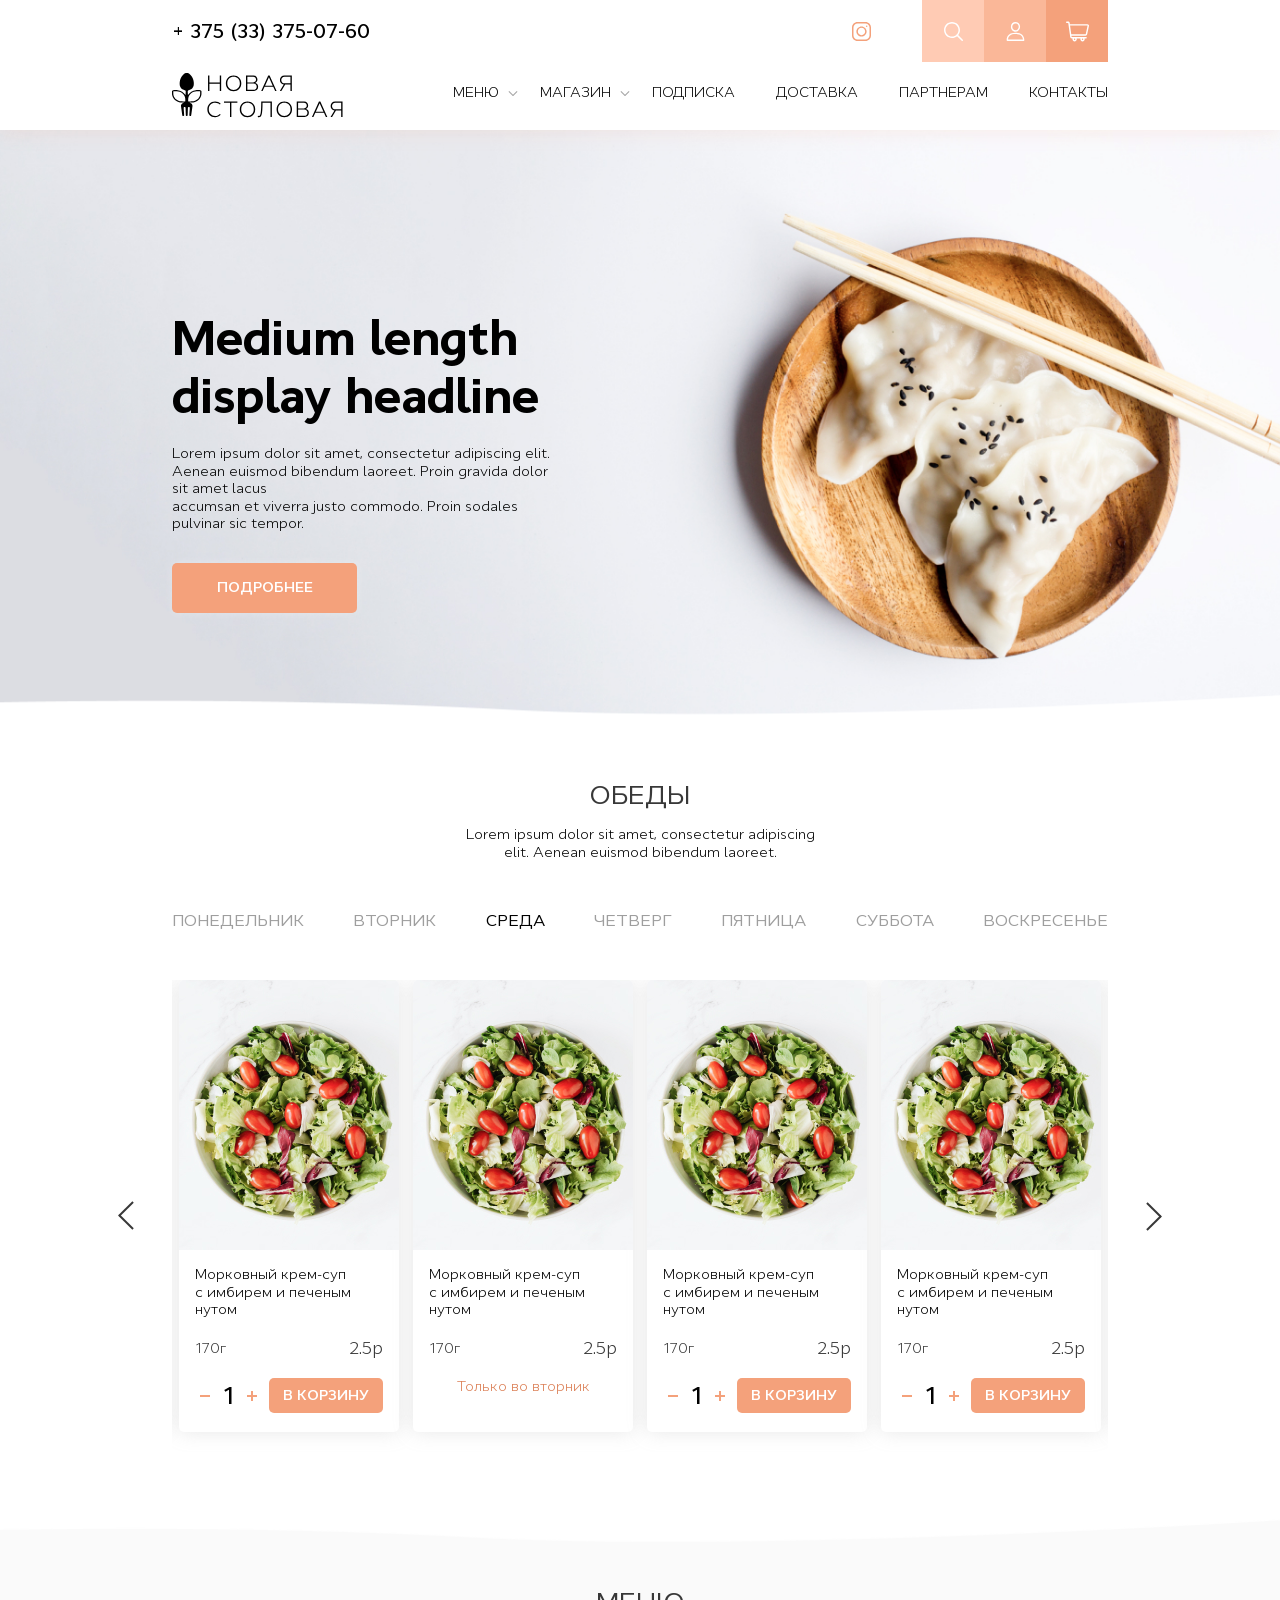
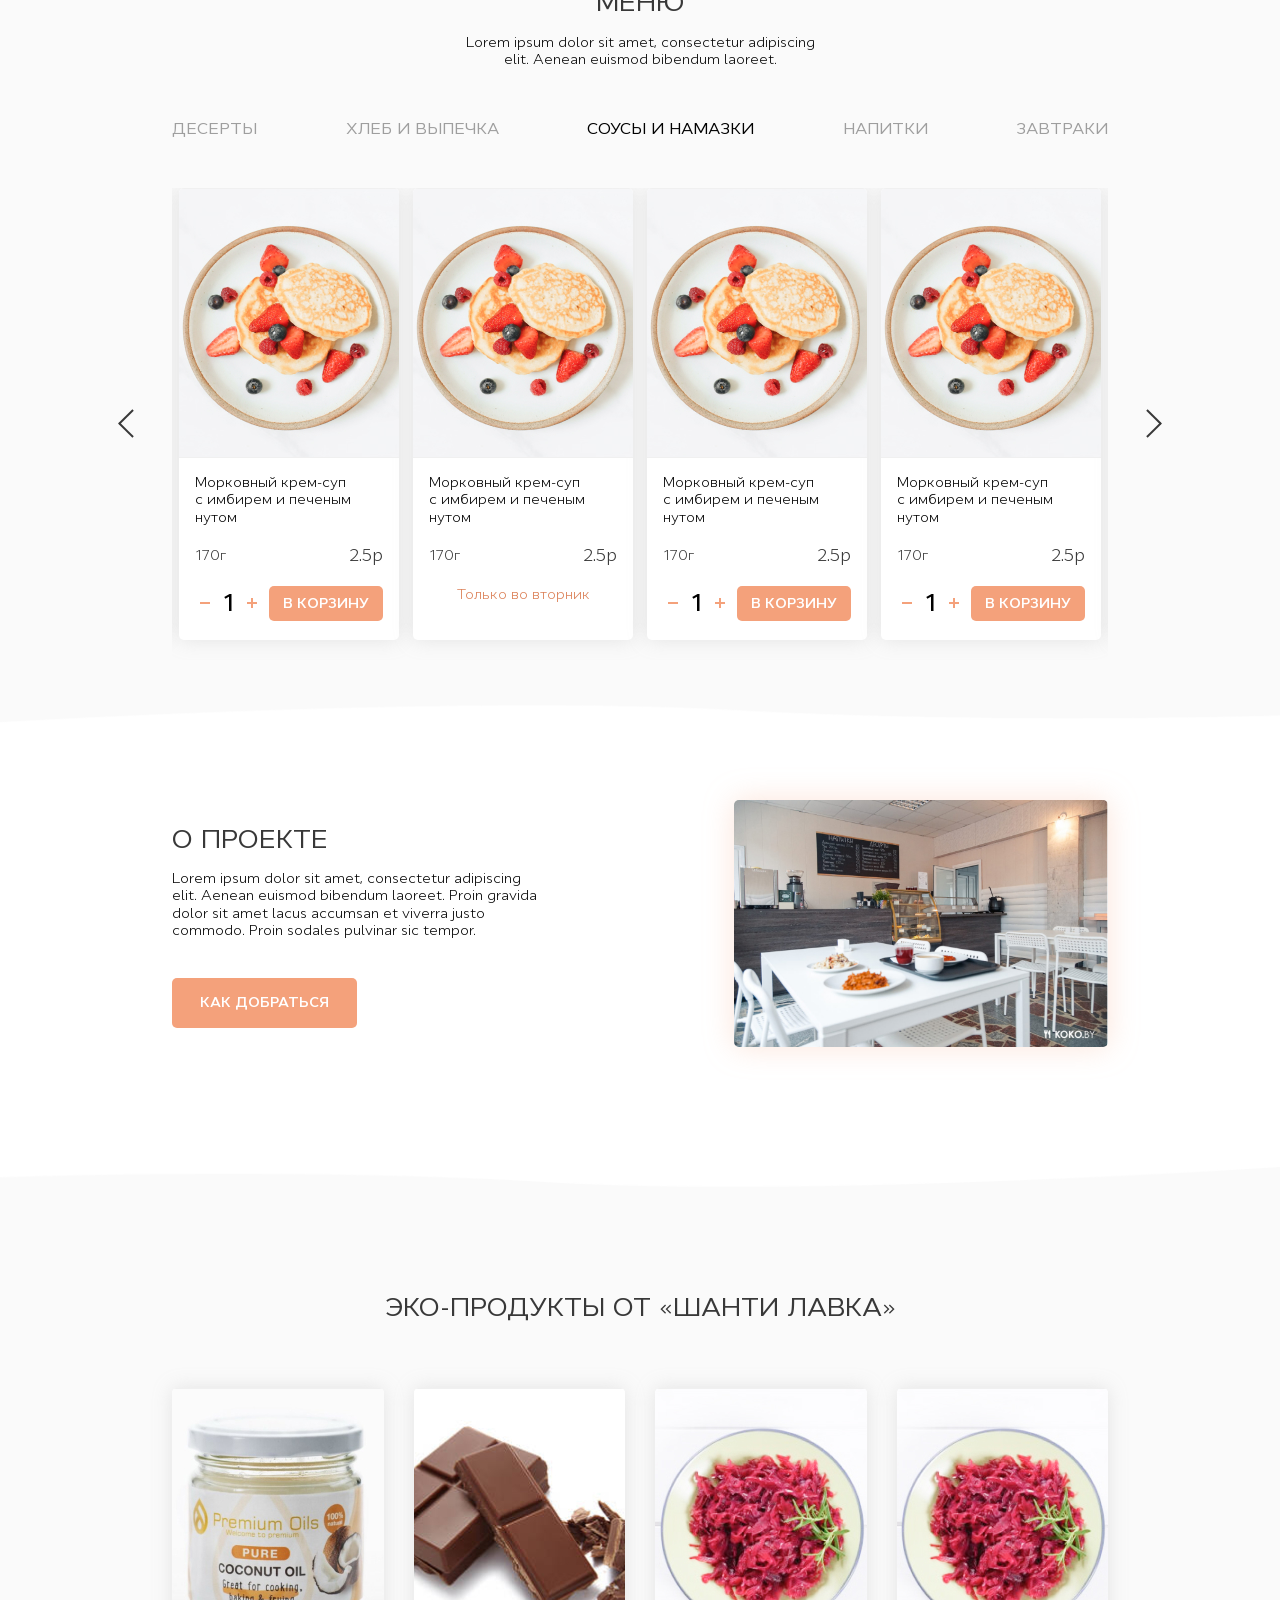
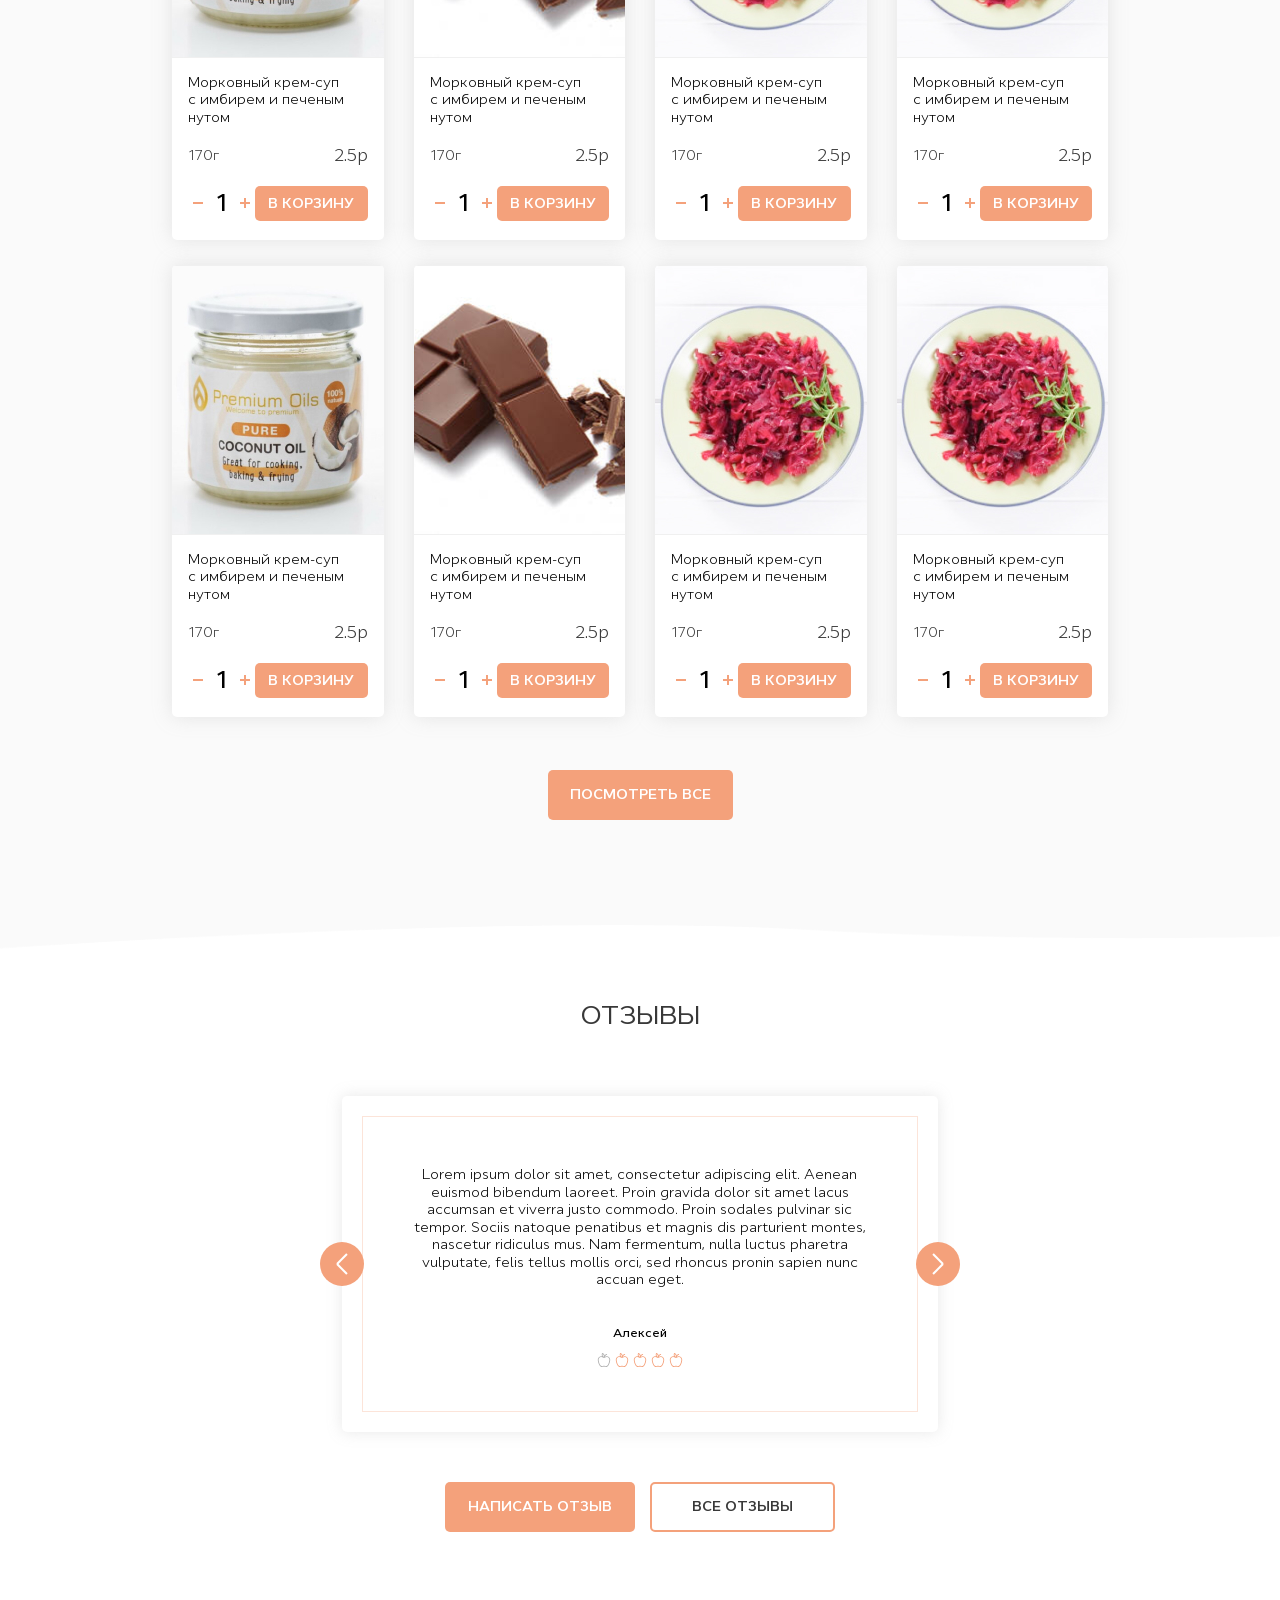
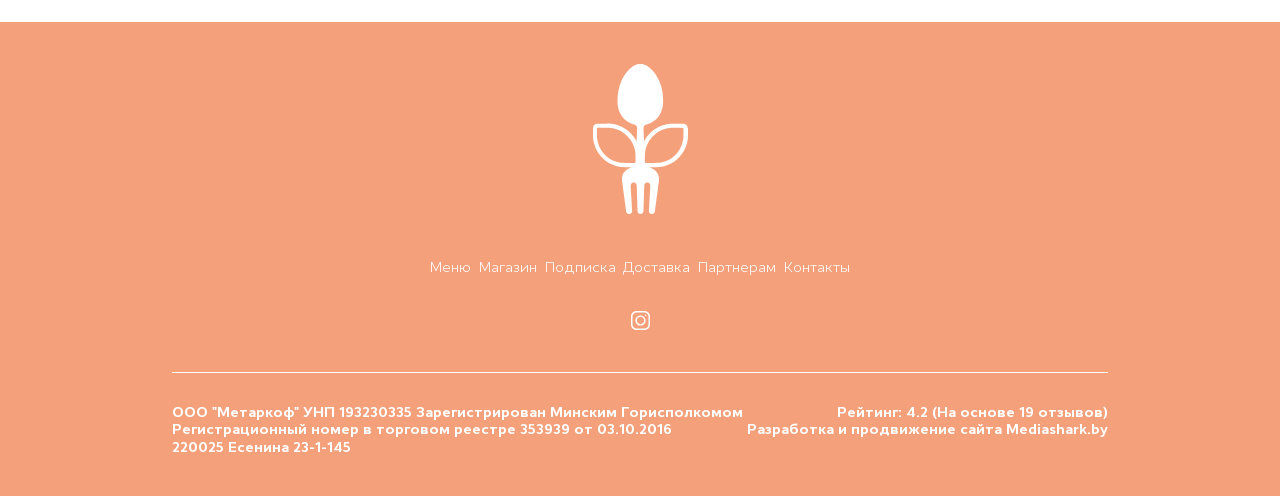
==== commit b9af6e7d: "полностью готво(ага)" ====
--- a/index.html
+++ b/index.html
@@ -28,9 +28,11 @@
 
   </head>
 
-  <body>
+  <body class="">
 
     <header class="header">
+<div class="menu__bg"></div>
+
       <div class="wrapper wrapper__content wrapper__content-top">
         <a href="tel:+ 375 (33) 375-07-60" class="phone">+ 375 (33) 375-07-60</a>
         <div class="wrapper__content wrapper__content-top">
@@ -57,6 +59,7 @@
         <a href="#" class="logo">
           <img src="img/svg/icon-logo.svg" alt="">
         </a>
+        <div class="burger__menu"><span></span></div>
         <ul class="menu">
           <li class="menu__drop"><a href="#">Меню
 
@@ -80,7 +83,7 @@
               <li><a href="#">НАПИТКИ</a></li>
             </ul>
           </li>
-          <li><a href="#">ПодпискаДоставка</a></li>
+          <li><a href="#">Подписка</a></li>
           <li><a href="#">Доставка</a></li>
           <li><a href="#">партнерам</a></li>
           <li><a href="#">Контакты</a></li>
@@ -405,7 +408,7 @@
               dolor sit amet
               lacus accumsan et viverra justo commodo. Proin sodales pulvinar sic tempor.
             </p>
-            <a href="#" class="btn">Как добраться</a>
+            <a href="#" class="btn show__form">Как добраться</a>
           </div>
           <a href="img/about__img.jpg" class="popup__img about__img">
             <img src="img/about__img.jpg" alt="">
@@ -670,7 +673,7 @@
           </div>
         </div>
         <div class="wrapper reviews__wrapper">
-          <a href="#" class="btn btn-reviews">Написать отзыв</a>
+          <a href="#" class="btn btn-reviews show__form write__review">Написать отзыв</a>
           <a href="#" class="btn__active btn__active-reviews">Все отзывы</a>
         </div>
       </section>
@@ -709,6 +712,24 @@
         </div>
       </div>
     </footer>
+    <div class="popup">
+      <div class="popup__bg"></div>
+      <form class="popup__form send__form gray__bg" action="">
+        <div class="popup__close">
+          <span></span>
+        </div>
+          <div class="popup__title">Отсавтье свои данные <br> и в скором времени мы свяжемся с вами! </div>
+
+        <input type="text" class="popup__input" required placeholder="Имя">
+        <input type="tel" class="popup__input telephone" required placeholder="Телефон">
+        <input type="hidden" name="project_name" value="Новаыя столовая">
+        <input type="hidden" name="admin_email" value="lya.an.id@gmail.com">
+        <input type="hidden" class="subject" name="form_subject" value="">
+        <input id="popup__submit" type="submit" value="">
+        <textarea required placeholder="Отзыв" name="Отзыв" class="popup__textarea" id="" cols="30" rows="10"></textarea>
+        <label for="popup__submit" class="btn btn-popup__btn">отправить</label>
+      </form>
+    </div>
     <script src="js/jquery-3.5.1.min.js"></script>
     <script src="js/jquery.inputmask.min.js"></script>
     <script src="js/jquery.magnific-popup.min.js"></script>
--- a/css/main.css
+++ b/css/main.css
@@ -1,5 +1,5 @@
 @font-face{font-family:'Cyntho Next';src:url("../fonts/CynthoNext-ExtraLight.eot");src:local("../fonts/Cyntho Next ExtraLight"),local("CynthoNext-ExtraLight"),url("../fonts/CynthoNext-ExtraLight.eot?#iefix") format("embedded-opentype"),url("../fonts/CynthoNext-ExtraLight.woff2") format("woff2"),url("../fonts/CynthoNext-ExtraLight.woff") format("woff"),url("../fonts/CynthoNext-ExtraLight.ttf") format("truetype");font-weight:200;font-style:normal}@font-face{font-family:'Cyntho Next';src:url("../fonts/CynthoNext-BoldItalic.eot");src:local("../fonts/Cyntho Next Bold Italic"),local("CynthoNext-BoldItalic"),url("../fonts/CynthoNext-BoldItalic.eot?#iefix") format("embedded-opentype"),url("../fonts/CynthoNext-BoldItalic.woff2") format("woff2"),url("../fonts/CynthoNext-BoldItalic.woff") format("woff"),url("../fonts/CynthoNext-BoldItalic.ttf") format("truetype");font-weight:bold;font-style:italic}@font-face{font-family:'Cyntho Next';src:url("../fonts/CynthoNext-SemiBoldItalic.eot");src:local("../fonts/Cyntho Next SemiBold Italic"),local("CynthoNext-SemiBoldItalic"),url("../fonts/CynthoNext-SemiBoldItalic.eot?#iefix") format("embedded-opentype"),url("../fonts/CynthoNext-SemiBoldItalic.woff2") format("woff2"),url("../fonts/CynthoNext-SemiBoldItalic.woff") format("woff"),url("../fonts/CynthoNext-SemiBoldItalic.ttf") format("truetype");font-weight:600;font-style:italic}@font-face{font-family:'Cyntho Next';src:url("../fonts/CynthoNext-MediumItalic.eot");src:local("../fonts/Cyntho Next Medium Italic"),local("CynthoNext-MediumItalic"),url("../fonts/CynthoNext-MediumItalic.eot?#iefix") format("embedded-opentype"),url("../fonts/CynthoNext-MediumItalic.woff2") format("woff2"),url("../fonts/CynthoNext-MediumItalic.woff") format("woff"),url("../fonts/CynthoNext-MediumItalic.ttf") format("truetype");font-weight:500;font-style:italic}@font-face{font-family:'Cyntho Next';src:url("../fonts/CynthoNext-Regular.eot");src:local("../fonts/Cyntho Next Regular"),local("CynthoNext-Regular"),url("../fonts/CynthoNext-Regular.eot?#iefix") format("embedded-opentype"),url("../fonts/CynthoNext-Regular.woff2") format("woff2"),url("../fonts/CynthoNext-Regular.woff") format("woff"),url("../fonts/CynthoNext-Regular.ttf") format("truetype");font-weight:normal;font-style:normal}@font-face{font-family:'Cyntho Next';src:url("../fonts/CynthoNext-Medium.eot");src:local("../fonts/Cyntho Next Medium"),local("CynthoNext-Medium"),url("../fonts/CynthoNext-Medium.eot?#iefix") format("embedded-opentype"),url("../fonts/CynthoNext-Medium.woff2") format("woff2"),url("../fonts/CynthoNext-Medium.woff") format("woff"),url("../fonts/CynthoNext-Medium.ttf") format("truetype");font-weight:500;font-style:normal}@font-face{font-family:'Cyntho Next';src:url("../fonts/CynthoNext-ExtraBold.eot");src:local("../fonts/Cyntho Next ExtraBold"),local("CynthoNext-ExtraBold"),url("../fonts/CynthoNext-ExtraBold.eot?#iefix") format("embedded-opentype"),url("../fonts/CynthoNext-ExtraBold.woff2") format("woff2"),url("../fonts/CynthoNext-ExtraBold.woff") format("woff"),url("../fonts/CynthoNext-ExtraBold.ttf") format("truetype");font-weight:800;font-style:normal}@font-face{font-family:'Cyntho Next';src:url("../fonts/CynthoNext-ExtraLightItalic.eot");src:local("../fonts/Cyntho Next ExtraLight Italic"),local("CynthoNext-ExtraLightItalic"),url("../fonts/CynthoNext-ExtraLightItalic.eot?#iefix") format("embedded-opentype"),url("../fonts/CynthoNext-ExtraLightItalic.woff2") format("woff2"),url("../fonts/CynthoNext-ExtraLightItalic.woff") format("woff"),url("../fonts/CynthoNext-ExtraLightItalic.ttf") format("truetype");font-weight:200;font-style:italic}@font-face{font-family:'Cyntho Next';src:url("../fonts/CynthoNext-Bold.eot");src:local("../fonts/Cyntho Next Bold"),local("CynthoNext-Bold"),url("../fonts/CynthoNext-Bold.eot?#iefix") format("embedded-opentype"),url("../fonts/CynthoNext-Bold.woff2") format("woff2"),url("../fonts/CynthoNext-Bold.woff") format("woff"),url("../fonts/CynthoNext-Bold.ttf") format("truetype");font-weight:bold;font-style:normal}@font-face{font-family:'Cyntho Next';src:url("../fonts/CynthoNext-ExtraBoldItalic.eot");src:local("../fonts/Cyntho Next ExtraBold Italic"),local("CynthoNext-ExtraBoldItalic"),url("../fonts/CynthoNext-ExtraBoldItalic.eot?#iefix") format("embedded-opentype"),url("../fonts/CynthoNext-ExtraBoldItalic.woff2") format("woff2"),url("../fonts/CynthoNext-ExtraBoldItalic.woff") format("woff"),url("../fonts/CynthoNext-ExtraBoldItalic.ttf") format("truetype");font-weight:800;font-style:italic}@font-face{font-family:'Cyntho Next';src:url("../fonts/CynthoNext-Thin.eot");src:local("../fonts/Cyntho Next Thin"),local("CynthoNext-Thin"),url("../fonts/CynthoNext-Thin.eot?#iefix") format("embedded-opentype"),url("../fonts/CynthoNext-Thin.woff2") format("woff2"),url("../fonts/CynthoNext-Thin.woff") format("woff"),url("../fonts/CynthoNext-Thin.ttf") format("truetype");font-weight:100;font-style:normal}@font-face{font-family:'Cyntho Next';src:url("../fonts/CynthoNext-SemiBold.eot");src:local("../fonts/Cyntho Next SemiBold"),local("CynthoNext-SemiBold"),url("../fonts/CynthoNext-SemiBold.eot?#iefix") format("embedded-opentype"),url("../fonts/CynthoNext-SemiBold.woff2") format("woff2"),url("../fonts/CynthoNext-SemiBold.woff") format("woff"),url("../fonts/CynthoNext-SemiBold.ttf") format("truetype");font-weight:600;font-style:normal}@font-face{font-family:'Cyntho Next';src:url("../fonts/CynthoNext-Italic.eot");src:local("../fonts/Cyntho Next Italic"),local("CynthoNext-Italic"),url("../fonts/CynthoNext-Italic.eot?#iefix") format("embedded-opentype"),url("../fonts/CynthoNext-Italic.woff2") format("woff2"),url("../fonts/CynthoNext-Italic.woff") format("woff"),url("../fonts/CynthoNext-Italic.ttf") format("truetype");font-weight:normal;font-style:italic}@font-face{font-family:'Cyntho Next';src:url("../fonts/CynthoNext-LightItalic.eot");src:local("../fonts/Cyntho Next Light Italic"),local("CynthoNext-LightItalic"),url("../fonts/CynthoNext-LightItalic.eot?#iefix") format("embedded-opentype"),url("../fonts/CynthoNext-LightItalic.woff2") format("woff2"),url("../fonts/CynthoNext-LightItalic.woff") format("woff"),url("../fonts/CynthoNext-LightItalic.ttf") format("truetype");font-weight:300;font-style:italic}@font-face{font-family:'Cyntho Next';src:url("../fonts/CynthoNext-Light.eot");src:local("../fonts/Cyntho Next Light"),local("CynthoNext-Light"),url("../fonts/CynthoNext-Light.eot?#iefix") format("embedded-opentype"),url("../fonts/CynthoNext-Light.woff2") format("woff2"),url("../fonts/CynthoNext-Light.woff") format("woff"),url("../fonts/CynthoNext-Light.ttf") format("truetype");font-weight:300;font-style:normal}@font-face{font-family:'Cyntho Next';src:url("../fonts/CynthoNext-ThinItalic.eot");src:local("../fonts/Cyntho Next Thin Italic"),local("CynthoNext-ThinItalic"),url("../fonts/CynthoNext-ThinItalic.eot?#iefix") format("embedded-opentype"),url("../fonts/CynthoNext-ThinItalic.woff2") format("woff2"),url("../fonts/CynthoNext-ThinItalic.woff") format("woff"),url("../fonts/CynthoNext-ThinItalic.ttf") format("truetype");font-weight:100;font-style:italic}*{margin:0;padding:0;-webkit-box-sizing:border-box;box-sizing:border-box;-webkit-appearance:none}*::before,*::after{-webkit-box-sizing:border-box;box-sizing:border-box;margin:0;padding:0;scrollbar-color:#363130 #F2F2F2;scrollbar-width:thin}*::before::-webkit-scrollbar,*::after::-webkit-scrollbar{transition:ease-in-out .2s;-webkit-transition:ease-in-out .2s;-moz-transition:ease-in-out .2s;-ms-transition:ease-in-out .2s;-o-transition:ease-in-out .2s;cursor:pointer;width:.5rem;background:#F2F2F2}*::before::-webkit-scrollbar-thumb,*::after::-webkit-scrollbar-thumb{transition:ease-in-out .2s;-webkit-transition:ease-in-out .2s;-moz-transition:ease-in-out .2s;-ms-transition:ease-in-out .2s;-o-transition:ease-in-out .2s;cursor:pointer;background:#363130;border-radius:.1rem;-webkit-border-radius:.1rem;-moz-border-radius:.1rem;-ms-border-radius:.1rem;-o-border-radius:.1rem;transition:.2s ease-in-out;-webkit-transition:.2s ease-in-out;-moz-transition:.2s ease-in-out;-ms-transition:.2s ease-in-out;-o-transition:.2s ease-in-out}*::before::-webkit-scrollbar-thumb:hover,*::after::-webkit-scrollbar-thumb:hover{cursor:pointer;background:#FAB798}*::-webkit-scrollbar{transition:ease-in-out .2s;-webkit-transition:ease-in-out .2s;-moz-transition:ease-in-out .2s;-ms-transition:ease-in-out .2s;-o-transition:ease-in-out .2s;cursor:pointer;width:.5rem;background:#F2F2F2}*::-webkit-scrollbar-thumb{transition:ease-in-out .2s;-webkit-transition:ease-in-out .2s;-moz-transition:ease-in-out .2s;-ms-transition:ease-in-out .2s;-o-transition:ease-in-out .2s;cursor:pointer;background:#363130;border-radius:.1rem;-webkit-border-radius:.1rem;-moz-border-radius:.1rem;-ms-border-radius:.1rem;-o-border-radius:.1rem;transition:.2s ease-in-out;-webkit-transition:.2s ease-in-out;-moz-transition:.2s ease-in-out;-ms-transition:.2s ease-in-out;-o-transition:.2s ease-in-out}*::-webkit-scrollbar-thumb:hover{cursor:pointer;background:#FAB798}*:focus{outline:0}article,aside,dialog,figcaption,figure,hgroup,main,nav{display:block;position:relative}textarea,img,input,input[type=button],button{outline:none;outline-offset:0;-webkit-box-shadow:none;box-shadow:none}textarea:active,textarea:hover,textarea:focus,img:active,img:hover,img:focus,input:active,input:hover,input:focus,input[type=button]:active,input[type=button]:hover,input[type=button]:focus,button:active,button:hover,button:focus{-webkit-box-shadow:none;box-shadow:none;outline:none;outline-offset:0}textarea{resize:none;scrollbar-color:#363130 #F2F2F2;scrollbar-width:thin}textarea::-webkit-scrollbar{transition:ease-in-out .2s;-webkit-transition:ease-in-out .2s;-moz-transition:ease-in-out .2s;-ms-transition:ease-in-out .2s;-o-transition:ease-in-out .2s;cursor:pointer;width:.5rem;background:#F2F2F2}textarea::-webkit-scrollbar-thumb{transition:ease-in-out .2s;-webkit-transition:ease-in-out .2s;-moz-transition:ease-in-out .2s;-ms-transition:ease-in-out .2s;-o-transition:ease-in-out .2s;cursor:pointer;background:#363130;border-radius:.1rem;-webkit-border-radius:.1rem;-moz-border-radius:.1rem;-ms-border-radius:.1rem;-o-border-radius:.1rem;transition:.2s ease-in-out;-webkit-transition:.2s ease-in-out;-moz-transition:.2s ease-in-out;-ms-transition:.2s ease-in-out;-o-transition:.2s ease-in-out}textarea::-webkit-scrollbar-thumb:hover{cursor:pointer;background:#F8760D}label{cursor:pointer}input[type=button],input[type=submit]{visibility:hidden;position:absolute;height:0;width:0;font-size:0}input,textarea{font-family:'PT Sans',- sans-serif}input::-webkit-input-placeholder,textarea::-webkit-input-placeholder{transition:ease-in-out .2s;-webkit-transition:ease-in-out .2s;-moz-transition:ease-in-out .2s;-ms-transition:ease-in-out .2s;-o-transition:ease-in-out .2s;color:#000}input:-ms-input-placeholder,textarea:-ms-input-placeholder{transition:ease-in-out .2s;-webkit-transition:ease-in-out .2s;-moz-transition:ease-in-out .2s;-ms-transition:ease-in-out .2s;-o-transition:ease-in-out .2s;color:#000}input::-ms-input-placeholder,textarea::-ms-input-placeholder{transition:ease-in-out .2s;-webkit-transition:ease-in-out .2s;-moz-transition:ease-in-out .2s;-ms-transition:ease-in-out .2s;-o-transition:ease-in-out .2s;color:#000}input::placeholder,textarea::placeholder{transition:ease-in-out .2s;-webkit-transition:ease-in-out .2s;-moz-transition:ease-in-out .2s;-ms-transition:ease-in-out .2s;-o-transition:ease-in-out .2s;color:#000}input:active::-webkit-input-placeholder,input:focus::-webkit-input-placeholder,textarea:active::-webkit-input-placeholder,textarea:focus::-webkit-input-placeholder{transform:scale(0);-webkit-transform:scale(0);-moz-transform:scale(0);-ms-transform:scale(0);-o-transform:scale(0)}input:active:-ms-input-placeholder,input:focus:-ms-input-placeholder,textarea:active:-ms-input-placeholder,textarea:focus:-ms-input-placeholder{transform:scale(0);-webkit-transform:scale(0);-moz-transform:scale(0);-ms-transform:scale(0);-o-transform:scale(0)}input:active::-ms-input-placeholder,input:focus::-ms-input-placeholder,textarea:active::-ms-input-placeholder,textarea:focus::-ms-input-placeholder{transform:scale(0);-webkit-transform:scale(0);-moz-transform:scale(0);-ms-transform:scale(0);-o-transform:scale(0)}input:active::placeholder,input:focus::placeholder,textarea:active::placeholder,textarea:focus::placeholder{transform:scale(0);-webkit-transform:scale(0);-moz-transform:scale(0);-ms-transform:scale(0);-o-transform:scale(0)}del{text-decoration:line-through}pre{overflow:auto;padding:10px}table{border-collapse:collapse;border-spacing:0}a{color:inherit;text-decoration:none}a:focus,a:hover{text-decoration:none}.m_t_0{margin-top:0rem}.m_t_1{margin-top:1rem}.m_t_2{margin-top:2rem}.m_t_3{margin-top:3rem}.m_t_3{margin-top:4rem}.m_t_5{margin-top:5rem}.m_t_6{margin-top:6rem}.m_t_7{margin-top:7rem}.m_t_8{margin-top:8rem}.m_t_9{margin-top:9rem}.m_t_10{margin-top:10rem}.m_t_a{margin-top:auto}.m_t_-1{margin-top:-1rem}.m_t_-2{margin-top:-2rem}.m_t_-3{margin-top:-3rem}.m_t_-4{margin-top:-4rem}.m_t_-5{margin-top:-5rem}.m_t_-6{margin-top:-6rem}.m_t_-7{margin-top:-7rem}.m_t_-8{margin-top:-8rem}.m_t_-9{margin-top:-9rem}.m_t_-10{margin-top:-10rem}.m_r_0{margin-right:0rem}.m_r_1{margin-right:1rem}.m_r_2{margin-right:2rem}.m_r_3{margin-right:3rem}.m_r_3{margin-right:4rem}.m_r_5{margin-right:5rem}.m_r_6{margin-right:6rem}.m_r_7{margin-right:7rem}.m_r_8{margin-right:8rem}.m_r_9{margin-right:9rem}.m_r_10{margin-right:10rem}.m_r_a{margin-right:auto}.m_r_-1{margin-right:-1rem}.m_r_-2{margin-right:-2rem}.m_r_-3{margin-right:-3rem}.m_r_-4{margin-right:-4rem}.m_r_-5{margin-right:-5rem}.m_r_-6{margin-right:-6rem}.m_r_-7{margin-right:-7rem}.m_r_-8{margin-right:-8rem}.m_r_-9{margin-right:-9rem}.m_r_-10{margin-right:-10rem}.m_l_0{margin-left:0rem}.m_l_1{margin-left:1rem}.m_l_2{margin-left:2rem}.m_l_3{margin-left:3rem}.m_l_3{margin-left:4rem}.m_l_5{margin-left:5rem}.m_l_6{margin-left:7rem}.m_l_8{margin-left:8rem}.m_l_9{margin-left:9rem}.m_l_10{margin-left:10rem}.m_l_a{margin-left:auto}.m_l_-1{margin-left:-1rem}.m_l_-2{margin-left:-2rem}.m_l_-3{margin-left:-3rem}.m_l_-4{margin-left:-4rem}.m_l_-5{margin-left:-5rem}.m_l_-6{margin-left:-6rem}.m_l_-7{margin-left:-7rem}.m_l_-8{margin-left:-8rem}.m_l_-9{margin-left:-9rem}.m_l_-10{margin-left:-10rem}.m_b_0{margin-bottom:0rem}.m_b_1{margin-bottom:1rem}.m_b_2{margin-bottom:2rem}.m_b_3{margin-bottom:3rem}.m_b_3{margin-bottom:4rem}.m_b_5{margin-bottom:5rem}.m_b_6{margin-bottom:6rem}.m_b_7{margin-bottom:7rem}.m_b_8{margin-bottom:8rem}.m_b_9{margin-bottom:9rem}.m_b_10{margin-bottom:10rem}.m_b_a{margin-bottom:auto}.m_b_-1{margin-bottom:-1rem}.m_b_-2{margin-bottom:-2rem}.m_b_-3{margin-bottom:-3rem}.m_b_-4{margin-bottom:-4rem}.m_b_-5{margin-bottom:-5rem}.m_b_-6{margin-bottom:-6rem}.m_b_-7{margin-bottom:-7rem}.m_b_-8{margin-bottom:-8rem}.m_b_-9{margin-bottom:-9rem}.m_b_-10{margin-bottom:-10rem}.p_t_0{padding-top:0rem}.p_t_1{padding-top:1rem}.p_t_2{padding-top:2rem}.p_t_3{padding-top:3rem}.p_t_3{padding-top:4rem}.p_t_5{padding-top:5rem}.p_t_6{padding-top:6rem}.p_t_7{padding-top:7rem}.p_t_8{padding-top:8rem}.p_t_9{padding-top:9rem}.p_t_10{padding-top:10rem}.p_t_a{padding-top:auto}.p_r_0{padding-right:0rem}.p_r_1{padding-right:1rem}.p_r_2{padding-right:2rem}.p_r_3{padding-right:3rem}.p_r_3{padding-right:4rem}.p_r_5{padding-right:5rem}.p_r_6{padding-right:6rem}.p_r_7{padding-right:7rem}.p_r_8{padding-right:8rem}.p_r_9{padding-right:9rem}.p_r_10{padding-right:10rem}.p_r_a{padding-right:auto}.p_l_0{padding-left:0rem}.p_l_1{padding-left:1rem}.p_l_2{padding-left:2rem}.p_l_3{padding-left:3rem}.p_l_3{padding-left:4rem}.p_l_5{padding-left:5rem}.p_l_6{padding-left:6rem}.p_l_7{padding-left:7rem}.p_l_8{padding-left:8rem}.p_l_9{padding-left:9rem}.p_l_10{padding-left:10rem}.p_l_a{padding-left:auto}.p_b_0{padding-bottom:0rem}.p_b_1{padding-bottom:1rem}.p_b_2{padding-bottom:2rem}.p_b_3{padding-bottom:3rem}.p_b_3{padding-bottom:4rem}.p_b_5{padding-bottom:5rem}.p_b_6{padding-bottom:6rem}.p_b_7{padding-bottom:7rem}.p_b_8{padding-bottom:8rem}.p_b_9{padding-bottom:9rem}.p_b_10{padding-bottom:10rem}.p_b_a{padding-bottom:auto}.delay_01{-webkit-animation-delay:.1s;animation-delay:.1s}.delay_01{-webkit-animation-delay:.1s;animation-delay:.1s}.delay_02{-webkit-animation-delay:.2s;animation-delay:.2s}.delay_03{-webkit-animation-delay:.3s;animation-delay:.3s}.delay_04{-webkit-animation-delay:.4s;animation-delay:.4s}.delay_05{-webkit-animation-delay:.5s;animation-delay:.5s}.delay_06{-webkit-animation-delay:.6s;animation-delay:.6s}.delay_07{-webkit-animation-delay:.7s;animation-delay:.7s}.delay_08{-webkit-animation-delay:.8s;animation-delay:.8s}.delay_09{-webkit-animation-delay:.9s;animation-delay:.9s}.delay_1{-webkit-animation-delay:1s;animation-delay:1s}.delay_11{-webkit-animation-delay:1.1s;animation-delay:1.1s}.delay_12{-webkit-animation-delay:1.2s;animation-delay:1.2s}.delay_13{-webkit-animation-delay:1.3s;animation-delay:1.3s}.delay_14{-webkit-animation-delay:1.4s;animation-delay:1.4s}.delay_15{-webkit-animation-delay:1.5s;animation-delay:1.5s}.delay_16{-webkit-animation-delay:1.6s;animation-delay:1.6s}.delay_17{-webkit-animation-delay:1.7s;animation-delay:1.7s}.delay_18{-webkit-animation-delay:1.8s;animation-delay:1.8s}.transition_01{transition:.1s ease-in-out;-webkit-transition:.1s ease-in-out;-moz-transition:.1s ease-in-out;-ms-transition:.1s ease-in-out;-o-transition:.1s ease-in-out}.transition_02{transition:.2s ease-in-out;-webkit-transition:.2s ease-in-out;-moz-transition:.2s ease-in-out;-ms-transition:.2s ease-in-out;-o-transition:.2s ease-in-out}.transition_03{transition:.3s ease-in-out;-webkit-transition:.3s ease-in-out;-moz-transition:.3s ease-in-out;-ms-transition:.3s ease-in-out;-o-transition:.3s ease-in-out}.transition_04{transition:.4s ease-in-out;-webkit-transition:.4s ease-in-out;-moz-transition:.4s ease-in-out;-ms-transition:.4s ease-in-out;-o-transition:.4s ease-in-out}.transition_05{transition:.5s ease-in-out;-webkit-transition:.5s ease-in-out;-moz-transition:.5s ease-in-out;-ms-transition:.5s ease-in-out;-o-transition:.5s ease-in-out}.transition_06{transition:.3s ease-in-out;-webkit-transition:.3s ease-in-out;-moz-transition:.3s ease-in-out;-ms-transition:.3s ease-in-out;-o-transition:.3s ease-in-out}.transition_07{transition:.7s ease-in-out;-webkit-transition:.7s ease-in-out;-moz-transition:.7s ease-in-out;-ms-transition:.7s ease-in-out;-o-transition:.7s ease-in-out}.transition_08{transition:.8s ease-in-out;-webkit-transition:.8s ease-in-out;-moz-transition:.8s ease-in-out;-ms-transition:.8s ease-in-out;-o-transition:.8s ease-in-out}.transition_09{transition:.9s ease-in-out;-webkit-transition:.9s ease-in-out;-moz-transition:.9s ease-in-out;-ms-transition:.9s ease-in-out;-o-transition:.9s ease-in-out}.transition_1{transition:1s ease-in-out;-webkit-transition:1s ease-in-out;-moz-transition:1s ease-in-out;-ms-transition:1s ease-in-out;-o-transition:1s ease-in-out}html{font-family:'Cyntho Next';font-size:10px;scroll-behavior:smooth;line-height:1.15;-webkit-text-size-adjust:100%;-ms-text-size-adjust:100%;-ms-overflow-style:scrollbar;-webkit-tap-highlight-color:transparent;scroll-behavior:smooth;text-rendering:optimizeLegibility}@media only screen and (max-width: 1024px){html::-webkit-scrollbar{display:none;cursor:pointer;width:0rem;background:transparent}html::-webkit-scrollbar-thumb{display:none;width:0;background:transparent;border-radius:.5rem;-webkit-border-radius:.5rem;-moz-border-radius:.5rem;-ms-border-radius:.5rem;-o-border-radius:.5rem}html::-webkit-scrollbar-thumb:hover{background:transparent}}@-ms-viewport{width:device-width}body{margin:0;font-size:1rem;font-weight:500;color:#000;text-align:left;background:#ffffff}.__fixed{width:100%;overflow:hidden}.w_100{width:100%}.w_75{width:75%}.w_50{width:50%}.w_33{width:33.33333333%}.w_25{width:25%}.w_0{width:0%}.w_auto{width:auto}.h_100{height:100%}.h_75{height:75%}.h_50{height:50%}.h_25{height:25%}.h_0{height:0%}.h_auto{height:auto}.text_left{text-align:left}.text_right{text-align:right}.text_center{text-align:center}.text_bold{font-weight:bold}.text_normal{font-weight:normal}.text_thin{font-weight:400}footer,header,section,.section{width:100%;overflow:hidden;display:-webkit-box;display:-ms-flexbox;display:flex;-webkit-box-align:center;-ms-flex-align:center;align-items:center;-webkit-box-pack:center;-ms-flex-pack:center;justify-content:center;position:relative;-webkit-box-orient:vertical;-webkit-box-direction:normal;-ms-flex-direction:column;flex-direction:column}.t,h,.h{font-weight:800;position:relative;z-index:1}.t1,h1,.h1{font-size:48px;line-height:121%;font-weight:bold;position:relative;z-index:1}.t2,h2,.h2{font-size:2.6rem;line-height:120%;font-weight:normal;position:relative;z-index:1}.t3,.menu__slider-counter,.eco__grid-counter,h3,.h3{font-size:2.4rem;line-height:120%;position:relative;z-index:1}.t4,.week-item,.type-item,h4,.h4{font-size:1.6rem;line-height:120%;font-weight:normal;position:relative;z-index:1}.t5,h5,.h5{font-size:1.8rem;line-height:120%;position:relative;z-index:1}@media only screen and (max-width: 768px){.t1,h1,.h1{font-size:3.8rem}}@media only screen and (max-width: 600px){.t1,h1,.h1{font-size:2.6rem}.t2,h2,.h2{font-size:2.4rem}}p,a,li,.p,input,textarea,.find__form-text,.menu__slider-weight,.eco__grid-weight,.menu__slider-other__day,.span-text,label,pre{font-size:1.4rem;line-height:125%;font-weight:300}@media only screen and (max-width: 533px){p,a,li,.p,input,textarea,.find__form-text,.menu__slider-weight,.eco__grid-weight,.menu__slider-other__day,.span-text,label,pre{font-size:1.2rem}}.phone{font-size:20px;font-weight:500}.wrapper,.eco__grid{display:-webkit-box;display:-ms-flexbox;display:flex;max-width:73.125vw;width:100%}.header{overflow:unset;-webkit-box-orient:vertical;-webkit-box-direction:normal;-ms-flex-direction:column;flex-direction:column;background:#FFFFFF;-webkit-box-shadow:0px 0px 20px rgba(244,161,123,0.18);box-shadow:0px 0px 20px rgba(244,161,123,0.18);z-index:2;position:relative;top:0}.wrapper__content{background:#fff;z-index:2;display:-webkit-box;display:-ms-flexbox;display:flex;height:100%;-webkit-box-align:center;-ms-flex-align:center;align-items:center;-webkit-box-pack:justify;-ms-flex-pack:justify;justify-content:space-between;position:relative}.wrapper__content-top{height:62px}.wrapper__content-top::after{bottom:0;left:0;content:'';display:block;position:absolute;width:100%;height:0.5px;background:#DADADA}.wrapper__content-bottom{padding-top:8px;padding-bottom:14px}.social__icon{display:inline-block;width:19px;height:19px;margin-right:51px}.social__icon img{width:100%;height:auto}.header__icon{display:-webkit-box;display:-ms-flexbox;display:flex;-webkit-box-align:center;-ms-flex-align:center;align-items:center;-webkit-box-pack:center;-ms-flex-pack:center;justify-content:center;height:100%;width:62px;transition:ease-in-out .3s;-webkit-transition:ease-in-out .3s;-moz-transition:ease-in-out .3s;-ms-transition:ease-in-out .3s;-o-transition:ease-in-out .3s}.header__icon-find{background:#FFCBB4}.header__icon-find:hover{background:#F4A17B}.header__icon-login{background:#FAB798}.header__icon-login:hover{background:#F4A17B}.header__icon-card{background:#F4A17B}.header__icon-card:hover{background:#FFCBB4}.find__form{transition:ease-in-out .3s;-webkit-transition:ease-in-out .3s;-moz-transition:ease-in-out .3s;-ms-transition:ease-in-out .3s;-o-transition:ease-in-out .3s;width:0;position:absolute;height:100%;right:185px;cursor:pointer;z-index:1}.find__form-input{transition:ease-in-out .3s;-webkit-transition:ease-in-out .3s;-moz-transition:ease-in-out .3s;-ms-transition:ease-in-out .3s;-o-transition:ease-in-out .3s;width:0;overflow:hidden;height:100%;width:100%;position:absolute;z-index:2}.find__form-input input{position:absolute;width:100%;border-radius:5px;-webkit-border-radius:5px;-moz-border-radius:5px;-ms-border-radius:5px;-o-border-radius:5px;border:1px solid #000000;padding:0 20px;height:100%;display:-webkit-box;display:-ms-flexbox;display:flex;-webkit-box-align:center;-ms-flex-align:center;align-items:center;-webkit-box-pack:center;-ms-flex-pack:center;justify-content:center}.find__form.__show{width:400px}.find__form-text{z-index:1;display:-webkit-box;display:-ms-flexbox;display:flex;-webkit-box-align:center;-ms-flex-align:center;align-items:center;-webkit-box-pack:center;-ms-flex-pack:center;justify-content:center;text-transform:uppercase;position:absolute;right:20px;top:0;bottom:0;margin-top:auto;margin-bottom:auto}.logo{width:184px;height:46px}.logo img{width:100%;height:after}.menu{text-transform:uppercase;font-weight:300;display:-webkit-box;display:-ms-flexbox;display:flex;list-style:none;max-width:46.5vw;width:100%;-webkit-box-pack:justify;-ms-flex-pack:justify;justify-content:space-between}.menu a{transition:ease-in-out .3s;-webkit-transition:ease-in-out .3s;-moz-transition:ease-in-out .3s;-ms-transition:ease-in-out .3s;-o-transition:ease-in-out .3s}.menu a:hover{color:#383838;text-shadow:-0px -0px 0 #383838,+ sans-serif}input::-webkit-input-placeholder,textarea::-webkit-input-placeholder{transition:ease-in-out .2s;-webkit-transition:ease-in-out .2s;-moz-transition:ease-in-out .2s;-ms-transition:ease-in-out .2s;-o-transition:ease-in-out .2s;color:#000}input:-ms-input-placeholder,textarea:-ms-input-placeholder{transition:ease-in-out .2s;-webkit-transition:ease-in-out .2s;-moz-transition:ease-in-out .2s;-ms-transition:ease-in-out .2s;-o-transition:ease-in-out .2s;color:#000}input::-ms-input-placeholder,textarea::-ms-input-placeholder{transition:ease-in-out .2s;-webkit-transition:ease-in-out .2s;-moz-transition:ease-in-out .2s;-ms-transition:ease-in-out .2s;-o-transition:ease-in-out .2s;color:#000}input::placeholder,textarea::placeholder{transition:ease-in-out .2s;-webkit-transition:ease-in-out .2s;-moz-transition:ease-in-out .2s;-ms-transition:ease-in-out .2s;-o-transition:ease-in-out .2s;color:#000}input:active::-webkit-input-placeholder,input:focus::-webkit-input-placeholder,textarea:active::-webkit-input-placeholder,textarea:focus::-webkit-input-placeholder{transform:scale(0);-webkit-transform:scale(0);-moz-transform:scale(0);-ms-transform:scale(0);-o-transform:scale(0)}input:active:-ms-input-placeholder,input:focus:-ms-input-placeholder,textarea:active:-ms-input-placeholder,textarea:focus:-ms-input-placeholder{transform:scale(0);-webkit-transform:scale(0);-moz-transform:scale(0);-ms-transform:scale(0);-o-transform:scale(0)}input:active::-ms-input-placeholder,input:focus::-ms-input-placeholder,textarea:active::-ms-input-placeholder,textarea:focus::-ms-input-placeholder{transform:scale(0);-webkit-transform:scale(0);-moz-transform:scale(0);-ms-transform:scale(0);-o-transform:scale(0)}input:active::placeholder,input:focus::placeholder,textarea:active::placeholder,textarea:focus::placeholder{transform:scale(0);-webkit-transform:scale(0);-moz-transform:scale(0);-ms-transform:scale(0);-o-transform:scale(0)}del{text-decoration:line-through}pre{overflow:auto;padding:10px}table{border-collapse:collapse;border-spacing:0}a{color:inherit;text-decoration:none}a:focus,a:hover{text-decoration:none}.m_t_0{margin-top:0rem}.m_t_1{margin-top:1rem}.m_t_2{margin-top:2rem}.m_t_3{margin-top:3rem}.m_t_3{margin-top:4rem}.m_t_5{margin-top:5rem}.m_t_6{margin-top:6rem}.m_t_7{margin-top:7rem}.m_t_8{margin-top:8rem}.m_t_9{margin-top:9rem}.m_t_10{margin-top:10rem}.m_t_a{margin-top:auto}.m_t_-1{margin-top:-1rem}.m_t_-2{margin-top:-2rem}.m_t_-3{margin-top:-3rem}.m_t_-4{margin-top:-4rem}.m_t_-5{margin-top:-5rem}.m_t_-6{margin-top:-6rem}.m_t_-7{margin-top:-7rem}.m_t_-8{margin-top:-8rem}.m_t_-9{margin-top:-9rem}.m_t_-10{margin-top:-10rem}.m_r_0{margin-right:0rem}.m_r_1{margin-right:1rem}.m_r_2{margin-right:2rem}.m_r_3{margin-right:3rem}.m_r_3{margin-right:4rem}.m_r_5{margin-right:5rem}.m_r_6{margin-right:6rem}.m_r_7{margin-right:7rem}.m_r_8{margin-right:8rem}.m_r_9{margin-right:9rem}.m_r_10{margin-right:10rem}.m_r_a{margin-right:auto}.m_r_-1{margin-right:-1rem}.m_r_-2{margin-right:-2rem}.m_r_-3{margin-right:-3rem}.m_r_-4{margin-right:-4rem}.m_r_-5{margin-right:-5rem}.m_r_-6{margin-right:-6rem}.m_r_-7{margin-right:-7rem}.m_r_-8{margin-right:-8rem}.m_r_-9{margin-right:-9rem}.m_r_-10{margin-right:-10rem}.m_l_0{margin-left:0rem}.m_l_1{margin-left:1rem}.m_l_2{margin-left:2rem}.m_l_3{margin-left:3rem}.m_l_3{margin-left:4rem}.m_l_5{margin-left:5rem}.m_l_6{margin-left:7rem}.m_l_8{margin-left:8rem}.m_l_9{margin-left:9rem}.m_l_10{margin-left:10rem}.m_l_a{margin-left:auto}.m_l_-1{margin-left:-1rem}.m_l_-2{margin-left:-2rem}.m_l_-3{margin-left:-3rem}.m_l_-4{margin-left:-4rem}.m_l_-5{margin-left:-5rem}.m_l_-6{margin-left:-6rem}.m_l_-7{margin-left:-7rem}.m_l_-8{margin-left:-8rem}.m_l_-9{margin-left:-9rem}.m_l_-10{margin-left:-10rem}.m_b_0{margin-bottom:0rem}.m_b_1{margin-bottom:1rem}.m_b_2{margin-bottom:2rem}.m_b_3{margin-bottom:3rem}.m_b_3{margin-bottom:4rem}.m_b_5{margin-bottom:5rem}.m_b_6{margin-bottom:6rem}.m_b_7{margin-bottom:7rem}.m_b_8{margin-bottom:8rem}.m_b_9{margin-bottom:9rem}.m_b_10{margin-bottom:10rem}.m_b_a{margin-bottom:auto}.m_b_-1{margin-bottom:-1rem}.m_b_-2{margin-bottom:-2rem}.m_b_-3{margin-bottom:-3rem}.m_b_-4{margin-bottom:-4rem}.m_b_-5{margin-bottom:-5rem}.m_b_-6{margin-bottom:-6rem}.m_b_-7{margin-bottom:-7rem}.m_b_-8{margin-bottom:-8rem}.m_b_-9{margin-bottom:-9rem}.m_b_-10{margin-bottom:-10rem}.p_t_0{padding-top:0rem}.p_t_1{padding-top:1rem}.p_t_2{padding-top:2rem}.p_t_3{padding-top:3rem}.p_t_3{padding-top:4rem}.p_t_5{padding-top:5rem}.p_t_6{padding-top:6rem}.p_t_7{padding-top:7rem}.p_t_8{padding-top:8rem}.p_t_9{padding-top:9rem}.p_t_10{padding-top:10rem}.p_t_a{padding-top:auto}.p_r_0{padding-right:0rem}.p_r_1{padding-right:1rem}.p_r_2{padding-right:2rem}.p_r_3{padding-right:3rem}.p_r_3{padding-right:4rem}.p_r_5{padding-right:5rem}.p_r_6{padding-right:6rem}.p_r_7{padding-right:7rem}.p_r_8{padding-right:8rem}.p_r_9{padding-right:9rem}.p_r_10{padding-right:10rem}.p_r_a{padding-right:auto}.p_l_0{padding-left:0rem}.p_l_1{padding-left:1rem}.p_l_2{padding-left:2rem}.p_l_3{padding-left:3rem}.p_l_3{padding-left:4rem}.p_l_5{padding-left:5rem}.p_l_6{padding-left:6rem}.p_l_7{padding-left:7rem}.p_l_8{padding-left:8rem}.p_l_9{padding-left:9rem}.p_l_10{padding-left:10rem}.p_l_a{padding-left:auto}.p_b_0{padding-bottom:0rem}.p_b_1{padding-bottom:1rem}.p_b_2{padding-bottom:2rem}.p_b_3{padding-bottom:3rem}.p_b_3{padding-bottom:4rem}.p_b_5{padding-bottom:5rem}.p_b_6{padding-bottom:6rem}.p_b_7{padding-bottom:7rem}.p_b_8{padding-bottom:8rem}.p_b_9{padding-bottom:9rem}.p_b_10{padding-bottom:10rem}.p_b_a{padding-bottom:auto}.delay_01{-webkit-animation-delay:.1s;animation-delay:.1s}.delay_01{-webkit-animation-delay:.1s;animation-delay:.1s}.delay_02{-webkit-animation-delay:.2s;animation-delay:.2s}.delay_03{-webkit-animation-delay:.3s;animation-delay:.3s}.delay_04{-webkit-animation-delay:.4s;animation-delay:.4s}.delay_05{-webkit-animation-delay:.5s;animation-delay:.5s}.delay_06{-webkit-animation-delay:.6s;animation-delay:.6s}.delay_07{-webkit-animation-delay:.7s;animation-delay:.7s}.delay_08{-webkit-animation-delay:.8s;animation-delay:.8s}.delay_09{-webkit-animation-delay:.9s;animation-delay:.9s}.delay_1{-webkit-animation-delay:1s;animation-delay:1s}.delay_11{-webkit-animation-delay:1.1s;animation-delay:1.1s}.delay_12{-webkit-animation-delay:1.2s;animation-delay:1.2s}.delay_13{-webkit-animation-delay:1.3s;animation-delay:1.3s}.delay_14{-webkit-animation-delay:1.4s;animation-delay:1.4s}.delay_15{-webkit-animation-delay:1.5s;animation-delay:1.5s}.delay_16{-webkit-animation-delay:1.6s;animation-delay:1.6s}.delay_17{-webkit-animation-delay:1.7s;animation-delay:1.7s}.delay_18{-webkit-animation-delay:1.8s;animation-delay:1.8s}.transition_01{transition:.1s ease-in-out;-webkit-transition:.1s ease-in-out;-moz-transition:.1s ease-in-out;-ms-transition:.1s ease-in-out;-o-transition:.1s ease-in-out}.transition_02{transition:.2s ease-in-out;-webkit-transition:.2s ease-in-out;-moz-transition:.2s ease-in-out;-ms-transition:.2s ease-in-out;-o-transition:.2s ease-in-out}.transition_03{transition:.3s ease-in-out;-webkit-transition:.3s ease-in-out;-moz-transition:.3s ease-in-out;-ms-transition:.3s ease-in-out;-o-transition:.3s ease-in-out}.transition_04{transition:.4s ease-in-out;-webkit-transition:.4s ease-in-out;-moz-transition:.4s ease-in-out;-ms-transition:.4s ease-in-out;-o-transition:.4s ease-in-out}.transition_05{transition:.5s ease-in-out;-webkit-transition:.5s ease-in-out;-moz-transition:.5s ease-in-out;-ms-transition:.5s ease-in-out;-o-transition:.5s ease-in-out}.transition_06{transition:.3s ease-in-out;-webkit-transition:.3s ease-in-out;-moz-transition:.3s ease-in-out;-ms-transition:.3s ease-in-out;-o-transition:.3s ease-in-out}.transition_07{transition:.7s ease-in-out;-webkit-transition:.7s ease-in-out;-moz-transition:.7s ease-in-out;-ms-transition:.7s ease-in-out;-o-transition:.7s ease-in-out}.transition_08{transition:.8s ease-in-out;-webkit-transition:.8s ease-in-out;-moz-transition:.8s ease-in-out;-ms-transition:.8s ease-in-out;-o-transition:.8s ease-in-out}.transition_09{transition:.9s ease-in-out;-webkit-transition:.9s ease-in-out;-moz-transition:.9s ease-in-out;-ms-transition:.9s ease-in-out;-o-transition:.9s ease-in-out}.transition_1{transition:1s ease-in-out;-webkit-transition:1s ease-in-out;-moz-transition:1s ease-in-out;-ms-transition:1s ease-in-out;-o-transition:1s ease-in-out}html{font-family:'Cyntho Next';font-size:10px;scroll-behavior:smooth;line-height:1.15;-webkit-text-size-adjust:100%;-ms-text-size-adjust:100%;-ms-overflow-style:scrollbar;-webkit-tap-highlight-color:transparent;scroll-behavior:smooth;text-rendering:optimizeLegibility}@media only screen and (max-width: 1024px){html::-webkit-scrollbar{display:none;cursor:pointer;width:0rem;background:transparent}html::-webkit-scrollbar-thumb{display:none;width:0;background:transparent;border-radius:.5rem;-webkit-border-radius:.5rem;-moz-border-radius:.5rem;-ms-border-radius:.5rem;-o-border-radius:.5rem}html::-webkit-scrollbar-thumb:hover{background:transparent}}@-ms-viewport{width:device-width}body{margin:0;font-size:1rem;font-weight:500;color:#000;text-align:left;background:#ffffff}.__fixed{width:100%;overflow:hidden}.w_100{width:100%}.w_75{width:75%}.w_50{width:50%}.w_33{width:33.33333333%}.w_25{width:25%}.w_0{width:0%}.w_auto{width:auto}.h_100{height:100%}.h_75{height:75%}.h_50{height:50%}.h_25{height:25%}.h_0{height:0%}.h_auto{height:auto}.text_left{text-align:left}.text_right{text-align:right}.text_center{text-align:center}.text_bold{font-weight:bold}.text_normal{font-weight:normal}.text_thin{font-weight:400}footer,header,section,.section{width:100%;overflow:hidden;display:-webkit-box;display:-ms-flexbox;display:flex;-webkit-box-align:center;-ms-flex-align:center;align-items:center;-webkit-box-pack:center;-ms-flex-pack:center;justify-content:center;position:relative;-webkit-box-orient:vertical;-webkit-box-direction:normal;-ms-flex-direction:column;flex-direction:column}.t,h,.h{font-weight:800;position:relative;z-index:1}.t1,h1,.h1{font-size:48px;line-height:121%;font-weight:bold;position:relative;z-index:1}.t2,.popup__title,h2,.h2{font-size:2.6rem;line-height:120%;font-weight:normal;position:relative;z-index:1}.t3,.menu__slider-counter,.eco__grid-counter,h3,.h3{font-size:2.4rem;line-height:120%;position:relative;z-index:1}.t4,.week-item,.type-item,h4,.h4{font-size:1.6rem;line-height:120%;font-weight:normal;position:relative;z-index:1}.t5,h5,.h5{font-size:1.8rem;line-height:120%;position:relative;z-index:1}@media only screen and (max-width: 600px){.t1,h1,.h1{font-size:2.2rem}.t2,.popup__title,h2,.h2{font-size:2.4rem}.t3,.menu__slider-counter,.eco__grid-counter,h3,.h3{font-size:1.5rem}}p,a,li,.p,input,textarea,.find__form-text,.menu__slider-weight,.eco__grid-weight,.menu__slider-other__day,.span-text,label,pre{font-size:1.4rem;line-height:125%;font-weight:300}@media only screen and (max-width: 600px){p,a,li,.p,input,textarea,.find__form-text,.menu__slider-weight,.eco__grid-weight,.menu__slider-other__day,.span-text,label,pre{font-size:1rem}}.phone{font-size:20px;font-weight:500}@media only screen and (max-width: 600px){.phone{font-size:10px}}.wrapper,.eco__grid{display:-webkit-box;display:-ms-flexbox;display:flex;max-width:73.125vw;width:100%}@media only screen and (max-width: 1024px){.wrapper,.eco__grid{max-width:98vw}}.header{overflow:unset;-webkit-box-orient:vertical;-webkit-box-direction:normal;-ms-flex-direction:column;flex-direction:column;background:#FFFFFF;-webkit-box-shadow:0px 0px 20px rgba(244,161,123,0.18);box-shadow:0px 0px 20px rgba(244,161,123,0.18);z-index:2;position:relative;top:0}.wrapper__content{background:#fff;z-index:2;display:-webkit-box;display:-ms-flexbox;display:flex;height:100%;-webkit-box-align:center;-ms-flex-align:center;align-items:center;-webkit-box-pack:justify;-ms-flex-pack:justify;justify-content:space-between;position:relative}.wrapper__content-top{height:62px}.wrapper__content-top::after{bottom:0;left:0;content:'';display:block;position:absolute;width:100%;height:0.5px;background:#DADADA}@media only screen and (max-width: 600px){.wrapper__content-top{height:45px}}.wrapper__content-bottom{padding-top:8px;padding-bottom:14px}.social__icon{display:inline-block;width:19px;height:19px;margin-right:51px}.social__icon img{width:100%;height:auto}@media only screen and (max-width: 600px){.social__icon{margin-right:35px}}.header__icon{display:-webkit-box;display:-ms-flexbox;display:flex;-webkit-box-align:center;-ms-flex-align:center;align-items:center;-webkit-box-pack:center;-ms-flex-pack:center;justify-content:center;height:100%;width:62px;transition:ease-in-out .3s;-webkit-transition:ease-in-out .3s;-moz-transition:ease-in-out .3s;-ms-transition:ease-in-out .3s;-o-transition:ease-in-out .3s}.header__icon-find{background:#FFCBB4}.header__icon-find:hover{background:#F4A17B}.header__icon-login{background:#FAB798}.header__icon-login:hover{background:#F4A17B}.header__icon-card{background:#F4A17B}.header__icon-card:hover{background:#FFCBB4}@media only screen and (max-width: 600px){.header__icon{width:45px}}.find__form{transition:ease-in-out .3s;-webkit-transition:ease-in-out .3s;-moz-transition:ease-in-out .3s;-ms-transition:ease-in-out .3s;-o-transition:ease-in-out .3s;width:0;position:absolute;height:100%;right:185px;cursor:pointer;z-index:1}.find__form-input{transition:ease-in-out .3s;-webkit-transition:ease-in-out .3s;-moz-transition:ease-in-out .3s;-ms-transition:ease-in-out .3s;-o-transition:ease-in-out .3s;width:0;overflow:hidden;height:100%;width:100%;position:absolute;z-index:2}.find__form-input input{position:absolute;width:100%;border-radius:5px;-webkit-border-radius:5px;-moz-border-radius:5px;-ms-border-radius:5px;-o-border-radius:5px;border:1px solid #000000;padding:0 20px;height:100%;display:-webkit-box;display:-ms-flexbox;display:flex;-webkit-box-align:center;-ms-flex-align:center;align-items:center;-webkit-box-pack:center;-ms-flex-pack:center;justify-content:center}.find__form.__show{width:400px}.find__form-text{z-index:1;display:-webkit-box;display:-ms-flexbox;display:flex;-webkit-box-align:center;-ms-flex-align:center;align-items:center;-webkit-box-pack:center;-ms-flex-pack:center;justify-content:center;text-transform:uppercase;position:absolute;right:20px;top:0;bottom:0;margin-top:auto;margin-bottom:auto}.logo{width:184px;height:46px}.logo img{width:100%;height:after}.menu{text-transform:uppercase;font-weight:300;display:-webkit-box;display:-ms-flexbox;display:flex;list-style:none;max-width:46.5vw;width:100%;max-width:65%;-webkit-box-pack:justify;-ms-flex-pack:justify;justify-content:space-between}.menu a{transition:ease-in-out .3s;-webkit-transition:ease-in-out .3s;-moz-transition:ease-in-out .3s;-ms-transition:ease-in-out .3s;-o-transition:ease-in-out .3s}.menu a:hover{color:#383838;text-shadow:-0px -0px 0 #383838,  0px -0px 0 #383838,  -0px 0px 0 #383838,- 0px 0px 0 #383838}.menu__drop{position:relative;cursor:pointer}.menu__drop span{right:-20px;position:absolute;display:block;width:12px;height:1px;top:0;bottom:0;margin-top:auto;margin-bottom:auto}.menu__drop span::before,.menu__drop span::after{transition:ease-in-out .3s;-webkit-transition:ease-in-out .3s;-moz-transition:ease-in-out .3s;-ms-transition:ease-in-out .3s;-o-transition:ease-in-out .3s;position:absolute;content:'';display:block;background:#A5A5A5;width:50%;height:100%}.menu__drop span::after{right:1px;transform:rotate(-45deg);-webkit-transform:rotate(-45deg);-moz-transform:rotate(-45deg);-ms-transform:rotate(-45deg);-o-transform:rotate(-45deg)}.menu__drop span::before{left:1px;transform:rotate(45deg);-webkit-transform:rotate(45deg);-moz-transform:rotate(45deg);-ms-transform:rotate(45deg);-o-transform:rotate(45deg)}.menu__drop.__show span::before{transform:rotate(-45deg);-webkit-transform:rotate(-45deg);-moz-transform:rotate(-45deg);-ms-transform:rotate(-45deg);-o-transform:rotate(-45deg)}.menu__drop.__show span::after{transform:rotate(45deg);-webkit-transform:rotate(45deg);-moz-transform:rotate(45deg);-ms-transform:rotate(45deg);-o-transform:rotate(45deg)}.sub__menu{z-index:1;padding-top:27px;padding-left:15px;padding-right:15px;border-radius:5px;-webkit-border-radius:5px;-moz-border-radius:5px;-ms-border-radius:5px;-o-border-radius:5px;top:42px;position:absolute;list-style:none;display:-webkit-box;display:-ms-flexbox;display:flex;display:none;-webkit-box-orient:vertical;-webkit-box-direction:normal;-ms-flex-direction:column;flex-direction:column;background:#FFFFFF;-webkit-box-shadow:0px 0px 20px rgba(244,161,123,0.18);box-shadow:0px 0px 20px rgba(244,161,123,0.18);width:179px;right:50%;transform:translateX(50%);-webkit-transform:translateX(50%);-moz-transform:translateX(50%);-ms-transform:translateX(50%);-o-transform:translateX(50%)}.sub__menu a{width:100%;display:-webkit-box;display:-ms-flexbox;display:flex;-webkit-box-align:center;-ms-flex-align:center;align-items:center;-webkit-box-pack:center;-ms-flex-pack:center;justify-content:center;height:45px}.bg__img,.top__section-img,.lunch__section-img,.about__section-img,.reviews__section-img{min-width:100%;width:auto;position:absolute;height:78px}.top__section{height:630px;background-image:url("../img/top__bg.jpg");background-position:left center;background-repeat:no-repeat;background-size:cover}.top__section-img{bottom:0}.btn,.btn__active{display:-webkit-box;display:-ms-flexbox;display:flex;-webkit-box-align:center;-ms-flex-align:center;align-items:center;-webkit-box-pack:center;-ms-flex-pack:center;justify-content:center;width:185px;height:50px;text-transform:uppercase;background:#F4A17B;-webkit-box-shadow:0px 0px 10px rgba(255,255,255,0.25);box-shadow:0px 0px 10px rgba(255,255,255,0.25);transition:ease-in-out .3s;-webkit-transition:ease-in-out .3s;-moz-transition:ease-in-out .3s;-ms-transition:ease-in-out .3s;-o-transition:ease-in-out .3s;border-radius:5px;-webkit-border-radius:5px;-moz-border-radius:5px;-ms-border-radius:5px;-o-border-radius:5px;color:#FFFFFF;font-weight:600}.btn:hover,.btn__active:hover{background:#FFCBB4}.btn-card{width:114px;height:35px}.btn-reviews{width:190px;margin-right:15px}.btn__active{color:#383838;background:transparent;border:2px solid #F4A17B}.btn__active:hover{background:transparent;border-color:#FFCBB4}.top__content{max-width:30.625vw;width:100%}.top__content-title{margin-bottom:20px}.top__content-text{margin-bottom:30px}.lunch__section{padding-top:20px;padding-bottom:135px}.lunch__section-img{bottom:-1px}.title__wrapper{-webkit-box-orient:vertical;-webkit-box-direction:normal;-ms-flex-direction:column;flex-direction:column;-webkit-box-align:center;-ms-flex-align:center;align-items:center;-webkit-box-pack:center;-ms-flex-pack:center;justify-content:center;margin-bottom:50px}.section__title{margin-bottom:15px;text-transform:uppercase;font-weight:normal;color:#383838}.section__subtitle{text-align:center;max-width:372px}.week,.type{text-transform:uppercase;margin-bottom:50px;-webkit-box-align:center;-ms-flex-align:center;align-items:center;-webkit-box-pack:justify;-ms-flex-pack:justify;justify-content:space-between}.week-item,.type-item{transition:ease-in-out .3s;-webkit-transition:ease-in-out .3s;-moz-transition:ease-in-out .3s;-ms-transition:ease-in-out .3s;-o-transition:ease-in-out .3s;color:#9E9E9E}.week-item.active,.active.type-item{color:#000000}.week-item:hover,.type-item:hover{color:#000000}.menu__slider-item,.eco__grid-item{overflow:hidden;width:270px;display:-webkit-box;display:-ms-flexbox;display:flex;height:100%;-webkit-box-orient:vertical;-webkit-box-direction:normal;-ms-flex-direction:column;flex-direction:column;background:#FFFFFF;-webkit-box-shadow:0px 0px 20px rgba(167,167,167,0.26);box-shadow:0px 0px 20px rgba(167,167,167,0.26);border-radius:5px;-webkit-border-radius:5px;-moz-border-radius:5px;-ms-border-radius:5px;-o-border-radius:5px}.menu__slider-img,.eco__grid-img{overflow:hidden;position:relative;margin-bottom:16px}.menu__slider-img img,.eco__grid-img img{position:absolute;min-width:100%;width:auto;height:100%;top:50%;right:50%;transform:translate(50%, -50%);-webkit-transform:translate(50%, -50%);-moz-transform:translate(50%, -50%);-ms-transform:translate(50%, -50%);-o-transform:translate(50%, -50%)}.menu__slider-text,.menu__slider-description,.eco__grid-description,.menu__slider-wrap,.eco__grid-wrap,.eco__grid-text{padding-left:16px;padding-right:16px;margin-bottom:19px}.menu__slider-description,.eco__grid-description{display:-webkit-box;display:-ms-flexbox;display:flex;-webkit-box-pack:justify;-ms-flex-pack:justify;justify-content:space-between;-webkit-box-align:center;-ms-flex-align:center;align-items:center}.menu__slider-weight,.eco__grid-weight{color:#383838}.menu__slider-price,.eco__grid-price{font-size:18px;font-weight:300;line-height:120%;color:#383838}.menu__slider-price:after,.eco__grid-price:after{content:'р'}.menu__slider-wrap,.eco__grid-wrap{display:-webkit-box;display:-ms-flexbox;display:flex;-webkit-box-pack:justify;-ms-flex-pack:justify;justify-content:space-between}.menu__slider-counter,.eco__grid-counter{display:-webkit-box;display:-ms-flexbox;display:flex;-webkit-box-align:center;-ms-flex-align:center;align-items:center;-webkit-box-pack:center;-ms-flex-pack:center;justify-content:center}.menu__slider-counter__minus,.eco__grid-counter__minus{display:block;position:relative;width:20px;height:20px;cursor:pointer}.menu__slider-counter__minus::before,.eco__grid-counter__minus::before{position:absolute;background:#F4A17B;width:10px;height:2px;content:'';display:block;top:0;right:0;left:0;bottom:0;margin:auto auto}.menu__slider-counter__plus,.eco__grid-counter__plus{cursor:pointer;width:20px;height:20px;position:relative}.menu__slider-counter__plus::before,.eco__grid-counter__plus::before,.menu__slider-counter__plus::after,.eco__grid-counter__plus::after{position:absolute;width:10px;height:2px;background:#F4A17B;content:'';display:block;top:0;right:0;left:0;bottom:0;margin:auto auto}.menu__slider-counter__plus::after,.eco__grid-counter__plus::after{transform:rotate(90deg);-webkit-transform:rotate(90deg);-moz-transform:rotate(90deg);-ms-transform:rotate(90deg);-o-transform:rotate(90deg)}.menu__slider-counter__number,.eco__grid-counter__number{margin-right:8px;margin-left:8px}.menu__slider-arrow{position:absolute;top:0;bottom:0;margin-top:auto;margin-bottom:auto;width:28px;height:28px;cursor:pointer;display:-webkit-box;display:-ms-flexbox;display:flex}.menu__slider-arrow span{transition:ease-in-out .3s;-webkit-transition:ease-in-out .3s;-moz-transition:ease-in-out .3s;-ms-transition:ease-in-out .3s;-o-transition:ease-in-out .3s;top:0;left:0;right:0;bottom:0;margin:auto auto;position:absolute;display:block;width:20px;height:2px;background:#383838}.menu__slider-arrow span:nth-child(1){top:-13px;transform:rotate(45deg);-webkit-transform:rotate(45deg);-moz-transform:rotate(45deg);-ms-transform:rotate(45deg);-o-transform:rotate(45deg)}.menu__slider-arrow span:nth-child(2){bottom:-13px;transform:rotate(-45deg);-webkit-transform:rotate(-45deg);-moz-transform:rotate(-45deg);-ms-transform:rotate(-45deg);-o-transform:rotate(-45deg)}.menu__slider-arrow:hover span{background:#DB7F55}.menu__slider-next{right:-60px}.menu__slider-prev{left:-60px;transform:rotate(180deg);-webkit-transform:rotate(180deg);-moz-transform:rotate(180deg);-ms-transform:rotate(180deg);-o-transform:rotate(180deg)}.menu__slider-other__day{width:100%;text-align:center;color:#DB7F55}.slick-track{padding-bottom:20px;height:100%}.slick-initialized .slick-slide{display:-webkit-box;display:-ms-flexbox;display:flex;-webkit-box-align:center;-ms-flex-align:center;align-items:center;-webkit-box-pack:center;-ms-flex-pack:center;justify-content:center}.gray__bg{background:#FAFAFA}.about__section{padding-bottom:180px;padding-top:140px}.about__section-img{top:-1px}.about__section-img__2{min-width:100%;width:auto;height:78px;position:absolute;bottom:-1px}.about__wrapper{-webkit-box-pack:justify;-ms-flex-pack:justify;justify-content:space-between;-webkit-box-align:center;-ms-flex-align:center;align-items:center}.about__text{width:40%;display:-webkit-box;display:-ms-flexbox;display:flex;-webkit-box-orient:vertical;-webkit-box-direction:normal;-ms-flex-direction:column;flex-direction:column}.about__text p{margin-bottom:38px}.about__img{width:40%;height:100%}.about__img img{border-radius:5px;-webkit-border-radius:5px;-moz-border-radius:5px;-ms-border-radius:5px;-o-border-radius:5px;width:100%;height:auto;filter:drop-shadow(0px 0px 15px rgba(244,161,123,0.29));-webkit-filter:drop-shadow(0px 0px 15px rgba(244,161,123,0.29))}.eco__section{padding-top:60px;padding-bottom:60px}.eco__grid{margin-bottom:53px;display:-ms-grid;display:grid;-ms-grid-columns:(1fr)[4];grid-template-columns:repeat(4, 1fr);grid-gap:25px 30px}.eco__grid-item{margin:0}.reviews__section{padding-bottom:90px;padding-top:120px}.reviews__section-img{top:-1px}.reviews__slider{position:relative;display:-webkit-box;display:-ms-flexbox;display:flex;-webkit-box-align:center;-ms-flex-align:center;align-items:center;-webkit-box-pack:center;-ms-flex-pack:center;justify-content:center;padding:20px;max-width:46.625vw;width:100%;height:100%;margin-bottom:50px;border-radius:5px;-webkit-border-radius:5px;-moz-border-radius:5px;-ms-border-radius:5px;-o-border-radius:5px;transition:ease-in-out .3s;-webkit-transition:ease-in-out .3s;-moz-transition:ease-in-out .3s;-ms-transition:ease-in-out .3s;-o-transition:ease-in-out .3s;-webkit-box-shadow:0px 0px 15px rgba(163,163,163,0.25);box-shadow:0px 0px 15px rgba(163,163,163,0.25)}.reviews__slider-item{padding-top:50px;padding-bottom:50px;margin-right:1px;width:100%;height:100%;display:-webkit-box;display:-ms-flexbox;display:flex;-webkit-box-orient:vertical;-webkit-box-direction:normal;-ms-flex-direction:column;flex-direction:column;-webkit-box-align:center;-ms-flex-align:center;align-items:center;-webkit-box-pack:justify;-ms-flex-pack:justify;justify-content:space-between;text-align:center}.reviews__slider-item p{max-width:85%;margin-bottom:35px}.reviews__slider::before{position:absolute;content:'';right:20px;left:20px;top:20px;bottom:20px;display:block;border:1px solid rgba(244,161,123,0.29)}.reviews__slider-sign{width:100%;display:-webkit-box;display:-ms-flexbox;display:flex;-webkit-box-align:center;-ms-flex-align:center;align-items:center;-webkit-box-pack:center;-ms-flex-pack:center;justify-content:center;text-align:center;font-weight:500;font-size:12px;line-height:150%}.reviews__slider .slick-list{height:auto}.reviews__slider-dots{display:-webkit-box;display:-ms-flexbox;display:flex;-webkit-box-align:center;-ms-flex-align:center;align-items:center;-webkit-box-pack:center;-ms-flex-pack:center;justify-content:center;list-style:none;position:absolute;left:0;right:0;margin:0 auto;bottom:65px}.reviews__slider-dots button{display:none}.reviews__slider-dots li{margin:0 2px;cursor:pointer;width:14px;height:14px;position:relative}.reviews__slider-dots li::after{transition:ease-in-out .3s;-webkit-transition:ease-in-out .3s;-moz-transition:ease-in-out .3s;-ms-transition:ease-in-out .3s;-o-transition:ease-in-out .3s;position:absolute;width:100%;height:100%;content:url("../img/svg/icon-dot.svg")}.reviews__slider-dots li:first-child{margin-left:0}.reviews__slider-dots li:last-child{margin-right:0}.reviews__slider-dots li.slick-active::after{filter:grayscale(100%);-webkit-filter:grayscale(100%)}.reviews__slider-arrow{cursor:pointer;top:0;bottom:0;margin-top:auto;margin-bottom:auto;position:absolute;display:block;width:44px;height:44px;border-radius:50%;-webkit-border-radius:50%;-moz-border-radius:50%;-ms-border-radius:50%;-o-border-radius:50%;overflow:hidden;background:#F4A17B}.reviews__slider-arrow span{position:absolute;top:0;right:0;left:0;bottom:0;margin:auto auto;display:block;background:#fff;height:2px;width:14px}.reviews__slider-arrow span:nth-child(1){top:10px;transform:rotate(45deg);-webkit-transform:rotate(45deg);-moz-transform:rotate(45deg);-ms-transform:rotate(45deg);-o-transform:rotate(45deg)}.reviews__slider-arrow span:nth-child(2){bottom:10px;transform:rotate(-45deg);-webkit-transform:rotate(-45deg);-moz-transform:rotate(-45deg);-ms-transform:rotate(-45deg);-o-transform:rotate(-45deg)}.reviews__slider-next{right:-22px;transform:rotate(180deg);-webkit-transform:rotate(180deg);-moz-transform:rotate(180deg);-ms-transform:rotate(180deg);-o-transform:rotate(180deg)}.reviews__slider-prev{left:-22px}.reviews__wrapper{-webkit-box-align:center;-ms-flex-align:center;align-items:center;-webkit-box-pack:center;-ms-flex-pack:center;justify-content:center}.footer{color:#fff;padding-top:42px;padding-bottom:40px;background:#F4A17B}.footer-logo{width:95px;height:150px;margin-bottom:45px}.footer-logo img{width:100%;height:auto}.footer-menu{max-width:32.875vw;width:100%;display:-webkit-box;display:-ms-flexbox;display:flex;-webkit-box-pack:justify;-ms-flex-pack:justify;justify-content:space-between;-webkit-box-align:center;-ms-flex-align:center;align-items:center;list-style:none;margin-bottom:35px}.footer-social{-webkit-box-align:center;-ms-flex-align:center;align-items:center;-webkit-box-pack:center;-ms-flex-pack:center;justify-content:center;list-style:none;margin-bottom:37px}.footer-bottom{padding-top:32px;-webkit-box-pack:justify;-ms-flex-pack:justify;justify-content:space-between;-webkit-box-align:start;-ms-flex-align:start;align-items:flex-start;position:relative}.footer-bottom::before{position:absolute;top:0;content:'';display:block;width:100%;background:#fff;height:1px}.footer-content .p,.footer-content input,.footer-content textarea,.footer-content .find__form-text,.footer-content .menu__slider-weight,.footer-content .eco__grid-weight,.footer-content .menu__slider-other__day{font-weight:bold}.footer-content:nth-child(2){text-align:right}
+ 0px 0px 0 #383838}@media only screen and (max-width: 1369px){.menu{max-width:70%}}@media only screen and (max-width: 1024px){.menu{transition:ease-in-out .3s;-webkit-transition:ease-in-out .3s;-moz-transition:ease-in-out .3s;-ms-transition:ease-in-out .3s;-o-transition:ease-in-out .3s;position:fixed;-webkit-box-orient:vertical;-webkit-box-direction:normal;-ms-flex-direction:column;flex-direction:column;background:#fff;width:auto;border-radius:5px;-webkit-border-radius:5px;-moz-border-radius:5px;-ms-border-radius:5px;-o-border-radius:5px;right:5px;top:140px;padding:0 15px;width:238px;transform:translateY(-200%);-webkit-transform:translateY(-200%);-moz-transform:translateY(-200%);-ms-transform:translateY(-200%);-o-transform:translateY(-200%)}.menu li{display:-webkit-box;display:-ms-flexbox;display:flex;-webkit-box-align:center;-ms-flex-align:center;align-items:center;-webkit-box-pack:center;-ms-flex-pack:center;justify-content:center;width:100%;padding:16px 0px;position:relative}.menu li::before{position:absolute;display:block;width:100%;height:.5px;content:'';background:#DADADA;bottom:0}.menu.__show{transform:translateY(0%);-webkit-transform:translateY(0%);-moz-transform:translateY(0%);-ms-transform:translateY(0%);-o-transform:translateY(0%)}}.menu__drop{position:relative;cursor:pointer}.menu__drop span{right:-20px;position:absolute;display:block;width:12px;height:1px;top:0;bottom:0;margin-top:auto;margin-bottom:auto}.menu__drop span::before,.menu__drop span::after{transition:ease-in-out .3s;-webkit-transition:ease-in-out .3s;-moz-transition:ease-in-out .3s;-ms-transition:ease-in-out .3s;-o-transition:ease-in-out .3s;position:absolute;content:'';display:block;background:#A5A5A5;width:50%;height:100%}.menu__drop span::after{right:1px;transform:rotate(-45deg);-webkit-transform:rotate(-45deg);-moz-transform:rotate(-45deg);-ms-transform:rotate(-45deg);-o-transform:rotate(-45deg)}.menu__drop span::before{left:1px;transform:rotate(45deg);-webkit-transform:rotate(45deg);-moz-transform:rotate(45deg);-ms-transform:rotate(45deg);-o-transform:rotate(45deg)}@media only screen and (max-width: 1024px){.menu__drop span{right:30px;bottom:auto;top:25px}}.menu__drop.__show span::before{transform:rotate(-45deg);-webkit-transform:rotate(-45deg);-moz-transform:rotate(-45deg);-ms-transform:rotate(-45deg);-o-transform:rotate(-45deg)}.menu__drop.__show span::after{transform:rotate(45deg);-webkit-transform:rotate(45deg);-moz-transform:rotate(45deg);-ms-transform:rotate(45deg);-o-transform:rotate(45deg)}@media only screen and (max-width: 1024px){.menu__drop.__show{padding-bottom:0}}@media only screen and (max-width: 1024px){.menu__drop{display:-webkit-box;display:-ms-flexbox;display:flex;-webkit-box-orient:vertical;-webkit-box-direction:normal;-ms-flex-direction:column;flex-direction:column}}.sub__menu{z-index:1;padding-top:27px;padding-left:15px;padding-right:15px;border-radius:5px;-webkit-border-radius:5px;-moz-border-radius:5px;-ms-border-radius:5px;-o-border-radius:5px;top:42px;position:absolute;list-style:none;display:-webkit-box;display:-ms-flexbox;display:flex;display:none;-webkit-box-orient:vertical;-webkit-box-direction:normal;-ms-flex-direction:column;flex-direction:column;background:#FFFFFF;-webkit-box-shadow:0px 0px 20px rgba(244,161,123,0.18);box-shadow:0px 0px 20px rgba(244,161,123,0.18);width:179px;right:50%;transform:translateX(50%);-webkit-transform:translateX(50%);-moz-transform:translateX(50%);-ms-transform:translateX(50%);-o-transform:translateX(50%)}.sub__menu a{width:100%;display:-webkit-box;display:-ms-flexbox;display:flex;-webkit-box-align:center;-ms-flex-align:center;align-items:center;-webkit-box-pack:center;-ms-flex-pack:center;justify-content:center;height:45px}@media only screen and (max-width: 1024px){.sub__menu{position:static;-webkit-box-shadow:none;box-shadow:none;width:100%;padding-left:12px;padding-right:12px;transform:translateX(0);-webkit-transform:translateX(0);-moz-transform:translateX(0);-ms-transform:translateX(0);-o-transform:translateX(0)}.sub__menu li{padding:0}.sub__menu a{font-size:12px}}.bg__img,.top__section-img,.lunch__section-img,.about__section-img,.reviews__section-img{min-width:100%;width:auto;position:absolute;height:78px}.top__section{height:630px;background-image:url("../img/top__bg.jpg");background-position:center;background-repeat:no-repeat;background-size:cover}.top__section-img{bottom:0}@media only screen and (max-width: 600px){.top__section{-webkit-box-pack:start;-ms-flex-pack:start;justify-content:flex-start;padding-top:50px;background-position:60%;height:430px}}.btn,.btn__active{display:-webkit-box;display:-ms-flexbox;display:flex;-webkit-box-align:center;-ms-flex-align:center;align-items:center;-webkit-box-pack:center;-ms-flex-pack:center;justify-content:center;width:185px;height:50px;text-transform:uppercase;background:#F4A17B;-webkit-box-shadow:0px 0px 10px rgba(255,255,255,0.25);box-shadow:0px 0px 10px rgba(255,255,255,0.25);transition:ease-in-out .3s;-webkit-transition:ease-in-out .3s;-moz-transition:ease-in-out .3s;-ms-transition:ease-in-out .3s;-o-transition:ease-in-out .3s;border-radius:5px;-webkit-border-radius:5px;-moz-border-radius:5px;-ms-border-radius:5px;-o-border-radius:5px;color:#FFFFFF;font-weight:600}.btn:hover,.btn__active:hover{background:#FFCBB4}.btn-card{width:114px;height:35px}.btn-reviews{width:190px;margin-right:15px}.btn-popup__btn{width:100%}@media only screen and (max-width: 600px){.btn,.btn__active{height:30px;width:116px}}.btn__active{color:#383838;background:transparent;border:2px solid #F4A17B}.btn__active:hover{background:transparent;border-color:#FFCBB4}.top__content{max-width:30.625vw;width:100%}.top__content-title{margin-bottom:20px}.top__content-text{margin-bottom:30px}@media only screen and (max-width: 600px){.top__content-text{margin-bottom:20px}}@media only screen and (max-width: 1024px){.top__content{max-width:50vw}}.lunch__section{padding-top:20px;padding-bottom:135px}.lunch__section-img{bottom:-1px}@media only screen and (max-width: 600px){.lunch__section{padding-bottom:65px}}.title__wrapper{-webkit-box-orient:vertical;-webkit-box-direction:normal;-ms-flex-direction:column;flex-direction:column;-webkit-box-align:center;-ms-flex-align:center;align-items:center;-webkit-box-pack:center;-ms-flex-pack:center;justify-content:center;margin-bottom:50px}.section__title{margin-bottom:15px;text-transform:uppercase;font-weight:normal;color:#383838}.section__subtitle{text-align:center;max-width:372px}.week,.type{text-transform:uppercase;margin-bottom:50px;-webkit-box-align:center;-ms-flex-align:center;align-items:center;-webkit-box-pack:justify;-ms-flex-pack:justify;justify-content:space-between}.week-item,.type-item{transition:ease-in-out .3s;-webkit-transition:ease-in-out .3s;-moz-transition:ease-in-out .3s;-ms-transition:ease-in-out .3s;-o-transition:ease-in-out .3s;color:#9E9E9E}.week-item.active,.active.type-item{color:#000000}.week-item:hover,.type-item:hover{color:#000000}@media only screen and (max-width: 800px){.week,.type{-webkit-box-pack:center;-ms-flex-pack:center;justify-content:center;-ms-flex-wrap:wrap;flex-wrap:wrap}.week-item,.type-item{margin:0 20px 20px}}.menu__slider-item,.eco__grid-item{overflow:hidden;max-width:270px;width:100%;display:-webkit-box;display:-ms-flexbox;display:flex;height:100%;-webkit-box-orient:vertical;-webkit-box-direction:normal;-ms-flex-direction:column;flex-direction:column;background:#FFFFFF;-webkit-box-shadow:0px 0px 20px rgba(167,167,167,0.26);box-shadow:0px 0px 20px rgba(167,167,167,0.26);border-radius:5px;-webkit-border-radius:5px;-moz-border-radius:5px;-ms-border-radius:5px;-o-border-radius:5px}@media only screen and (max-width: 1440px){.menu__slider-item,.eco__grid-item{max-width:240px}}@media only screen and (max-width: 1280px){.menu__slider-item,.eco__grid-item{max-width:220px}}@media only screen and (max-width: 600px){.menu__slider-item,.eco__grid-item{max-width:140px}}.menu__slider-img,.eco__grid-img{overflow:hidden;position:relative;margin-bottom:16px;height:270px}.menu__slider-img img,.eco__grid-img img{position:absolute;min-width:100%;width:auto;height:100%;top:50%;right:50%;transform:translate(50%, -50%);-webkit-transform:translate(50%, -50%);-moz-transform:translate(50%, -50%);-ms-transform:translate(50%, -50%);-o-transform:translate(50%, -50%)}@media only screen and (max-width: 600px){.menu__slider-img,.eco__grid-img{height:140px}}.menu__slider-text,.menu__slider-description,.eco__grid-description,.menu__slider-wrap,.eco__grid-wrap,.eco__grid-text{padding-left:16px;padding-right:16px;margin-bottom:19px}@media only screen and (max-width: 600px){.menu__slider-text,.menu__slider-description,.eco__grid-description,.menu__slider-wrap,.eco__grid-wrap,.eco__grid-text{padding-left:8px;padding-right:8px}}.menu__slider-description,.eco__grid-description{display:-webkit-box;display:-ms-flexbox;display:flex;-webkit-box-pack:justify;-ms-flex-pack:justify;justify-content:space-between;-webkit-box-align:center;-ms-flex-align:center;align-items:center}.menu__slider-weight,.eco__grid-weight{color:#383838}.menu__slider-price,.eco__grid-price{font-size:18px;font-weight:300;line-height:120%;color:#383838}.menu__slider-price:after,.eco__grid-price:after{content:'р'}.menu__slider-wrap,.eco__grid-wrap{display:-webkit-box;display:-ms-flexbox;display:flex;-webkit-box-pack:justify;-ms-flex-pack:justify;justify-content:space-between}.menu__slider-counter,.eco__grid-counter{display:-webkit-box;display:-ms-flexbox;display:flex;-webkit-box-align:center;-ms-flex-align:center;align-items:center;-webkit-box-pack:center;-ms-flex-pack:center;justify-content:center}.menu__slider-counter__minus,.eco__grid-counter__minus{display:block;position:relative;width:20px;height:20px;cursor:pointer}.menu__slider-counter__minus::before,.eco__grid-counter__minus::before{position:absolute;background:#F4A17B;width:10px;height:2px;content:'';display:block;top:0;right:0;left:0;bottom:0;margin:auto auto}.menu__slider-counter__plus,.eco__grid-counter__plus{cursor:pointer;width:20px;height:20px;position:relative}.menu__slider-counter__plus::before,.eco__grid-counter__plus::before,.menu__slider-counter__plus::after,.eco__grid-counter__plus::after{position:absolute;width:10px;height:2px;background:#F4A17B;content:'';display:block;top:0;right:0;left:0;bottom:0;margin:auto auto}.menu__slider-counter__plus::after,.eco__grid-counter__plus::after{transform:rotate(90deg);-webkit-transform:rotate(90deg);-moz-transform:rotate(90deg);-ms-transform:rotate(90deg);-o-transform:rotate(90deg)}.menu__slider-counter__number,.eco__grid-counter__number{margin-right:8px;margin-left:8px}@media only screen and (max-width: 600px){.menu__slider-counter__number,.eco__grid-counter__number{margin-right:0;margin-left:0}}.menu__slider-arrow{position:absolute;top:0;bottom:0;margin-top:auto;margin-bottom:auto;width:28px;height:28px;cursor:pointer;display:-webkit-box;display:-ms-flexbox;display:flex}.menu__slider-arrow span{transition:ease-in-out .3s;-webkit-transition:ease-in-out .3s;-moz-transition:ease-in-out .3s;-ms-transition:ease-in-out .3s;-o-transition:ease-in-out .3s;top:0;left:0;right:0;bottom:0;margin:auto auto;position:absolute;display:block;width:20px;height:2px;background:#383838}.menu__slider-arrow span:nth-child(1){top:-13px;transform:rotate(45deg);-webkit-transform:rotate(45deg);-moz-transform:rotate(45deg);-ms-transform:rotate(45deg);-o-transform:rotate(45deg)}.menu__slider-arrow span:nth-child(2){bottom:-13px;transform:rotate(-45deg);-webkit-transform:rotate(-45deg);-moz-transform:rotate(-45deg);-ms-transform:rotate(-45deg);-o-transform:rotate(-45deg)}.menu__slider-arrow:hover span{background:#DB7F55}.menu__slider-next{right:-60px}.menu__slider-prev{left:-60px;transform:rotate(180deg);-webkit-transform:rotate(180deg);-moz-transform:rotate(180deg);-ms-transform:rotate(180deg);-o-transform:rotate(180deg)}.menu__slider-other__day{width:100%;text-align:center;color:#DB7F55}.slick-track{padding-bottom:20px;height:100%}.slick-initialized .slick-slide{display:-webkit-box;display:-ms-flexbox;display:flex;-webkit-box-align:center;-ms-flex-align:center;align-items:center;-webkit-box-pack:center;-ms-flex-pack:center;justify-content:center}.gray__bg{background:#FAFAFA}.about__section{padding-bottom:180px;padding-top:140px}.about__section-img{top:-1px}.about__section-img__2{min-width:100%;width:auto;height:78px;position:absolute;bottom:-1px}@media only screen and (max-width: 600px){.about__section{padding-top:90px;padding-bottom:100px}}.about__wrapper{-webkit-box-pack:justify;-ms-flex-pack:justify;justify-content:space-between;-webkit-box-align:center;-ms-flex-align:center;align-items:center}@media only screen and (max-width: 800px){.about__wrapper{-webkit-box-orient:vertical;-webkit-box-direction:normal;-ms-flex-direction:column;flex-direction:column}}.about__text{width:40%;display:-webkit-box;display:-ms-flexbox;display:flex;-webkit-box-orient:vertical;-webkit-box-direction:normal;-ms-flex-direction:column;flex-direction:column}.about__text p{margin-bottom:38px}@media only screen and (max-width: 800px){.about__text{width:80%;-webkit-box-align:center;-ms-flex-align:center;align-items:center;-webkit-box-pack:center;-ms-flex-pack:center;justify-content:center;text-align:center;margin-bottom:60px}}.about__img{width:40%;height:100%}.about__img img{border-radius:5px;-webkit-border-radius:5px;-moz-border-radius:5px;-ms-border-radius:5px;-o-border-radius:5px;width:100%;height:auto;filter:drop-shadow(0px 0px 15px rgba(244,161,123,0.29));-webkit-filter:drop-shadow(0px 0px 15px rgba(244,161,123,0.29))}@media only screen and (max-width: 800px){.about__img{width:95%}}.eco__section{padding-top:60px;padding-bottom:60px}@media only screen and (max-width: 600px){.eco__section{padding-top:40px;padding-bottom:40px}.eco__section .section__title{text-align:center;width:80%}}.eco__grid{margin-bottom:53px;display:-ms-grid;display:grid;-ms-grid-columns:(1fr)[4];grid-template-columns:repeat(4, 1fr);grid-gap:25px 30px}.eco__grid-item{margin:0}@media only screen and (max-width: 800px){.eco__grid-item{max-width:270px}}@media only screen and (max-width: 800px){.eco__grid{-ms-grid-columns:(1fr)[2];grid-template-columns:repeat(2, 1fr);justify-items:center}}.reviews__section{padding-bottom:90px;padding-top:120px}.reviews__section-img{top:-1px}@media only screen and (max-width: 600px){.reviews__section{padding-top:70px;padding-bottom:60px}}.reviews__slider{position:relative;display:-webkit-box;display:-ms-flexbox;display:flex;-webkit-box-align:center;-ms-flex-align:center;align-items:center;-webkit-box-pack:center;-ms-flex-pack:center;justify-content:center;padding:20px;max-width:46.625vw;width:100%;height:100%;border-radius:5px;-webkit-border-radius:5px;-moz-border-radius:5px;-ms-border-radius:5px;-o-border-radius:5px;transition:ease-in-out .3s;-webkit-transition:ease-in-out .3s;-moz-transition:ease-in-out .3s;-ms-transition:ease-in-out .3s;-o-transition:ease-in-out .3s;-webkit-box-shadow:0px 0px 15px rgba(163,163,163,0.25);box-shadow:0px 0px 15px rgba(163,163,163,0.25)}.reviews__slider-item{padding-top:50px;padding-bottom:50px;margin-right:1px;width:100%;height:100%;display:-webkit-box;display:-ms-flexbox;display:flex;-webkit-box-orient:vertical;-webkit-box-direction:normal;-ms-flex-direction:column;flex-direction:column;-webkit-box-align:center;-ms-flex-align:center;align-items:center;-webkit-box-pack:justify;-ms-flex-pack:justify;justify-content:space-between;text-align:center}.reviews__slider-item p{max-width:85%;margin-bottom:35px}.reviews__slider::before{position:absolute;content:'';right:20px;left:20px;top:20px;bottom:20px;display:block;border:1px solid rgba(244,161,123,0.29)}.reviews__slider-sign{width:100%;display:-webkit-box;display:-ms-flexbox;display:flex;-webkit-box-align:center;-ms-flex-align:center;align-items:center;-webkit-box-pack:center;-ms-flex-pack:center;justify-content:center;text-align:center;font-weight:500;font-size:12px;line-height:150%}.reviews__slider .slick-list{height:auto}.reviews__slider-dots{display:-webkit-box;display:-ms-flexbox;display:flex;-webkit-box-align:center;-ms-flex-align:center;align-items:center;-webkit-box-pack:center;-ms-flex-pack:center;justify-content:center;list-style:none;position:absolute;left:0;right:0;margin:0 auto;bottom:65px}.reviews__slider-dots button{display:none}.reviews__slider-dots li{margin:0 2px;cursor:pointer;width:14px;height:14px;position:relative}.reviews__slider-dots li::after{transition:ease-in-out .3s;-webkit-transition:ease-in-out .3s;-moz-transition:ease-in-out .3s;-ms-transition:ease-in-out .3s;-o-transition:ease-in-out .3s;position:absolute;width:100%;height:100%;content:url("../img/svg/icon-dot.svg")}.reviews__slider-dots li:first-child{margin-left:0}.reviews__slider-dots li:last-child{margin-right:0}.reviews__slider-dots li.slick-active::after{filter:grayscale(100%);-webkit-filter:grayscale(100%)}.reviews__slider-arrow{cursor:pointer;top:0;bottom:0;margin-top:auto;margin-bottom:auto;position:absolute;display:block;width:44px;height:44px;border-radius:50%;-webkit-border-radius:50%;-moz-border-radius:50%;-ms-border-radius:50%;-o-border-radius:50%;overflow:hidden;background:#F4A17B}.reviews__slider-arrow span{position:absolute;top:0;right:0;left:0;bottom:0;margin:auto auto;display:block;background:#fff;height:2px;width:14px}.reviews__slider-arrow span:nth-child(1){top:10px;transform:rotate(45deg);-webkit-transform:rotate(45deg);-moz-transform:rotate(45deg);-ms-transform:rotate(45deg);-o-transform:rotate(45deg)}.reviews__slider-arrow span:nth-child(2){bottom:10px;transform:rotate(-45deg);-webkit-transform:rotate(-45deg);-moz-transform:rotate(-45deg);-ms-transform:rotate(-45deg);-o-transform:rotate(-45deg)}@media only screen and (max-width: 1024px){.reviews__slider-arrow{top:auto;bottom:-22px}}.reviews__slider-next{right:-22px;transform:rotate(180deg);-webkit-transform:rotate(180deg);-moz-transform:rotate(180deg);-ms-transform:rotate(180deg);-o-transform:rotate(180deg)}@media only screen and (max-width: 1024px){.reviews__slider-next{right:45%}}@media only screen and (max-width: 800px){.reviews__slider-next{right:43%}}@media only screen and (max-width: 600px){.reviews__slider-next{right:37%}}@media only screen and (max-width: 320px){.reviews__slider-next{right:33%}}.reviews__slider-prev{left:-22px}@media only screen and (max-width: 1024px){.reviews__slider-prev{left:45%}}@media only screen and (max-width: 800px){.reviews__slider-prev{left:43%}}@media only screen and (max-width: 600px){.reviews__slider-prev{left:37%}}@media only screen and (max-width: 320px){.reviews__slider-prev{left:33%}}@media only screen and (max-width: 1024px){.reviews__slider{max-width:98vw}}.reviews__slider.slick-dotted.slick-slider{margin-bottom:50px}@media only screen and (max-width: 1024px){.reviews__slider.slick-dotted.slick-slider{margin-bottom:45px}}.reviews__wrapper{-webkit-box-align:center;-ms-flex-align:center;align-items:center;-webkit-box-pack:center;-ms-flex-pack:center;justify-content:center}.footer{color:#fff;padding-top:42px;padding-bottom:40px;background:#F4A17B}.footer-logo{width:95px;height:150px;margin-bottom:45px}.footer-logo img{width:100%;height:auto}.footer-menu{max-width:32.875vw;width:100%;display:-webkit-box;display:-ms-flexbox;display:flex;-webkit-box-pack:justify;-ms-flex-pack:justify;justify-content:space-between;-webkit-box-align:center;-ms-flex-align:center;align-items:center;list-style:none;margin-bottom:35px}@media only screen and (max-width: 1024px){.footer-menu{-webkit-box-orient:vertical;-webkit-box-direction:normal;-ms-flex-direction:column;flex-direction:column}.footer-menu li{margin-bottom:18px}.footer-menu li:last-child{margin-bottom:0}}.footer-social{-webkit-box-align:center;-ms-flex-align:center;align-items:center;-webkit-box-pack:center;-ms-flex-pack:center;justify-content:center;list-style:none;margin-bottom:37px}.footer-bottom{padding-top:32px;-webkit-box-pack:justify;-ms-flex-pack:justify;justify-content:space-between;-webkit-box-align:start;-ms-flex-align:start;align-items:flex-start;position:relative}.footer-bottom::before{position:absolute;top:0;content:'';display:block;width:100%;background:#fff;height:1px}.footer-content .p,.footer-content input,.footer-content textarea,.footer-content .find__form-text,.footer-content .menu__slider-weight,.footer-content .eco__grid-weight,.footer-content .menu__slider-other__day{font-weight:bold}.footer-content:nth-child(2){text-align:right}@media only screen and (max-width: 1024px){.footer-content{width:30%}}@media only screen and (max-width: 800px){.footer-content{width:45%}}.popup{top:0;right:0;left:0;bottom:0;position:fixed;width:100%;height:100%;display:-webkit-box;display:-ms-flexbox;display:flex;display:none;-webkit-box-align:center;-ms-flex-align:center;align-items:center;-webkit-box-pack:center;-ms-flex-pack:center;justify-content:center;z-index:99}.popup__bg{cursor:pointer;position:absolute;width:100%;height:100%;background:rgba(41,41,41,0.45);-webkit-backdrop-filter:blur(10px);backdrop-filter:blur(10px)}.popup__form{max-width:500px;width:100%;position:relative;border-radius:5px;-webkit-border-radius:5px;-moz-border-radius:5px;-ms-border-radius:5px;-o-border-radius:5px;padding:70px 50px;z-index:2;display:-webkit-box;display:-ms-flexbox;display:flex;-webkit-box-orient:vertical;-webkit-box-direction:normal;-ms-flex-direction:column;flex-direction:column;-webkit-box-align:center;-ms-flex-align:center;align-items:center;-webkit-box-pack:start;-ms-flex-pack:start;justify-content:flex-start}.popup__title{text-align:center;margin-bottom:20px}.popup__input{padding:0 20px;height:50px;width:100%;margin-bottom:20px;border-radius:5px;-webkit-border-radius:5px;-moz-border-radius:5px;-ms-border-radius:5px;-o-border-radius:5px;border:1px solid #000}.popup__textarea{padding:20px;width:100%;height:150px;border-radius:5px;-webkit-border-radius:5px;-moz-border-radius:5px;-ms-border-radius:5px;-o-border-radius:5px;margin-bottom:20px;border:1px solid #000;display:none}.popup__close{z-index:10;cursor:pointer;position:absolute;right:20px;top:20px;height:32px;width:32px}.popup__close span{transition:ease-in-out .2s;-webkit-transition:ease-in-out .2s;-moz-transition:ease-in-out .2s;-ms-transition:ease-in-out .2s;-o-transition:ease-in-out .2s;position:absolute;display:inline-block;width:34px;height:2px;background:#363130;top:0;bottom:0;right:0;left:0;margin:auto auto;transform:rotate(45deg);-webkit-transform:rotate(45deg);-moz-transform:rotate(45deg);-ms-transform:rotate(45deg);-o-transform:rotate(45deg)}.popup__close span::before{transition:ease-in-out .2s;-webkit-transition:ease-in-out .2s;-moz-transition:ease-in-out .2s;-ms-transition:ease-in-out .2s;-o-transition:ease-in-out .2s;position:absolute;content:"";display:inline-block;width:100%;height:2px;background:#363130;transform:rotate(90deg);-webkit-transform:rotate(90deg);-moz-transform:rotate(90deg);-ms-transform:rotate(90deg);-o-transform:rotate(90deg)}.popup__close:hover>span{background:#FAB798}.popup__close:hover>span::before{background:#FAB798}.burger__menu{cursor:pointer;position:relative;z-index:11;-webkit-box-align:center;-ms-flex-align:center;align-items:center;-webkit-box-orient:vertical;-webkit-box-direction:normal;-ms-flex-direction:column;flex-direction:column;-ms-flex-pack:distribute;justify-content:space-around;width:27px;height:21px;display:none}.burger__menu span{transition:ease-in-out .2s;-webkit-transition:ease-in-out .2s;-moz-transition:ease-in-out .2s;-ms-transition:ease-in-out .2s;-o-transition:ease-in-out .2s;position:absolute;display:block;width:100%;height:2px;background:#363130;border-radius:5px;-webkit-border-radius:5px;-moz-border-radius:5px;-ms-border-radius:5px;-o-border-radius:5px}.burger__menu span::before,.burger__menu span::after{transition:ease-in-out .2s;-webkit-transition:ease-in-out .2s;-moz-transition:ease-in-out .2s;-ms-transition:ease-in-out .2s;-o-transition:ease-in-out .2s;position:absolute;content:'';display:block;width:100%;height:2px;background:#363130}.burger__menu span::before{top:-11px}.burger__menu span::after{bottom:-11px}.burger__menu.__active span{transform:rotate(45deg);-webkit-transform:rotate(45deg);-moz-transform:rotate(45deg);-ms-transform:rotate(45deg);-o-transform:rotate(45deg)}.burger__menu.__active span::after{transform:rotate(270deg) translate(11px, 0px);-webkit-transform:rotate(270deg) translate(11px, 0px);-moz-transform:rotate(270deg) translate(11px, 0px);-ms-transform:rotate(270deg) translate(11px, 0px);-o-transform:rotate(270deg) translate(11px, 0px)}.burger__menu.__active span::before{transform:rotate(-270deg) translate(11px, 0px);-webkit-transform:rotate(-270deg) translate(11px, 0px);-moz-transform:rotate(-270deg) translate(11px, 0px);-ms-transform:rotate(-270deg) translate(11px, 0px);-o-transform:rotate(-270deg) translate(11px, 0px)}@media only screen and (max-width: 1024px){.burger__menu{display:-webkit-box;display:-ms-flexbox;display:flex}}.menu__bg{width:100%;height:100%;position:fixed;top:130px;left:0;right:0;bottom:0;background:rgba(41,41,41,0.45);-webkit-backdrop-filter:blur(10px);backdrop-filter:blur(10px);z-index:0;display:none}
